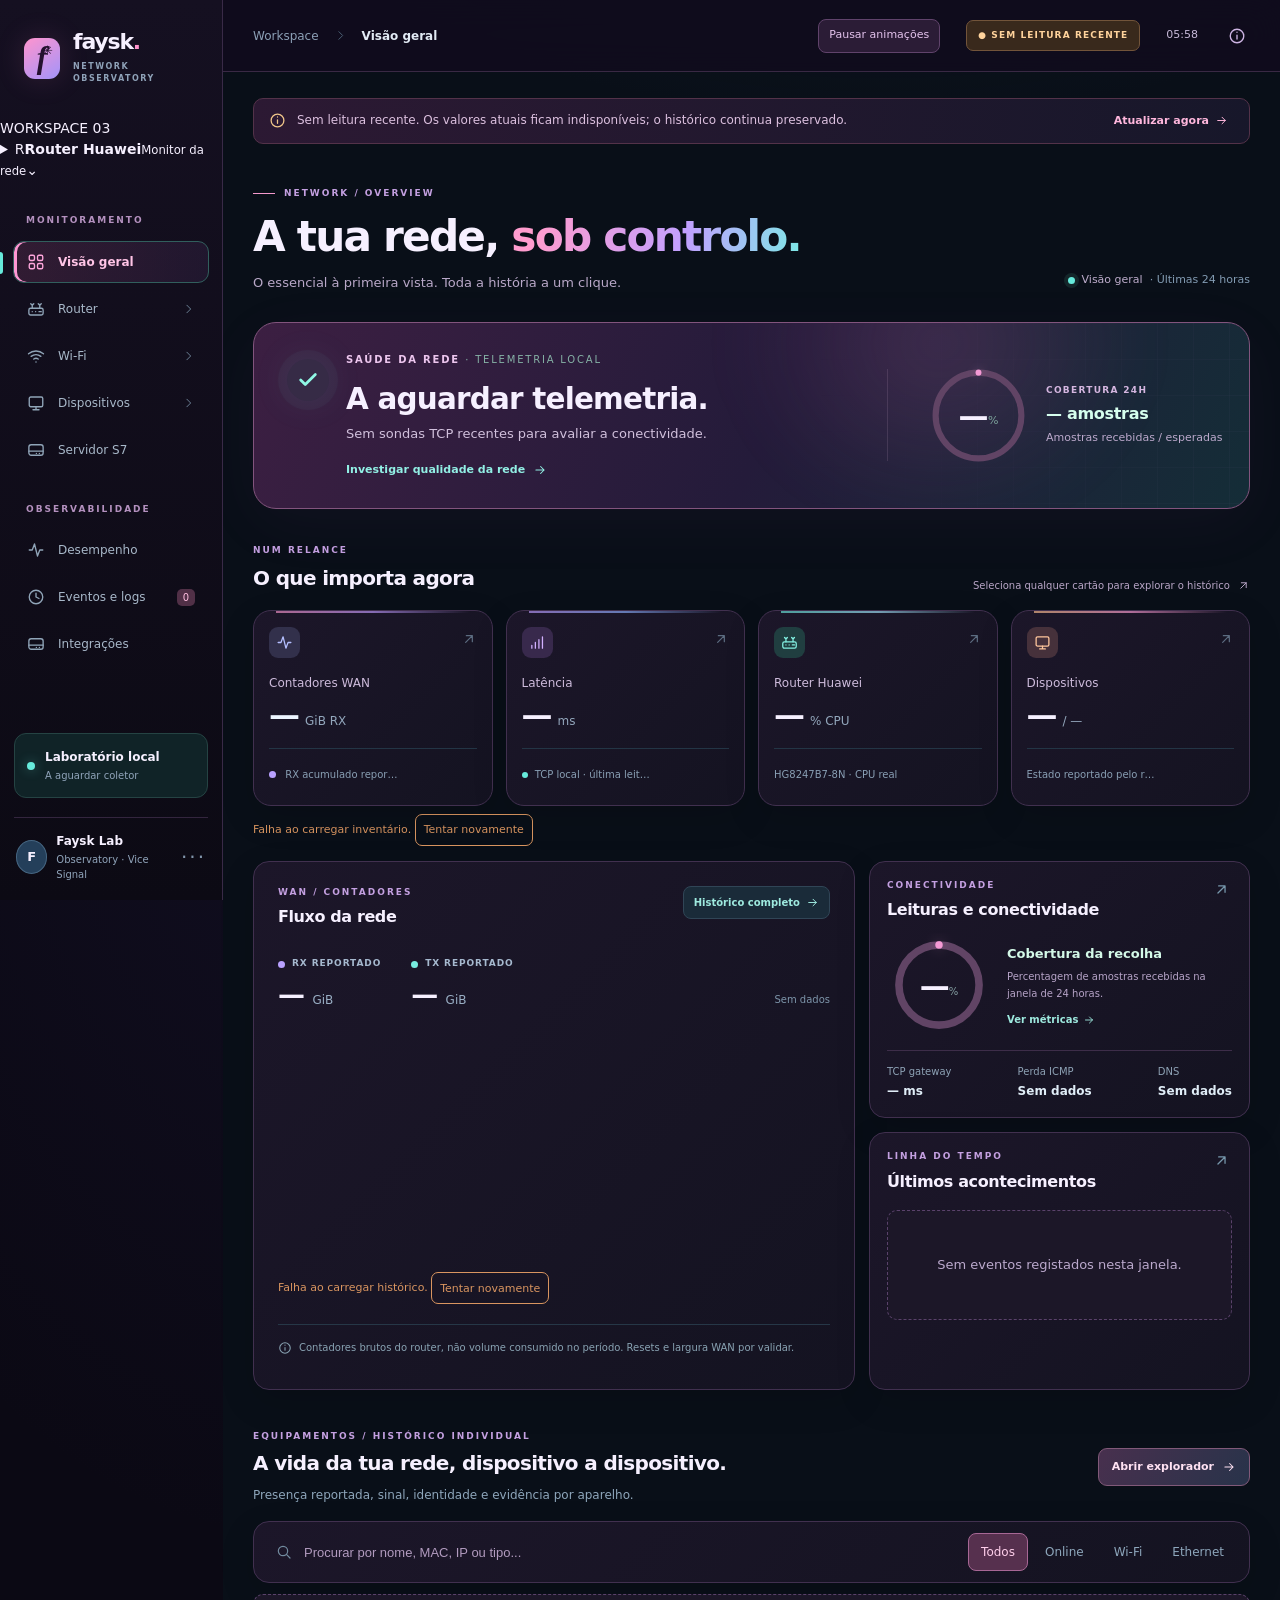
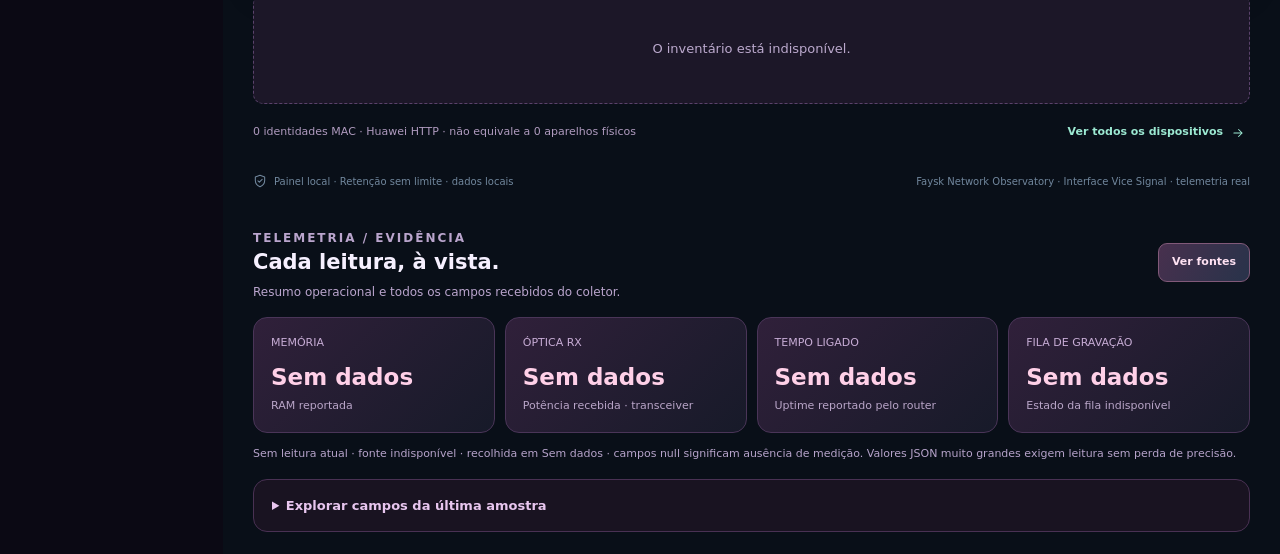
==== app/static/index.html @ 81e1aec1 "Integrate inventory identity, classification, explorer and local preferences with performance releas" ====
<!doctype html>
<html lang="pt-PT">
<head>
  <meta charset="utf-8">
  <meta name="viewport" content="width=device-width, initial-scale=1">
  <meta name="theme-color" content="#100c1d">
  <meta name="description" content="Faysk Network Observatory — visibilidade inteligente da rede, com histórico e investigação visual.">
  <title>Visão geral · Faysk Observatory</title>
  <link rel="stylesheet" href="styles.css">
  <link rel="stylesheet" href="/workspace.css?v=20261024">
  <script defer src="app.js"></script>
  <script defer src="device_inventory.js"></script>
  <script defer src="devices.js"></script>
  <link rel="stylesheet" href="devices.css">
  <link rel="stylesheet" href="neon.css">
  <script defer src="experience.js"></script>
  <link rel="stylesheet" href="/finish.css?v=20261024-polish">
  <script defer src="/finish.js?v=20261024-polish"></script>
</head>
<body data-workspace="router">
  <a class="skip-link" href="#dashboardContent">Saltar para o painel</a>
  <svg xmlns="http://www.w3.org/2000/svg" class="icon-defs" aria-hidden="true">
    <symbol id="i-activity" viewBox="0 0 24 24"><path d="M3 12h4l3-8 4 16 3-8h4"/></symbol>
    <symbol id="i-grid" viewBox="0 0 24 24"><rect x="3" y="3" width="7" height="7" rx="2"/><rect x="14" y="3" width="7" height="7" rx="2"/><rect x="3" y="14" width="7" height="7" rx="2"/><rect x="14" y="14" width="7" height="7" rx="2"/></symbol>
    <symbol id="i-wifi" viewBox="0 0 24 24"><path d="M2 9a15.5 15.5 0 0 1 20 0M5.5 12.5a10.5 10.5 0 0 1 13 0M9 16a5.4 5.4 0 0 1 6 0"/><circle cx="12" cy="20" r="1" fill="currentColor" stroke="none"/></symbol>
    <symbol id="i-router" viewBox="0 0 24 24"><rect x="2.5" y="11" width="19" height="9" rx="2.3"/><path d="M7 11V6m10 5V6M5 5l2 2 2-2m6 0 2 2 2-2"/><path d="M7 15.5h.01m4.5 0h.01m4.5 0H19"/></symbol>
    <symbol id="i-devices" viewBox="0 0 24 24"><rect x="3" y="4" width="18" height="13" rx="2"/><path d="M8 21h8m-4-4v4"/></symbol>
    <symbol id="i-clock" viewBox="0 0 24 24"><circle cx="12" cy="12" r="9"/><path d="M12 7v5l4 2"/></symbol>
    <symbol id="i-chevron" viewBox="0 0 24 24"><path d="m9 5 7 7-7 7"/></symbol>
    <symbol id="i-arrow" viewBox="0 0 24 24"><path d="M5 12h14m-6-6 6 6-6 6"/></symbol>
    <symbol id="i-external" viewBox="0 0 24 24"><path d="M7 17 17 7m-9 0h9v9"/></symbol>
    <symbol id="i-signal" viewBox="0 0 24 24"><path d="M4 20v-4m5 4v-8m5 8V8m5 12V4"/></symbol>
    <symbol id="i-shield" viewBox="0 0 24 24"><path d="m12 2 8 3v6c0 5.2-3.1 8.6-8 11-4.9-2.4-8-5.8-8-11V5z"/><path d="m8.5 11.7 2.4 2.4 4.8-5"/></symbol>
    <symbol id="i-info" viewBox="0 0 24 24"><circle cx="12" cy="12" r="9"/><path d="M12 11v5m0-9v.1"/></symbol>
    <symbol id="i-bell" viewBox="0 0 24 24"><path d="M18 8a6 6 0 0 0-12 0c0 7-3 7-3 9h18c0-2-3-2-3-9m-11 13h4"/></symbol>
    <symbol id="i-down" viewBox="0 0 24 24"><path d="M12 3v18m-6-6 6 6 6-6"/></symbol>
    <symbol id="i-up" viewBox="0 0 24 24"><path d="M12 21V3m-6 6 6-6 6 6"/></symbol>
    <symbol id="i-check" viewBox="0 0 24 24"><path d="m4 12 5 5L20 6"/></symbol>
    <symbol id="i-close" viewBox="0 0 24 24"><path d="M5 5 19 19M19 5 5 19"/></symbol>
    <symbol id="i-download" viewBox="0 0 24 24"><path d="M12 3v12m-4-4 4 4 4-4M4 17v4h16v-4"/></symbol>
    <symbol id="i-calendar" viewBox="0 0 24 24"><rect x="3" y="5" width="18" height="16" rx="2"/><path d="M7 3v4m10-4v4M3 10h18"/></symbol>
    <symbol id="i-search" viewBox="0 0 24 24"><circle cx="10.5" cy="10.5" r="7"/><path d="m16 16 5 5"/></symbol>
    <symbol id="i-menu" viewBox="0 0 24 24"><path d="M4 6h16M4 12h16M4 18h16"/></symbol>
    <symbol id="i-harddrive" viewBox="0 0 24 24"><rect x="2.5" y="5" width="19" height="14" rx="3"/><path d="M2.5 13.5h19M16.5 16.5h.01m-4 0h.01"/></symbol>
    <symbol id="i-alert" viewBox="0 0 24 24"><path d="M12 3 2 21h20L12 3zM12 9v5m0 3v.1"/></symbol>
  </svg>
  <div class="shell">
    <aside class="sidebar" id="sidebar">
      <a href="#inicio" class="brand" aria-label="Faysk Observatory, início">
        <span class="brand-logo">f<span>✳</span></span><span class="brand-txt"><strong>faysk<span class="brand-period">.</span></strong><small>NETWORK OBSERVATORY</small></span>
      </a>
      <section class="workspace-picker" aria-label="Workspace"><div class="workspace-label">WORKSPACE <span>03</span></div><details class="project-switch"><summary aria-label="Workspace: Router Huawei. Alterar projeto"><span class="project-icon" aria-hidden="true">R</span><span class="project-copy"><strong>Router Huawei</strong><small>Monitor da rede</small></span><span class="project-caret" aria-hidden="true">⌄</span></summary><nav class="project-options" aria-label="Projetos do servidor"><a href="/router/" aria-current="page"><span class="project-icon" aria-hidden="true">R</span><span class="project-copy"><strong>Router Huawei</strong><small>Monitor da rede</small></span><span class="project-check" aria-hidden="true">✓</span></a><a href="/s7/"><span class="project-icon" aria-hidden="true">S7</span><span class="project-copy"><strong>Galaxy S7 Edge</strong><small>SM-G935F · ARM64</small></span></a><a href="/valt/"><span class="project-icon" aria-hidden="true">V</span><span class="project-copy"><strong>Docs Vault</strong><small>Arquivo documental</small></span></a></nav></details></section>
      <nav class="sidebar-nav" aria-label="Navegação principal">
        <div class="nav-heading">MONITORAMENTO</div>
        <a class="nav-item is-active" href="#inicio"><svg class="ic"><use href="#i-grid"/></svg><span>Visão geral</span></a>
        <button class="nav-item" data-detail="router"><svg class="ic"><use href="#i-router"/></svg><span>Router</span><svg class="ic go"><use href="#i-chevron"/></svg></button>
        <button class="nav-item" data-detail="wifi"><svg class="ic"><use href="#i-wifi"/></svg><span>Wi-Fi</span><svg class="ic go"><use href="#i-chevron"/></svg></button>
        <button class="nav-item" data-detail="devices"><svg class="ic"><use href="#i-devices"/></svg><span>Dispositivos</span><svg class="ic go"><use href="#i-chevron"/></svg></button>
        <a class="nav-item" href="/s7/"><svg class="ic"><use href="#i-harddrive"/></svg><span>Servidor S7</span></a>
        <div class="nav-heading second">OBSERVABILIDADE</div>
        <button class="nav-item" data-detail="latency"><svg class="ic"><use href="#i-activity"/></svg><span>Desempenho</span></button>
        <button class="nav-item" data-detail="events"><svg class="ic"><use href="#i-clock"/></svg><span>Eventos e logs</span><span class="nav-number">0</span></button>
        <button class="nav-item" data-detail="integrations"><svg class="ic"><use href="#i-harddrive"/></svg><span>Integrações</span></button>
      </nav>
      <div class="sidebar-bottom"><div class="local-status"><span class="local-pulse"></span><span><strong>Laboratório local</strong><small>A ligar ao coletor</small></span></div><div class="owner"><span class="avatar">F</span><span><strong>Faysk Lab</strong><small>Observatory · Vice Signal</small></span><span class="owner-more">···</span></div></div>
    </aside>

    <div class="main-column" id="inicio">
      <header class="topbar">
        <div class="crumb"><button class="icon-button mobile-only" id="menuToggle" aria-label="Abrir menu" aria-expanded="false"><svg class="ic"><use href="#i-menu"/></svg></button><span>Workspace</span><svg class="ic sm"><use href="#i-chevron"/></svg><strong>Visão geral</strong></div>
        <div class="top-actions"><span class="demo-chip"><span></span> A LIGAR</span><span class="top-clock" id="clock">--:--</span><button class="small-icon" id="infoBtn" aria-label="Informações desta versão" title="Sobre os dados"><svg class="ic"><use href="#i-info"/></svg></button></div>
      </header>

      <main class="page" id="dashboardContent" tabindex="-1">
        <div class="notice" role="status"><svg class="ic"><use href="#i-info"/></svg><span><strong>A ligar ao coletor</strong> · A aguardar leituras reais da aplicação local.</span><button id="modeToggle" type="button">Atualizar agora <svg class="ic sm"><use href="#i-arrow"/></svg></button></div>
        <div class="intro"><div><div class="eyebrow"><span class="eyebrow-rule"></span> NETWORK / OVERVIEW</div><h1>A tua rede, <span>sob controlo.</span></h1><p>O essencial à primeira vista. Toda a história a um clique.</p></div><div class="intro-meta"><span class="intro-meta-dot"></span> Visão geral <strong>· Últimas 24 horas</strong></div></div>

        <section class="health-hero" aria-labelledby="health-title">
          <div class="hero-glow"></div><div class="hero-grid-lines"></div>
          <div class="hero-main"><div class="hero-status-icon"><svg class="ic"><use href="#i-check"/></svg></div><div><div class="hero-overline">SAÚDE DA REDE <span>· TELEMETRIA LOCAL</span></div><h2 id="health-title">A aguardar leituras.</h2><p>O estado será apresentado após receber dados do coletor.</p><button class="hero-link" data-detail="health">Investigar qualidade da rede <svg class="ic"><use href="#i-arrow"/></svg></button></div></div>
          <div class="hero-divider"></div>
          <div class="hero-score"><div class="score-ring" aria-label="Cobertura de amostras nas últimas 24 horas"><svg viewBox="0 0 120 120"><circle class="ring-bg" cx="60" cy="60" r="49"/><circle class="ring-fill" cx="60" cy="60" r="49"/></svg><div class="ring-label"><strong data-metric="score">—</strong><span>%</span></div></div><div class="score-copy"><span>COBERTURA 24H</span><strong>Sem dados</strong><small>Amostras recebidas / esperadas</small></div></div>
        </section>

        <section class="section quick-section" aria-labelledby="quick-title"><div class="section-heading"><div><p class="section-overline">NUM RELANCE</p><h2 id="quick-title">O que importa agora</h2></div><span class="section-hint">Seleciona qualquer cartão para explorar o histórico <svg class="ic"><use href="#i-external"/></svg></span></div>
          <div class="quick-grid">
            <button class="metric-card" data-detail="traffic" aria-label="Abrir histórico de tráfego de rede"><div class="metric-card-top"><span class="metric-symbol blue"><svg class="ic"><use href="#i-activity"/></svg></span><span class="metric-arrow"><svg class="ic"><use href="#i-external"/></svg></span></div><div class="metric-name">Contadores WAN</div><div class="metric-value blue-number"><strong data-metric="down">—</strong><span>GiB RX</span></div><div class="metric-bottom"><span><i class="series-dot download"></i> RX acumulado reportado</span><span class="spark-wrap"><svg id="spark-traffic" viewBox="0 0 108 28" aria-hidden="true"></svg></span></div></button>
            <button class="metric-card" data-detail="latency" aria-label="Abrir histórico de latência"><div class="metric-card-top"><span class="metric-symbol violet"><svg class="ic"><use href="#i-signal"/></svg></span><span class="metric-arrow"><svg class="ic"><use href="#i-external"/></svg></span></div><div class="metric-name">Latência</div><div class="metric-value"><strong data-metric="latency">—</strong><span>ms</span></div><div class="metric-bottom"><span><i class="status-small-dot"></i> TCP local · última leitura</span><span class="spark-wrap"><svg id="spark-latency" viewBox="0 0 108 28" aria-hidden="true"></svg></span></div></button>
            <button class="metric-card" data-detail="router" aria-label="Abrir histórico do router"><div class="metric-card-top"><span class="metric-symbol mint"><svg class="ic"><use href="#i-router"/></svg></span><span class="metric-arrow"><svg class="ic"><use href="#i-external"/></svg></span></div><div class="metric-name">Router Huawei</div><div class="metric-value"><strong data-metric="cpu">—</strong><span>% CPU</span></div><div class="metric-bottom"><span>HG8247B7-8N · CPU real</span><span class="spark-wrap"><svg id="spark-router" viewBox="0 0 108 28" aria-hidden="true"></svg></span></div></button>
            <button class="metric-card" data-detail="devices" aria-label="Abrir histórico de dispositivos"><div class="metric-card-top"><span class="metric-symbol amber"><svg class="ic"><use href="#i-devices"/></svg></span><span class="metric-arrow"><svg class="ic"><use href="#i-external"/></svg></span></div><div class="metric-name">Dispositivos</div><div class="metric-value"><strong data-metric="devices">—</strong><span>/ —</span></div><div class="metric-bottom"><span>Estado reportado pelo router</span><span class="spark-wrap"><svg id="spark-devices" viewBox="0 0 108 28" aria-hidden="true"></svg></span></div></button>
          </div>
          <div id="inventoryState" class="resource-state" role="status" aria-live="polite" aria-busy="true">A carregar inventário…</div>
        </section>

        <section class="section overview-section" aria-label="Painéis resumidos"><div class="overview-grid">
          <article class="panel traffic-summary" aria-labelledby="traffic-overview-title"><div class="panel-heading"><div><p class="section-overline">WAN / CONTADORES</p><h3 id="traffic-overview-title">Fluxo da rede</h3></div><button class="panel-action" data-detail="traffic">Histórico completo <svg class="ic"><use href="#i-arrow"/></svg></button></div>
            <div class="traffic-summary-values"><div><span class="label-with-dot"><i class="series-dot download"></i> RX ACUMULADO</span><strong>— <small>GiB</small></strong></div><div><span class="label-with-dot"><i class="series-dot upload"></i> TX ACUMULADO</span><strong>— <small>GiB</small></strong></div><div class="mini-time">Bytes reportados · largura por validar</div></div>
            <div class="overview-chart" id="overviewChart" role="img" aria-label="Contadores WAN reportados nas últimas 24 horas"></div><div id="overviewState" class="resource-state" role="status" aria-live="polite" aria-busy="true">A carregar histórico…</div>
            <div class="axis-row"><span>00:00</span><span>06:00</span><span>12:00</span><span>18:00</span><span>Agora</span></div>
            <div class="subtle-note"><svg class="ic"><use href="#i-info"/></svg> Contadores brutos do router, não volume consumido no período. Resets e largura WAN por validar.</div>
          </article>
          <div class="side-panels">
            <article class="panel signal-card"><div class="panel-heading"><div><p class="section-overline">CONECTIVIDADE</p><h3>Leituras e conectividade</h3></div><button class="icon-link" data-detail="health" aria-label="Explorar histórico da qualidade da ligação"><svg class="ic"><use href="#i-external"/></svg></button></div><div class="signal-main"><div class="quality-dial"><svg viewBox="0 0 96 96"><circle cx="48" cy="48" r="37" class="dial-track"/><circle cx="48" cy="48" r="37" class="dial-value"/></svg><div><strong>—</strong><small>%</small></div></div><div><strong class="signal-title">Cobertura da recolha</strong><p>Percentagem de amostras recebidas na janela de 24 horas.</p><button class="quiet-link" data-detail="health">Ver métricas <svg class="ic"><use href="#i-arrow"/></svg></button></div></div><div class="signal-foot"><span>Jitter <strong>Sem dados</strong></span><span>Perda <strong>Sem dados</strong></span><span>DNS <strong>Sem dados</strong></span></div></article>
            <article class="panel event-card"><div class="panel-heading"><div><p class="section-overline">LINHA DO TEMPO</p><h3>Últimos acontecimentos</h3></div><button class="icon-link" data-detail="events" aria-label="Explorar histórico dos eventos"><svg class="ic"><use href="#i-external"/></svg></button></div><div class="event-preview"><p>Sem eventos recebidos.</p></div></article>
          </div>
        </div></section>
        <section class="section device-section" id="deviceSection" aria-labelledby="deviceSectionTitle">
          <div class="section-heading device-section-head"><div><p class="section-overline">EQUIPAMENTOS / HISTÓRICO INDIVIDUAL</p><h2 id="deviceSectionTitle">A vida da tua rede, dispositivo a dispositivo.</h2><p class="device-section-sub">Presença reportada, sinal, identidade e evidência por aparelho.</p></div><button class="btn-subtle" id="deviceOpenAll">Abrir explorador <svg class="ic"><use href="#i-arrow"/></svg></button></div>
          <div class="device-control panel"><div class="device-search"><svg class="ic"><use href="#i-search"/></svg><input id="deviceSearch" autocomplete="off" placeholder="Procurar por nome, MAC, IP ou tipo..." aria-label="Procurar dispositivos"></div><div class="device-filter" role="group" aria-label="Filtrar dispositivos"><button class="active" data-device-filter="all" aria-pressed="true">Todos</button><button data-device-filter="online" aria-pressed="false">Online</button><button data-device-filter="wifi" aria-pressed="false">Wi-Fi</button><button data-device-filter="wired" aria-pressed="false">Ethernet</button></div></div>
          <div class="device-list" id="deviceList" aria-live="polite"></div>
          <div class="device-list-footer"><span><span class="legend-demo-dot"></span> Inventário real · identidade por MAC reportado</span><button class="inline-action" id="deviceShowAll">Ver todos os dispositivos <svg class="ic"><use href="#i-arrow"/></svg></button></div>
        </section>
        <div class="footer"><span><svg class="ic"><use href="#i-shield"/></svg> Painel local · Retenção sem limite · dados locais</span><span>Faysk Network Observatory · Interface Vice Signal · telemetria real</span></div>
      </main>
    </div>
  </div>

  <div id="sheetLayer" class="sheet-layer" hidden>
    <div class="sheet-backdrop" id="sheetBackdrop"></div>
    <section class="sheet" role="dialog" aria-modal="true" aria-labelledby="detailTitle" tabindex="-1" id="detailSheet">
      <header class="sheet-header"><div class="sheet-breadcrumb">VISÃO GERAL <svg class="ic"><use href="#i-chevron"/></svg><span id="detailCrumb">TRÁFEGO DE REDE</span></div><button class="sheet-close" id="sheetClose" aria-label="Fechar detalhes (Esc)"><svg class="ic"><use href="#i-close"/></svg></button></header>
      <div class="sheet-scroll">
        <div class="detail-title-row"><div><p class="section-overline" id="detailEyebrow">INVESTIGAÇÃO / HISTÓRICO</p><h2 id="detailTitle">Contadores WAN</h2><p id="detailDesc">Explore tendências e acontecimentos no período.</p></div><span class="detail-demo">● DADOS REAIS</span></div>
        <div class="period-area"><div class="period-label"><svg class="ic"><use href="#i-calendar"/></svg> Período de análise</div><div class="period-buttons" id="periodButtons" role="group" aria-label="Selecionar período de análise">
          <button data-period="1h">1h</button><button data-period="6h">6h</button><button data-period="12h">12h</button><button data-period="24h" class="active" aria-pressed="true">24h</button><button data-period="7d">7d</button><button data-period="1m">1 mês</button><button data-period="1y">1 ano</button>
        </div></div>
        <div class="history-card"><div class="history-head"><div><h3 id="chartTitle">Evolução no período</h3><p id="chartSubtitle">Leituras reais, com cobertura e limites da fonte</p></div><div class="history-legend" id="legendBox"><button class="legend-button" data-series="main" aria-pressed="true"><span class="series-dot download"></span> Download</button><button class="legend-button" data-series="secondary" aria-pressed="true"><span class="series-dot upload"></span> Upload</button></div></div><div class="chart-large" id="historyChart" aria-label="Séries temporais reais para o período selecionado"></div><div class="selection-summary" id="selectionSummary">Passe o rato sobre o gráfico para inspecionar um ponto do histórico.</div></div>
        <div class="analysis-heading"><h3>O que aconteceu neste período</h3><span id="resolutionText">Amostras agregadas</span></div>
        <div class="detail-stats" id="detailStats"></div>
        <div class="detail-bottom"><div class="breakdown-card"><div class="breakdown-top"><h3>Leitura do intervalo</h3><span class="small-badge">TELEMETRIA</span></div><p id="analysisText">—</p><div class="analysis-rows" id="analysisRows"></div></div><div class="timeline-card"><div class="breakdown-top"><h3>Eventos relacionados</h3><button id="eventsFilter" class="filter-small">Todos <svg class="ic"><use href="#i-chevron"/></svg></button></div><div class="detail-events" id="detailEvents"></div></div></div>
        <div class="sheet-footer"><div><svg class="ic"><use href="#i-info"/></svg><span id="sheetFootnote">Amostras reais com fonte e hora.</span></div><button id="exportCsv" class="export-button"><svg class="ic"><use href="#i-download"/></svg> Exportar CSV</button></div>
      </div>
    </section>
  </div>
  <div id="deviceLayer" class="device-layer" hidden>
    <div class="device-backdrop" id="deviceBackdrop"></div>
    <section class="device-drawer" id="deviceDrawer" role="dialog" aria-modal="true" aria-labelledby="deviceDrawerTitle" tabindex="-1">
      <header class="device-drawer-header"><div class="device-crumb">OBSERVATORY <span>›</span> DISPOSITIVOS <span>›</span> <strong id="deviceCrumb">DETALHE</strong></div><div class="drawer-actions"><span class="drawer-demo-badge">● DADOS REAIS</span><button class="drawer-x" id="deviceClose" aria-label="Fechar detalhes"><svg class="ic"><use href="#i-close"/></svg></button></div></header>
      <div class="device-drawer-scroll" id="deviceDrawerScroll">
        <div class="device-identity-head"><div class="identity-symbol" id="deviceIcon">PC</div><div class="identity-text"><p class="section-overline">DOSSIÊ DO EQUIPAMENTO / 01</p><div class="identity-title-line"><h2 id="deviceDrawerTitle">Dispositivo</h2><span id="deviceConnectionBadge" class="presence-badge"></span></div><p id="deviceSubtitle">—</p></div><div class="identity-tools"><button class="btn-outline" id="deviceExportCsv"><svg class="ic"><use href="#i-download"/></svg> CSV</button><button class="btn-outline" id="deviceExportJson">JSON</button></div></div>
        <div class="device-provenance"><svg class="ic"><use href="#i-info"/></svg><span><strong>Fonte: Huawei HTTP.</strong> Presença reportada pelo router; velocidades PHY não são tráfego de Internet.</span></div>
        <div class="device-period-wrap"><div><span class="small-overline">JANELA DE ANÁLISE</span><p id="deviceRangeText">Últimas 24 horas</p></div><div class="device-periods" id="devicePeriods" role="group" aria-label="Período do dispositivo"><button data-dperiod="1h">1h</button><button data-dperiod="6h">6h</button><button data-dperiod="12h">12h</button><button data-dperiod="24h" class="active">24h</button><button data-dperiod="7d">7d</button><button data-dperiod="1m">1 mês</button><button data-dperiod="1y">1 ano</button></div></div>
        <nav class="device-tabs" id="deviceTabs" aria-label="Secções do equipamento"><button class="active" data-dtab="overview" aria-selected="true">Resumo</button><button data-dtab="traffic" aria-selected="false">Tráfego</button><button data-dtab="connection" aria-selected="false">Ligação e sinal</button><button data-dtab="events" aria-selected="false">Eventos</button><button data-dtab="identity" aria-selected="false">Identidade e fontes</button></nav>
        <div id="deviceDetailContent" class="device-detail-content"></div>
        <div class="drawer-bottom"><span>Observações reais · associação amostrada a cada 60 segundos</span><span>Faysk Network Observatory v0.4</span></div>
      </div>
    </section>
  </div>
  <div class="toast" role="status" id="toast"></div>
</body>
</html>
---- app/static/styles.css ----
:root{--bg:#090e16;--bg-deep:#070c13;--sidebar:#0b111b;--surface:#121c28;--surface-2:#15212f;--surface-soft:#172534;--stroke:#263545;--stroke-soft:#1c2938;--text:#eff6fb;--sub:#a4b5c8;--muted:#7e93a9;--mint:#7ce5c3;--mint-dark:#3d9c84;--blue:#85aafc;--violet:#afa7ff;--amber:#f0c287;--red:#f38e9a;--radius:17px;--shadow:0 20px 60px rgba(0,0,0,.2)}
*{box-sizing:border-box}html{scroll-behavior:smooth}body{margin:0;background:var(--bg);color:var(--text);font:14px/1.5 'Inter','Segoe UI Variable','Segoe UI',system-ui,-apple-system,sans-serif;min-width:320px;-webkit-font-smoothing:antialiased}button,a{font:inherit}button{cursor:pointer}button:focus-visible,a:focus-visible{outline:2px solid var(--mint);outline-offset:3px}a{color:inherit;text-decoration:none}.ic{width:19px;height:19px;fill:none;stroke:currentColor;stroke-width:1.8;stroke-linecap:round;stroke-linejoin:round;flex-shrink:0}.ic.sm{width:15px;height:15px}.icon-defs{position:absolute;width:0;height:0;overflow:hidden}h1,h2,h3,p{margin:0}::selection{background:#356855;color:white}
.shell{display:flex;min-height:100vh;max-width:100%}.sidebar{width:246px;flex:0 0 246px;background:#0b121d;border-right:1px solid #1e2b3b;display:flex;flex-direction:column;min-height:100vh;position:sticky;top:0;height:100vh;z-index:20}.brand{display:flex;gap:13px;align-items:center;margin:31px 24px 33px}.brand-logo{width:41px;height:41px;background:linear-gradient(135deg,#9ff0d3,#42bda1);border-radius:11px;display:flex;align-items:center;justify-content:center;color:#05251f;font-family:Georgia,serif;font-size:31px;font-style:italic;font-weight:800;position:relative;box-shadow:0 9px 22px #2ba8892b}.brand-logo span{font:13px sans-serif;position:absolute;top:5px;right:7px}.brand-txt strong{font-size:22px;letter-spacing:-1.2px;display:block;line-height:1}.brand-period{color:var(--mint)}.brand-txt small{display:block;color:#8fa2b8;font-size:8px;font-weight:800;letter-spacing:1.5px;margin-top:8px}.workspace{display:flex;align-items:center;gap:11px;background:#142130;border:1px solid #293c50;border-radius:13px;margin:0 15px;padding:13px 12px}.workspace-emblem{width:32px;height:32px;border-radius:9px;background:#1b3a3a;color:var(--mint);display:grid;place-items:center}.workspace-emblem .ic{width:17px;height:17px}.workspace strong,.owner strong,.local-status strong{font-size:12px;font-weight:670;display:block}.workspace small,.owner small,.local-status small{font-size:10px;color:#90a4ba;display:block;margin-top:2px}.chevron-small{width:13px;height:13px;transform:rotate(90deg);margin-left:auto;color:#8298ab}.sidebar-nav{padding:33px 13px;flex:1}.nav-heading{font-size:9px;letter-spacing:2px;color:#7388a0;font-weight:800;margin:0 13px 13px}.nav-heading.second{margin-top:32px}.nav-item{display:flex;gap:13px;align-items:center;width:100%;padding:11px 13px;min-height:42px;border:1px solid transparent;background:none;color:#a8b8c9;border-radius:10px;text-align:left;margin-bottom:5px;font-size:12px;transition:background .2s,color .2s}.nav-item .ic{width:18px;height:18px;color:#90a5b8}.nav-item:hover{background:#152230;color:#e2f5f0}.nav-item.is-active{color:#a2f5df;background:#132c2d;border-color:#315f5d;position:relative;font-weight:650}.nav-item.is-active:before{content:"";height:22px;width:3px;background:var(--mint);position:absolute;left:-14px;top:10px;border-radius:0 3px 3px 0}.nav-item.is-active .ic{color:var(--mint)}.nav-item .go{width:13px;margin-left:auto;color:#6c8297}.nav-number{margin-left:auto;background:#47382c;color:#f2c78c;border-radius:5px;font-size:10px;padding:1px 6px}.sidebar-bottom{margin-top:auto;padding:0 14px 18px}.local-status{display:flex;align-items:center;gap:10px;border:1px solid #254343;background:#102327;border-radius:12px;padding:14px 12px;margin-bottom:19px}.local-pulse{width:8px;height:8px;background:var(--mint);border-radius:50%;box-shadow:0 0 0 4px #70ddb322}.owner{display:flex;align-items:center;gap:9px;padding:14px 2px 0;border-top:1px solid #2b3a4b}.avatar{display:grid;place-items:center;width:34px;height:34px;border-radius:50%;background:#243f5a;border:1px solid #456581;font-weight:700;font-size:13px}.owner-more{margin-left:auto;color:#8195ab;font-size:20px;letter-spacing:2px}
.main-column{min-width:0;flex:1;background:radial-gradient(ellipse 900px 470px at 62% -260px,#19304755,transparent 80%),#090f18}.topbar{height:72px;border-bottom:1px solid #1d2938;display:flex;align-items:center;justify-content:space-between;padding:0 42px}.crumb{display:flex;align-items:center;gap:15px;color:#8ca0b6;font-size:12px}.crumb strong{font-weight:600;color:#e2ebf5}.crumb .ic{color:#4c6176;width:13px}.top-actions{display:flex;align-items:center;gap:26px}.demo-chip{display:flex;gap:8px;align-items:center;font-size:9px;letter-spacing:1.1px;color:#e2c19a;font-weight:800;border:1px solid #4c4234;background:#241f1b;padding:8px 11px;border-radius:7px}.demo-chip span{width:6px;height:6px;border-radius:50%;background:#ebb57a}.top-clock{font-size:11px;color:#93a6bb}.small-icon,.icon-button{background:transparent;border:0;color:#90a6ba;display:grid;place-items:center;padding:4px}.small-icon .ic{width:18px;height:18px}.mobile-only{display:none}
.page{max-width:1600px;padding:26px 42px 22px;margin:0 auto}.notice{background:#25251d;border:1px solid #494633;border-radius:10px;color:#d9c7a3;display:flex;align-items:center;gap:11px;padding:12px 15px;font-size:11px}.notice>.ic{width:17px;height:17px;color:#f1c78a}.notice strong{color:#f6dba8}.notice>span{flex:1}.notice button{border:none;background:transparent;color:#f1d298;font-weight:650;display:flex;align-items:center;gap:6px;white-space:nowrap;font-size:11px}.notice button:hover{text-decoration:underline}.notice button .ic{width:13px}.intro{display:flex;justify-content:space-between;align-items:end;margin:43px 0 29px;gap:20px}.eyebrow,.section-overline{font-size:9px;letter-spacing:2px;font-weight:800;color:var(--mint);display:flex;align-items:center;gap:9px}.eyebrow-rule{width:22px;height:1px;background:var(--mint)}.intro h1{font-size:clamp(31px,3vw,43px);letter-spacing:-1.65px;font-weight:740;line-height:1.13;margin-top:13px}.intro h1 span{color:var(--mint)}.intro p{font-size:13px;color:#9db0c4;margin-top:12px}.intro-meta{color:#a1b2c4;font-size:11px;display:flex;gap:7px;align-items:center;white-space:nowrap;margin-bottom:4px}.intro-meta strong{font-weight:500;color:#829bb2}.intro-meta-dot{height:7px;width:7px;background:var(--mint);border-radius:50%;box-shadow:0 0 0 4px #6addb51d}
.health-hero{min-height:176px;border:1px solid #285346;border-radius:17px;display:flex;align-items:center;justify-content:space-between;padding:29px 33px;position:relative;isolation:isolate;overflow:hidden;background:linear-gradient(110deg,#102b2d,#10272b 60%,#102127);box-shadow:inset 0 1px #ffffff0a,0 15px 40px #00000016}.hero-glow{position:absolute;right:10%;top:-160px;width:420px;height:360px;background:radial-gradient(ellipse,#3e8c7752,transparent 65%);filter:blur(30px);z-index:-1}.hero-grid-lines{position:absolute;right:0;top:0;width:49%;height:100%;opacity:.22;background-image:linear-gradient(#76c9a50e 1px,transparent 1px),linear-gradient(90deg,#76c9a50e 1px,transparent 1px);background-size:26px 26px;mask-image:linear-gradient(to right,transparent,#000);z-index:-1}.hero-main{display:flex;align-items:flex-start;gap:17px}.hero-status-icon{width:42px;height:42px;background:var(--mint);color:#0b4136;display:grid;place-items:center;border-radius:50%;flex-shrink:0;margin-top:7px;box-shadow:0 0 0 7px #7ce5c21c}.hero-status-icon .ic{width:22px;height:22px;stroke-width:3}.hero-overline{font-size:10px;letter-spacing:1.5px;font-weight:790;color:#a1edd5}.hero-overline span{color:#86b2a6;font-weight:500}.hero-main h2{font-size:26px;letter-spacing:-.8px;margin-top:10px;font-weight:720}.hero-main p{color:#a4c1bc;font-size:12px;margin-top:3px}.hero-link{background:transparent;border:0;padding:0;margin-top:19px;display:inline-flex;align-items:center;gap:8px;color:#9defd6;font-size:11px;font-weight:700}.hero-link:hover{color:white}.hero-link .ic{width:14px;height:14px}.hero-divider{height:92px;width:1px;background:#466f633d;margin-left:auto;margin-right:38px}.hero-score{display:flex;align-items:center;gap:15px;padding-right:11px}.score-ring{height:105px;width:105px;position:relative;flex-shrink:0}.score-ring svg{width:100%;height:100%;transform:rotate(-90deg)}.ring-bg{fill:none;stroke:#30594f;stroke-width:7}.ring-fill{fill:none;stroke:var(--mint);stroke-width:7;stroke-linecap:round;stroke-dasharray:307.9;stroke-dashoffset:12.3;filter:drop-shadow(0 0 5px #69e7bf4c)}.ring-label{position:absolute;inset:0;display:flex;align-items:center;justify-content:center;gap:1px}.ring-label strong{font-size:30px;letter-spacing:-1.6px}.ring-label span{color:#7ea69d;font-size:11px;margin-top:12px}.score-copy{display:flex;flex-direction:column;gap:4px;white-space:nowrap}.score-copy>span{font-size:9px;font-weight:800;letter-spacing:1.3px;color:#85b7a6}.score-copy>strong{font-size:16px;color:#d6ffee;letter-spacing:-.3px}.score-copy>small{font-size:11px;color:#8daea5}
.section{margin-top:35px}.section-heading{display:flex;justify-content:space-between;align-items:end;gap:20px;margin-bottom:17px}.section-heading h2{font-size:20px;letter-spacing:-.5px;margin-top:5px;font-weight:680}.section-hint{display:flex;align-items:center;gap:7px;color:#879db1;font-size:10px}.section-hint .ic{width:13px;height:13px}.quick-grid{display:grid;grid-template-columns:repeat(4,minmax(0,1fr));gap:13px}.metric-card{text-align:left;color:var(--text);background:linear-gradient(160deg,#14202d,#111b27);border:1px solid #293a4a;border-radius:15px;min-height:193px;padding:18px 19px;transition:border-color .2s,transform .2s,background .2s;min-width:0}.metric-card:hover{border-color:#5c9a91;transform:translateY(-2px);background:linear-gradient(160deg,#192b36,#14232f)}.metric-card-top{display:flex;align-items:center;justify-content:space-between}.metric-symbol{width:31px;height:31px;display:grid;place-items:center;border-radius:9px;background:#22394b;color:#93b6fa}.metric-symbol .ic{width:17px;height:17px}.metric-symbol.violet{background:#292a47;color:#b2a8ff}.metric-symbol.mint{background:#1d3a37;color:#80e0c4}.metric-symbol.amber{background:#3a332b;color:#ebc08a}.metric-arrow{color:#6e8398;opacity:.8}.metric-arrow .ic{width:16px;height:16px}.metric-card:hover .metric-arrow{color:var(--mint)}.metric-name{font-size:12px;color:#9eafc1;margin-top:16px}.metric-value{display:flex;align-items:baseline;gap:6px;margin-top:5px;white-space:nowrap}.metric-value strong{font-size:31px;letter-spacing:-1.4px;line-height:1.1;font-weight:750}.metric-value span{font-size:12px;color:#93a7bc}.metric-value.blue-number strong{color:#ecf5ff}.metric-bottom{border-top:1px solid #233545;margin-top:17px;padding-top:12px;display:flex;justify-content:space-between;align-items:center;min-height:38px;gap:5px}.metric-bottom>span:first-child{font-size:10px;color:#899fb4;white-space:nowrap;overflow:hidden;text-overflow:ellipsis}.series-dot{display:inline-block;width:7px;height:7px;border-radius:50%;flex-shrink:0}.series-dot.download{background:var(--blue)}.series-dot.upload{background:var(--mint)}.metric-bottom .series-dot{margin-right:6px}.status-small-dot{display:inline-block;height:6px;width:6px;border-radius:50%;background:var(--mint);margin-right:4px}.spark-wrap{display:block;width:100px;height:28px;flex-shrink:0}.spark-wrap svg{height:100%;width:100%;overflow:visible}
.overview-section{margin-top:15px}.overview-grid{display:grid;grid-template-columns:minmax(0,1.58fr) minmax(335px,1fr);gap:14px}.panel{border:1px solid #283849;background:linear-gradient(155deg,#131f2c,#111b27 80%);border-radius:16px;padding:24px;min-width:0}.panel-heading{display:flex;align-items:flex-start;justify-content:space-between;gap:12px}.panel-heading h3{font-size:17px;letter-spacing:-.4px;font-weight:680;margin-top:6px}.panel-action{border:1px solid #304556;border-radius:8px;color:#b7dbd5;background:#1a2b39;font-size:10px;font-weight:700;display:inline-flex;align-items:center;gap:6px;padding:8px 10px;white-space:nowrap}.panel-action:hover{background:#254036}.panel-action .ic{width:13px;height:13px}.traffic-summary-values{display:flex;gap:45px;align-items:flex-end;margin:28px 0 10px}.traffic-summary-values>div:not(.mini-time){display:flex;flex-direction:column;gap:4px}.label-with-dot{display:flex;align-items:center;gap:7px;font-size:9px;color:#a6b9cf;letter-spacing:.9px;font-weight:760}.traffic-summary-values strong{font-size:27px;letter-spacing:-1px}.traffic-summary-values small{font-size:12px;color:#99aec4;letter-spacing:0;font-weight:500}.mini-time{margin-left:auto;font-size:10px;color:#7e96ab;white-space:nowrap;padding-bottom:8px}.overview-chart{height:178px;margin-top:12px;position:relative}.overview-chart svg{width:100%;height:100%;overflow:visible}.axis-row{display:flex;justify-content:space-between;color:#7f96ac;font-size:9px;padding-left:30px;margin-top:3px}.subtle-note{display:flex;align-items:center;gap:7px;font-size:10px;color:#89a3b3;border-top:1px solid #263747;padding-top:15px;margin-top:20px}.subtle-note .ic{width:14px;height:14px}.side-panels{display:grid;grid-template-rows:1fr 1fr;gap:14px}.side-panels .panel{padding:19px 20px}.side-panels .panel-heading h3{font-size:16px}.icon-link{background:transparent;border:0;color:#7797ac;padding:2px}.icon-link:hover{color:var(--mint)}.icon-link .ic{width:17px;height:17px}.signal-main{display:flex;align-items:center;gap:16px;margin-top:11px}.quality-dial{position:relative;height:104px;width:104px;flex-shrink:0}.quality-dial svg{width:100%;height:100%;transform:rotate(-90deg)}.dial-track{fill:none;stroke:#29453f;stroke-width:7}.dial-value{fill:none;stroke:var(--mint);stroke-width:7;stroke-linecap:round;stroke-dasharray:232.5;stroke-dashoffset:9.3}.quality-dial>div{position:absolute;inset:0;display:flex;align-items:center;justify-content:center;gap:1px}.quality-dial strong{font-size:30px;letter-spacing:-1.8px}.quality-dial small{color:#87a2a5;font-size:10px;align-self:center;margin-top:13px}.signal-title{font-size:13px;color:#d4f9e8}.signal-main p{font-size:10px;color:#8fa5b6;line-height:1.65;margin-top:5px;max-width:240px}.quiet-link{border:0;background:none;padding:0;color:var(--mint);font-size:10px;font-weight:700;display:flex;align-items:center;gap:5px;margin-top:10px}.quiet-link .ic{width:12px;height:12px}.signal-foot{display:flex;align-items:center;justify-content:space-between;margin-top:13px;border-top:1px solid #293b49;padding-top:13px;gap:5px}.signal-foot span{font-size:10px;color:#8ea2b5}.signal-foot strong{display:block;font-size:12px;color:#e0edf7;margin-top:3px;font-weight:720}.event-card{min-height:240px}.event-preview{margin-top:16px}.event-line{display:flex;align-items:center;gap:10px;padding:8px 0;border-top:1px solid #253545}.event-line:first-child{border-top:none}.event-line>div{display:flex;flex-direction:column;flex:1;min-width:0}.event-line strong{font-size:11px;font-weight:600;white-space:nowrap;overflow:hidden;text-overflow:ellipsis}.event-line small{font-size:9px;color:#8097ad;margin-top:2px}.event-dot{width:7px;height:7px;border-radius:50%;flex-shrink:0}.amber-dot{background:var(--amber)}.mint-dot{background:var(--mint)}.blue-dot{background:var(--blue)}.event-pill{font-size:9px;color:#e8bb84;background:#3c342b;padding:3px 6px;border-radius:5px}.neutral-pill{color:#a3bacb;background:#243440}.footer{display:flex;justify-content:space-between;align-items:center;color:#71879d;font-size:10px;margin-top:28px;gap:14px}.footer span:first-child{display:flex;align-items:center;gap:7px}.footer .ic{width:14px;height:14px}
/* Progressive disclosure investigation sheet */
body.sheet-open{overflow:hidden}.sheet-layer{position:fixed;inset:0;z-index:60;display:flex;justify-content:flex-end}.sheet-layer[hidden]{display:none!important}.sheet-backdrop{position:absolute;inset:0;background:rgba(2,8,15,.74);backdrop-filter:blur(7px)}.sheet{position:relative;margin-left:auto;width:min(1050px,100%);height:100%;background:radial-gradient(ellipse 600px 230px at 50% 0%,#172c3e77,transparent),#101925;border-left:1px solid #324559;box-shadow:-24px 0 110px #0007;display:flex;flex-direction:column;animation:sheet-in .28s cubic-bezier(.16,1,.3,1);outline:none}@keyframes sheet-in{from{transform:translateX(35px);opacity:.6}to{transform:translateX(0);opacity:1}}.sheet-header{flex-shrink:0;height:66px;display:flex;align-items:center;justify-content:space-between;border-bottom:1px solid #293949;padding:0 33px}.sheet-breadcrumb{display:flex;align-items:center;gap:10px;font-size:10px;letter-spacing:1.5px;font-weight:800;color:#7990a4}.sheet-breadcrumb span{color:var(--mint)}.sheet-breadcrumb .ic{width:12px;height:12px}.sheet-close{width:34px;height:34px;border:1px solid #344658;background:#1b2b3a;color:#b3c7d7;display:grid;place-items:center;border-radius:9px}.sheet-close:hover{border-color:#8fd9c4;color:white}.sheet-close .ic{width:17px}.sheet-scroll{overflow-y:auto;padding:30px 38px 32px;min-height:0;scrollbar-color:#415568 transparent}.detail-title-row{display:flex;align-items:center;justify-content:space-between;gap:20px}.detail-title-row h2{font-size:31px;letter-spacing:-1.2px;margin-top:7px}.detail-title-row p#detailDesc{color:#99afc1;font-size:12px;margin-top:6px}.detail-demo{flex:none;color:#e9c495;background:#373022;border:1px solid #5f4e36;font-size:9px;letter-spacing:1px;padding:7px 9px;border-radius:6px;font-weight:800}.period-area{display:flex;align-items:center;justify-content:space-between;flex-wrap:wrap;gap:15px;margin:29px 0 17px}.period-label{font-size:11px;color:#a8baca;display:flex;align-items:center;gap:9px}.period-label .ic{width:16px;height:16px;color:#7b96a7}.period-buttons{display:flex;gap:3px;padding:4px;background:#0c1420;border:1px solid #2c3e50;border-radius:10px;flex-wrap:wrap}.period-buttons button{background:transparent;border:0;color:#94a8ba;border-radius:7px;padding:8px 12px;font-size:11px;font-weight:720;white-space:nowrap}.period-buttons button:hover{background:#1b2937;color:white}.period-buttons button.active{color:#b8ffea;background:#25483f;box-shadow:inset 0 0 0 1px #3e7465}.history-card,.breakdown-card,.timeline-card{border:1px solid #2c3f50;background:linear-gradient(145deg,#152231,#131e2c);border-radius:15px}.history-card{padding:24px 25px 14px}.history-head{display:flex;justify-content:space-between;align-items:start;gap:12px}.history-head h3{font-size:17px;letter-spacing:-.3px}.history-head p{color:#809bb2;font-size:10px;margin-top:4px}.history-legend{display:flex;gap:8px}.legend-button{border:1px solid #334a5d;border-radius:8px;background:#1b2e3d;color:#bbcedc;font-size:10px;display:flex;gap:7px;align-items:center;padding:7px 9px}.legend-button.off{opacity:.35;text-decoration:line-through}.chart-large{height:300px;position:relative;margin-top:20px;touch-action:pan-y}.chart-large svg{width:100%;height:100%;overflow:visible;display:block}.chart-svg text{font-family:inherit;fill:#829bb2;font-size:10px}.chart-tooltip{position:absolute;pointer-events:none;z-index:2;background:#21354a;border:1px solid #56718a;box-shadow:0 13px 40px #0008;border-radius:10px;padding:10px 12px;min-width:146px;font-size:11px;color:#dfedfa}.chart-tooltip[hidden]{display:none!important}.chart-tooltip>strong{display:block;font-size:10px;color:#dbe8f5;margin-bottom:6px}.chart-tooltip .tooltip-line{display:flex;gap:14px;align-items:center;justify-content:space-between;margin-top:5px;color:#aac1d4}.chart-tooltip .tooltip-line b{color:#f4fcff}.selection-summary{border-top:1px solid #273b4d;padding-top:11px;min-height:29px;margin-top:6px;font-size:10px;color:#93aabe}.analysis-heading{display:flex;align-items:center;justify-content:space-between;gap:12px;margin:25px 0 13px}.analysis-heading h3{font-size:17px;letter-spacing:-.3px}.analysis-heading span{color:#849db0;font-size:10px}.detail-stats{display:grid;grid-template-columns:repeat(4,minmax(0,1fr));gap:11px}.stat-tile{background:#152331;border:1px solid #2e4151;border-radius:12px;padding:17px 16px;min-width:0}.stat-tile .stat-name{color:#95a9bf;font-size:10px}.stat-tile .stat-value{margin-top:9px;display:flex;align-items:baseline;gap:3px;font-size:24px;font-weight:730;letter-spacing:-.9px;white-space:nowrap}.stat-tile .stat-value small{font-size:11px;color:#9ab0c2;letter-spacing:0;font-weight:500}.stat-tile .stat-foot{color:#718ca1;font-size:9px;margin-top:8px}.detail-bottom{display:grid;grid-template-columns:1fr 1fr;gap:12px;margin-top:13px}.breakdown-card,.timeline-card{padding:19px 19px 16px;min-height:230px}.breakdown-top{display:flex;justify-content:space-between;align-items:center;gap:10px;margin-bottom:17px}.breakdown-top h3{font-size:14px}.small-badge{color:#9bafbd;font-size:8px;font-weight:800;letter-spacing:.7px;background:#263744;padding:5px 7px;border-radius:5px}.breakdown-card>p{color:#9db3c6;font-size:11px;line-height:1.75;margin-bottom:14px}.analysis-row{display:flex;justify-content:space-between;gap:16px;border-top:1px solid #263747;padding:9px 0;font-size:10px;color:#90a6ba}.analysis-row strong{color:#dbe9f4;font-weight:650;text-align:right}.filter-small{font-size:10px;color:#a6c0d3;border:1px solid #33495c;border-radius:7px;background:#1e3041;padding:5px 8px;display:flex;align-items:center;gap:5px}.filter-small .ic{width:12px;height:12px;transform:rotate(90deg)}.detail-events .event-record{display:flex;gap:10px;align-items:flex-start;border-top:1px solid #293b4b;padding:11px 0}.detail-events .event-record:first-child{border-top:0;padding-top:0}.event-time{font-size:10px;color:#7c95a9;white-space:nowrap;width:64px;flex:0 0 64px}.event-content{display:flex;flex-direction:column;gap:3px;min-width:0}.event-content strong{font-size:11px;font-weight:650}.event-content span{font-size:10px;color:#8ca5b9}.event-mark{margin-top:4px;width:6px;height:6px;border-radius:50%;background:var(--mint);flex-shrink:0}.event-mark.warning{background:var(--amber)}.event-mark.info{background:var(--blue)}.empty-events{font-size:11px;color:#9ab0c3;line-height:1.7}.sheet-footer{border-top:1px solid #304153;margin-top:23px;padding-top:17px;display:flex;justify-content:space-between;gap:16px;align-items:center}.sheet-footer>div{display:flex;align-items:flex-start;gap:9px;font-size:10px;color:#8198ab;max-width:65%;line-height:1.6}.sheet-footer .ic{width:15px;height:15px}.export-button{display:flex;gap:7px;align-items:center;border:1px solid #45796c;border-radius:8px;background:#1e423d;color:#beffe7;font-size:10px;font-weight:750;padding:10px 13px}.export-button:hover{background:#2c5a4c}.export-button .ic{width:15px;height:15px}.toast{position:fixed;bottom:23px;left:50%;transform:translateX(-50%) translateY(15px);z-index:99;background:#203b37;border:1px solid #539b87;color:#dcfff2;border-radius:9px;padding:12px 16px;box-shadow:0 18px 70px #0009;font-size:12px;max-width:90vw;opacity:0;visibility:hidden;transition:.2s}.toast.visible{transform:translateX(-50%) translateY(0);opacity:1;visibility:visible}
/* Empty state maintains geometry but never fakes health */
[data-mode="empty"] .health-hero{background:#14212c;border-color:#33495a}[data-mode="empty"] .hero-status-icon{background:#384d60;color:#9eb0c1;box-shadow:none}[data-mode="empty"] .hero-score{opacity:.25}[data-mode="empty"] .signal-main,[data-mode="empty"] .signal-foot,[data-mode="empty"] .event-preview{opacity:.2}[data-mode="empty"] .metric-bottom .spark-wrap{opacity:.12}[data-mode="empty"] .overview-chart{opacity:.12}
@media(max-width:1420px){.sidebar{width:223px;flex-basis:223px}.page{padding-left:30px;padding-right:30px}.topbar{padding:0 30px}.metric-card{padding:16px 15px}.spark-wrap{width:72px}.hero-score{padding-right:0}.traffic-summary-values{gap:30px}.side-panels .panel{padding:17px}}
@media(max-width:1160px){.sidebar{width:79px;flex-basis:79px}.brand{margin:26px 19px 33px}.brand-txt,.workspace>span:not(.workspace-emblem),.workspace .chevron-small,.nav-heading,.nav-item span,.nav-item .go,.sidebar-bottom .local-status,.sidebar-bottom .owner strong,.sidebar-bottom .owner small,.owner-more{display:none}.workspace{padding:10px;margin:0 12px;justify-content:center}.sidebar-nav{padding:31px 11px}.nav-item{justify-content:center;padding:12px}.nav-item .ic{width:20px;height:20px}.nav-item.is-active:before{left:-12px}.sidebar-bottom .owner{justify-content:center}.page{padding-left:29px;padding-right:29px}.overview-grid{grid-template-columns:1.4fr 1fr}.quick-grid{gap:9px}.metric-card{padding:15px 13px}.metric-bottom .spark-wrap{display:none}.signal-main{gap:8px}.quality-dial{width:83px;height:83px}.signal-main p{line-height:1.45}.event-line{gap:7px}}
@media(max-width:890px){.intro{align-items:start}.intro-meta{margin-top:8px}.quick-grid{grid-template-columns:repeat(2,minmax(0,1fr))}.metric-card{min-height:166px}.metric-bottom .spark-wrap{display:block}.overview-grid{grid-template-columns:1fr}.side-panels{grid-template-columns:1fr 1fr;grid-template-rows:auto}.side-panels .panel{min-height:235px}.signal-main{margin-top:17px}.detail-stats{grid-template-columns:repeat(2,1fr)}.hero-score{gap:8px}.hero-divider{margin-right:20px}}
@media(max-width:670px){.sidebar{position:fixed;top:0;left:0;bottom:0;width:254px;transform:translateX(-103%);transition:transform .2s;box-shadow:none;z-index:75}.sidebar.open{transform:translateX(0);box-shadow:15px 0 70px #000a}.sidebar.open .brand-txt,.sidebar.open .workspace>span:not(.workspace-emblem),.sidebar.open .workspace .chevron-small,.sidebar.open .nav-heading,.sidebar.open .nav-item span,.sidebar.open .nav-item .go,.sidebar.open .sidebar-bottom .local-status,.sidebar.open .sidebar-bottom .owner strong,.sidebar.open .sidebar-bottom .owner small,.sidebar.open .owner-more{display:flex}.sidebar.open .workspace{justify-content:flex-start}.sidebar.open .nav-item{justify-content:flex-start}.sidebar.open .brand{margin:28px 24px 33px}.sidebar.open .sidebar-bottom .owner{justify-content:flex-start}.sidebar.open .nav-item span{display:inline}.sidebar.open .nav-heading{display:block}.main-column{width:100%}.mobile-only{display:grid}.topbar{padding:0 19px;height:60px}.top-actions{gap:12px}.top-clock{display:none}.page{padding:20px 15px}.notice{flex-wrap:wrap;gap:8px;align-items:start;font-size:10px}.notice>span{flex:1;min-width:calc(100% - 33px)}.notice button{margin-left:24px}.intro{margin:31px 0 22px;display:block}.intro h1{font-size:32px}.intro p{font-size:12px}.intro-meta{margin-top:17px}.health-hero{padding:23px 20px;min-height:175px}.hero-main{gap:12px}.hero-status-icon{width:32px;height:32px;box-shadow:0 0 0 4px #7ce5c21c}.hero-status-icon .ic{width:17px;height:17px}.hero-main h2{font-size:20px}.hero-main p{font-size:10px}.hero-overline{font-size:9px}.hero-divider,.hero-score{display:none}.section{margin-top:29px}.section-heading h2{font-size:19px}.section-hint{display:none}.quick-grid{gap:9px}.metric-card{min-height:163px;padding:15px 12px}.metric-value strong{font-size:28px}.metric-name{margin-top:12px;font-size:11px}.metric-bottom{margin-top:13px}.metric-bottom .spark-wrap{display:none}.metric-bottom>span:first-child{font-size:9px}.panel{padding:19px}.panel-heading h3{font-size:16px}.traffic-summary-values{gap:23px}.traffic-summary-values strong{font-size:23px}.mini-time{display:none}.overview-chart{height:160px}.side-panels{grid-template-columns:1fr}.side-panels .panel{min-height:unset}.signal-main{gap:16px}.quality-dial{width:100px;height:100px}.footer{display:block;line-height:2}.sheet-header{padding:0 19px;height:58px}.sheet-scroll{padding:20px 16px}.detail-title-row{align-items:start}.detail-title-row h2{font-size:26px}.detail-demo{font-size:8px}.period-area{display:block}.period-label{margin-bottom:10px}.period-buttons{width:100%;justify-content:space-between;gap:1px}.period-buttons button{padding:8px 7px;font-size:10px}.history-card{padding:18px 12px 12px}.history-head{flex-direction:column}.history-legend{width:100%}.chart-large{height:246px;margin-top:13px}.analysis-heading{display:block}.analysis-heading span{display:block;margin-top:5px}.detail-stats{gap:8px}.stat-tile{padding:13px}.stat-tile .stat-value{font-size:22px}.detail-bottom{grid-template-columns:1fr}.sheet-footer{display:block}.sheet-footer>div{max-width:none;margin-bottom:14px}.export-button{width:100%;justify-content:center}}
@media(max-width:390px){.intro h1{font-size:28px}.metric-value strong{font-size:24px}.metric-card{padding:12px 10px}.panel-action{font-size:9px;padding:6px}.top-actions{gap:7px}.detail-title-row h2{font-size:23px}}
@media(prefers-reduced-motion:reduce){*,*::before,*::after{animation-duration:.001ms!important;transition-duration:.001ms!important;scroll-behavior:auto!important}}

@media(min-width:891px){.traffic-summary .overview-chart{height:232px;margin-top:17px}}

@media(max-width:670px){.chart-svg text{font-size:13px}.overview-chart svg text{font-size:12px}.sheet-scroll{overscroll-behavior:contain}}

/* Real telemetry integration and accessible empty states. */
[hidden]{display:none!important}body.device-open{overflow:hidden}.overview-chart svg,.chart-large svg,.d-chart svg{display:block;width:100%;height:100%}.d-chart{min-height:220px}.d-fallback{height:100%;min-height:110px;display:grid;place-items:center}.event-open{width:100%;background:none;border:0;text-align:left;color:inherit;cursor:pointer}.event-open>span:nth-child(2){flex:1}.event-open small{display:block}.detail-stats{gap:10px}.d-keyval,.device-col,.device-label-text{min-width:0}.d-keyval strong,.device-col strong,.device-label-text strong{overflow-wrap:anywhere}.d-stat strong{white-space:normal}.device-provenance{background:#142e2c;border-color:#28594e;color:#a9d2c8}.drawer-demo-badge,.detail-demo{color:#8cddc4}.device-list-row:focus-visible,.event-open:focus-visible{outline:2px solid #7de6c4;outline-offset:3px}.score-copy small{max-width:170px}.device-crumb{overflow:hidden;text-overflow:ellipsis}.analysis-rows .d-keyvals{display:block}.analysis-rows .d-keyval{padding:10px 0}.history-card{overflow:hidden}.sheet-footer{flex-wrap:wrap}.d-panel .d-chart{width:100%}.d-stat .d-stat-label{min-height:28px}
@media(max-width:670px){.device-list-row .device-col:nth-child(5){display:none}.device-list-row .device-col strong{white-space:normal}.d-stat strong{font-size:20px}.drawer-demo-badge{display:none}.d-keyvals{grid-template-columns:minmax(0,1fr)}.event-open{gap:8px}.signal-foot{gap:8px}.signal-foot strong{font-size:12px}.detail-stats .d-stat{padding:12px}.detail-stats{grid-template-columns:repeat(2,minmax(0,1fr))}.device-drawer,.sheet{max-width:100vw}.notice{align-items:flex-start}}
---- app/static/devices.css ----
/* Faysk Observatory v0.4 — device historian; real local API data; no synthetic metrics. */
.device-section{margin-top:40px}.device-section-head{align-items:center}.device-section-sub{color:#8ea6bb;font-size:12px;margin-top:8px}.btn-subtle,.inline-action{background:#17362f;border:1px solid #32665b;color:#b6f3df;padding:10px 13px;display:inline-flex;align-items:center;justify-content:center;gap:8px;border-radius:9px;font-size:11px;font-weight:700;white-space:nowrap}.btn-subtle:hover,.inline-action:hover{background:#205046}.btn-subtle .ic,.inline-action .ic{width:14px;height:14px}.device-control{display:flex;align-items:center;gap:15px;padding:11px 12px;margin-bottom:11px;justify-content:space-between}.device-search{display:flex;align-items:center;gap:10px;min-width:180px;flex:1;color:#728b9f;padding:0 10px}.device-search .ic{width:16px;height:16px}.device-search input{outline:0;background:transparent;border:0;color:#eef5fb;width:100%;font-size:12px;min-width:0}.device-search input::placeholder{color:#8195a6}.device-filter{display:flex;align-items:center;gap:4px}.device-filter button{color:#8ea7bc;background:transparent;border:1px solid transparent;padding:8px 12px;border-radius:8px;font-size:11px}.device-filter button:hover{background:#243443}.device-filter button.active{background:#28443f;color:#b7f7dd;border-color:#477d6f}.device-list{display:grid;gap:8px}.device-list-row{width:100%;border:1px solid #273847;border-radius:13px;background:linear-gradient(120deg,#121f2b,#111b27);display:grid;grid-template-columns:minmax(170px,1.55fr) minmax(110px,.85fr) minmax(85px,.7fr) minmax(100px,.8fr) minmax(125px,.9fr) 24px;align-items:center;gap:12px;padding:16px 20px;text-align:left;color:#eff6fb;transition:background .2s,border-color .2s,transform .2s}.device-list-row:hover{background:#1b2b36;border-color:#569486;transform:translateY(-1px)}.device-label{display:flex;align-items:center;gap:12px;min-width:0}.device-avatar,.identity-symbol{width:41px;height:41px;display:grid;place-items:center;flex:0 0 auto;background:#1d3744;border:1px solid #315565;color:#a8d8e5;border-radius:11px;font-weight:800;font-size:11px;letter-spacing:.3px}.device-avatar.tv,.identity-symbol.tv{color:#acc5ff;background:#273650;border-color:#435875}.device-avatar.phone,.identity-symbol.phone{color:#e6c0f5;background:#40344e;border-color:#614a6f}.device-avatar.camera,.identity-symbol.camera{color:#e9c799;background:#42392b;border-color:#655340}.device-avatar.game,.identity-symbol.game{color:#bbefcd;background:#234239;border-color:#336350}.device-avatar.unknown,.identity-symbol.unknown{color:#bdc5d0;background:#2a3441}.device-label-text{min-width:0}.device-label-text strong{font-size:12px;display:block;overflow:hidden;text-overflow:ellipsis;white-space:nowrap;font-weight:690}.device-label-text small{font-size:10px;display:block;color:#7791a4;margin-top:3px;overflow:hidden;text-overflow:ellipsis;white-space:nowrap}.device-col{min-width:0}.device-col small{display:block;font-size:9px;text-transform:uppercase;color:#6d879d;letter-spacing:1px;font-weight:720;margin-bottom:5px}.device-col strong{font-size:12px;color:#d8e7f1;font-weight:640;white-space:nowrap}.device-status{text-transform:none;font-size:10px;color:#8faab9;display:flex;align-items:center;gap:6px}.device-status:before{content:'';width:7px;height:7px;border-radius:50%;background:#77daba;box-shadow:0 0 0 3px #74d6b21a}.device-status.offline:before{background:#9b7781;box-shadow:none}.rssi-good{color:#9be6d2!important}.rssi-warn{color:#e6c18b!important}.device-row-chevron{width:17px;height:17px;color:#7293a7}.device-list-footer{display:flex;justify-content:space-between;align-items:center;margin-top:15px;color:#8097aa;font-size:10px;gap:12px}.legend-demo-dot{display:inline-block;background:#edb876;width:6px;height:6px;border-radius:50%;margin-right:6px}.device-list-footer .inline-action{border:0;background:transparent;padding:5px;color:#9ce9d2}.device-empty-list{text-align:center;padding:28px;color:#8ca5b9;border:1px dashed #405365;border-radius:12px;font-size:12px}
/* isolated detail drawer */
.device-layer{position:fixed;inset:0;z-index:105}.device-layer[hidden]{display:none!important}.device-backdrop{position:absolute;inset:0;background:rgba(4,8,12,.72);backdrop-filter:blur(7px)}.device-drawer{position:absolute;right:0;top:0;bottom:0;width:min(1050px,95vw);background:#0c1520;border-left:1px solid #365266;display:flex;flex-direction:column;box-shadow:-40px 0 100px #000a;outline:none}.device-drawer-header{height:65px;flex:0 0 65px;border-bottom:1px solid #223747;padding:0 31px;display:flex;justify-content:space-between;align-items:center;background:#0d1925}.device-crumb{font-weight:800;letter-spacing:1px;font-size:9px;color:#849aad}.device-crumb span{padding:0 10px;color:#4e6477}.device-crumb strong{color:#d6ecf5}.drawer-actions{display:flex;gap:20px;align-items:center}.drawer-demo-badge{color:#e9bd8a;font-size:9px;font-weight:850;letter-spacing:1px}.drawer-x{height:30px;width:30px;display:grid;place-items:center;border:1px solid #314859;border-radius:7px;background:#162838;color:#a5b9c8}.drawer-x .ic{width:16px;height:16px}.device-drawer-scroll{overflow:auto;padding:27px 34px 25px;overscroll-behavior:contain;min-height:0}.device-identity-head{display:flex;align-items:center;gap:17px}.identity-symbol{height:60px;width:60px;border-radius:15px;font-size:16px}.identity-text{min-width:0;flex:1}.identity-title-line{display:flex;align-items:center;gap:12px;flex-wrap:wrap}.identity-title-line h2{font-size:28px;letter-spacing:-1px;line-height:1.15;margin:6px 0}.identity-text p:last-child{color:#92a9bb;font-size:12px;margin-top:3px}.presence-badge{padding:4px 8px;background:#1d3a33;color:#96ebc8;border:1px solid #3e7562;border-radius:7px;font-size:10px;font-weight:750}.presence-badge.offline{background:#3d2f35;color:#f3b5bb;border-color:#714f59}.identity-tools{display:flex;align-items:center;gap:7px}.btn-outline{background:#162635;color:#bed0df;border:1px solid #334b5c;padding:9px 11px;display:inline-flex;gap:7px;align-items:center;border-radius:8px;font-size:11px}.btn-outline:hover{background:#203b4b;color:white}.btn-outline .ic{width:14px;height:14px}.device-provenance{background:#2b281f;border:1px solid #5b4832;color:#d6bf9a;padding:11px 13px;margin:23px 0;border-radius:9px;font-size:10px;display:flex;gap:11px;line-height:1.5}.device-provenance .ic{width:16px;height:16px;flex-shrink:0;color:#eec186}.device-provenance strong{color:#fff0cf}.device-period-wrap{display:flex;align-items:center;justify-content:space-between;gap:13px;margin:22px 0 19px}.small-overline{letter-spacing:1.3px;font-size:9px;font-weight:850;color:#6faeab}.device-period-wrap p{color:#a7bac9;font-size:11px;margin-top:4px}.device-periods{border:1px solid #2e4352;border-radius:9px;background:#122230;padding:4px;display:flex;align-items:center;gap:2px}.device-periods button{font-size:11px;color:#859db1;border:0;background:transparent;padding:7px 11px;border-radius:6px;white-space:nowrap}.device-periods button.active{color:#bafae6;background:#285549;font-weight:750}.device-periods button:not(.active):hover{background:#253a49;color:white}.device-tabs{display:flex;gap:6px;align-items:center;overflow-x:auto;scrollbar-width:thin;border-bottom:1px solid #29404d;margin:0 0 24px}.device-tabs button{border:0;border-bottom:2px solid transparent;background:transparent;color:#8ba4b8;font-size:11px;font-weight:650;padding:11px 13px;white-space:nowrap}.device-tabs button.active{color:#b4f7df;border-color:#7ee5c5}.device-tabs button:hover{color:#e4f4fc}.device-detail-content{min-height:400px}.drawer-bottom{display:flex;justify-content:space-between;gap:10px;color:#6c8598;border-top:1px solid #233647;padding:20px 0 0;margin-top:26px;font-size:10px}.d-cards{display:grid;grid-template-columns:repeat(4,minmax(0,1fr));gap:10px;margin-bottom:11px}.d-stat{min-width:0;border:1px solid #2d4352;border-radius:11px;background:#13222e;padding:15px}.d-stat-label{display:flex;align-items:center;gap:7px;color:#87a0b3;font-size:10px}.d-sdot{height:6px;width:6px;border-radius:50%;background:#83adff;flex:0 0 6px}.d-sdot.mint{background:#7ce5c3}.d-sdot.amber{background:#eac38b}.d-stat strong{font-size:23px;font-weight:750;display:block;margin-top:7px;letter-spacing:-.8px;white-space:nowrap}.d-stat strong small{font-size:10px;font-weight:600;color:#8faabd;letter-spacing:0}.d-stat>span{color:#728da1;font-size:9px;display:block;margin-top:8px}.d-stack{display:grid;grid-template-columns:1.5fr 1fr;gap:11px}.d-panel{background:#121f2d;border:1px solid #2a4050;border-radius:13px;padding:19px 21px;margin-bottom:11px;min-width:0}.d-panel .small-overline{color:#7cd3bd}.d-panel-title{font-weight:700;font-size:15px;letter-spacing:-.3px}.d-panel-head{display:flex;justify-content:space-between;gap:10px;align-items:start;margin-bottom:14px}.d-panel-sub{font-size:10px;color:#7892a7;margin-top:4px}.d-insight{display:flex;align-items:flex-start;gap:10px;padding:12px 0;border-top:1px solid #273947}.d-insight:first-child{border-top:0}.d-insight .di-icon{width:28px;height:28px;border-radius:8px;display:grid;place-items:center;background:#264137;color:#9af5d7;flex:0 0 auto;font-weight:900}.d-insight.warn .di-icon{background:#4a392d;color:#ffcf8d}.d-insight strong{display:block;font-size:11px}.d-insight span{display:block;color:#90a7b8;font-size:10px;line-height:1.55;margin-top:4px}.d-chart-wrap{position:relative;min-height:244px}.d-chart{height:224px;width:100%;display:block;overflow:visible}.d-chart text{fill:#8ea5bb;font:10px sans-serif}.d-chart path{vector-effect:non-scaling-stroke}.d-chart-caption{font-size:10px;color:#8da8ba;display:flex;align-items:center;gap:17px;margin-top:7px}.d-chart-legend{display:inline-flex;align-items:center;gap:6px}.d-chart-legend:before{content:'';height:7px;width:7px;background:#82adff;border-radius:50%}.d-chart-legend.up:before{background:#7ce5c3}.d-hover-tip{position:absolute;z-index:2;pointer-events:none;top:10px;left:10px;border:1px solid #527085;border-radius:10px;background:#1b3344;padding:9px 12px;box-shadow:0 15px 50px #000a;font-size:10px;color:#bcd3e3;min-width:146px}.d-hover-tip[hidden]{display:none!important}.d-hover-tip b{display:block;color:#f0f8ff;font-size:11px;margin:4px 0}.d-chart-foot{font-size:10px;color:#7492a9;margin:9px 0 0}.d-chart-select{outline:0}.d-chart-select:focus-visible{outline:2px solid #7de3c1;outline-offset:2px}.d-subtitle{font-size:11px;color:#9cb2c4;line-height:1.7}.d-mini-stats{display:grid;grid-template-columns:repeat(3,1fr);gap:9px;margin-top:15px}.d-mini-stat{background:#172938;border:1px solid #30475a;padding:12px;border-radius:9px;min-width:0}.d-mini-stat small{display:block;color:#7f9ab0;font-size:9px}.d-mini-stat strong{display:block;color:#dbeaf4;font-size:16px;margin-top:5px;white-space:nowrap}.d-sessions{display:grid;gap:8px;margin:12px 0}.d-session-row{display:grid;grid-template-columns:1fr auto;align-items:center;gap:12px;background:#172735;border:1px solid #2b4051;padding:12px;border-radius:9px}.d-session-row strong{display:block;font-size:11px;font-weight:650}.d-session-row small{display:block;color:#7893a7;font-size:10px;margin-top:2px}.d-session-duration{font-size:11px;color:#a6dcd0;font-weight:750;white-space:nowrap}.d-presence-heat{display:grid;grid-template-columns:repeat(48,minmax(0,1fr));gap:3px;margin:15px 0 10px}.d-presence-heat span{aspect-ratio:1/1.05;border-radius:3px;background:#25413f}.d-presence-heat span.off{background:#4b3a43}.d-presence-heat span.unknown{background:#273442}.d-heat-key{display:flex;gap:16px;align-items:center;color:#8ca4b7;font-size:9px;flex-wrap:wrap}.d-heat-key i{display:inline-block;height:7px;width:7px;background:#67c7ac;border-radius:2px;margin-right:5px}.d-heat-key i.off{background:#6c4856}.d-heat-key i.unknown{background:#30404d}.d-keyvals{display:grid;grid-template-columns:repeat(2,minmax(0,1fr));gap:11px;margin-top:13px}.d-keyval{border-bottom:1px solid #2c3f4e;padding:8px 0}.d-keyval small{display:block;color:#7893a8;font-size:10px;margin-bottom:4px}.d-keyval strong{font-size:12px;color:#e3eff6;font-weight:650;overflow-wrap:anywhere}.d-coverage{display:flex;justify-content:space-between;align-items:center;gap:9px;padding:12px 0;border-bottom:1px solid #2b4050;font-size:11px}.d-coverage strong{font-size:10px;font-weight:750;color:#e8c58e;text-align:right}.d-coverage strong.good{color:#8de3c2}.d-coverage strong.missing{color:#809bad}.d-coverage small{display:block;color:#748fa4;font-size:9px;margin-top:3px}.d-event{border-top:1px solid #2a3d4d;display:grid;grid-template-columns:100px 11px 1fr auto;gap:12px;align-items:start;padding:13px 0}.d-event:first-of-type{border-top:0}.d-event time{color:#839eb2;font-size:10px}.d-event .dot{width:8px;height:8px;border-radius:50%;background:#70dabc;margin-top:5px}.d-event .dot.warning{background:#e7b57b}.d-event strong{font-size:11px}.d-event p{color:#8ea6b9;font-size:10px;line-height:1.6;margin-top:4px}.d-event code{color:#6f91a8;font-size:9px}.d-table-wrap{overflow:auto}.d-table{border-collapse:collapse;min-width:560px;width:100%;text-align:left}.d-table th{text-transform:uppercase;font-weight:800;font-size:9px;letter-spacing:1px;color:#7193a9;padding:12px;border-bottom:1px solid #385062}.d-table td{padding:13px 12px;font-size:11px;border-bottom:1px solid #273b49;color:#c4d5e3}.d-table td small{font-size:9px;color:#6e879a}.d-table strong{color:#edf8fc}.d-kicker{font-size:9px;font-weight:850;letter-spacing:1.5px;color:#88b8b0;margin-bottom:7px}.d-separator{margin:21px 0 14px;border-top:1px solid #2a4050}.d-fallback{padding:33px 18px;border:1px dashed #385366;border-radius:10px;text-align:center;color:#90a9ba;font-size:12px}.d-empty-mode .device-list-row{opacity:.8}
@media(max-width:1280px){.device-list-row{grid-template-columns:minmax(145px,1.6fr) minmax(85px,.8fr) minmax(70px,.7fr) minmax(105px,.8fr) 20px}.device-list-row .device-col:nth-child(5){display:none}}
@media(max-width:900px){.device-section-head{align-items:start}.device-list-row{grid-template-columns:1.5fr .8fr .8fr 20px}.device-list-row .device-col:nth-child(3),.device-list-row .device-col:nth-child(5){display:none}.d-stack{grid-template-columns:1fr}.device-drawer{width:100vw}}
@media(max-width:670px){.device-section-head{display:block}.device-section-head .btn-subtle{margin-top:15px}.device-control{display:block;padding:11px}.device-search{padding:8px}.device-filter{margin-top:10px;overflow-x:auto}.device-filter button{padding:7px 10px}.device-list-row{grid-template-columns:minmax(0,1fr) minmax(0,.7fr) 17px;padding:13px 11px;gap:6px}.device-list-row .device-col:nth-child(4){display:none}.device-label{gap:8px}.device-avatar{width:35px;height:35px}.device-label-text strong{font-size:11px}.device-label-text small{font-size:9px}.device-col strong{font-size:11px}.device-list-footer{align-items:start}.device-list-footer .inline-action{font-size:10px;text-align:right}.device-drawer-header{height:56px;flex-basis:56px;padding:0 14px}.drawer-demo-badge{font-size:8px}.device-crumb{font-size:8px}.device-crumb span{padding:0 4px}.device-drawer-scroll{padding:19px 14px}.device-identity-head{display:grid;grid-template-columns:47px 1fr;gap:11px}.identity-symbol{width:45px;height:45px;border-radius:12px;font-size:11px}.identity-title-line h2{font-size:23px}.identity-tools{grid-column:2}.identity-tools button{padding:7px 10px}.device-period-wrap{display:block}.device-periods{margin-top:12px;width:100%;justify-content:space-between;gap:0}.device-periods button{font-size:10px;padding:7px 6px}.device-tabs{margin-bottom:16px}.device-tabs button{padding:10px 9px;font-size:10px}.d-cards{grid-template-columns:repeat(2,minmax(0,1fr));gap:8px}.d-stat{padding:13px}.d-stat strong{font-size:20px}.d-panel{padding:15px 13px}.d-panel-title{font-size:14px}.d-presence-heat{gap:2px}.d-keyvals{gap:5px}.d-keyval strong{font-size:11px}.d-event{grid-template-columns:72px 8px 1fr;gap:7px}.d-event code{display:none}.drawer-bottom{display:block;line-height:1.9}.d-mini-stat{padding:10px}.d-mini-stat strong{font-size:14px}.d-chart{height:194px}.d-chart-wrap{min-height:209px}}
@media(prefers-reduced-motion:reduce){.device-list-row{transition:none}}

.d-mini-stats.four{grid-template-columns:repeat(4,minmax(0,1fr))}
@media(max-width:670px){.d-mini-stats.four{grid-template-columns:repeat(2,minmax(0,1fr))}}


/* Original local SVG category catalogue: readable without colour or icon alone. */
.device-category-icon{width:22px;height:22px;display:block;fill:none;stroke:currentColor;stroke-width:1.8;stroke-linecap:round;stroke-linejoin:round;pointer-events:none}
.identity-symbol .device-category-icon{width:30px;height:30px}
.device-avatar.category-smartphone,.device-avatar.category-tablet,.identity-symbol.category-smartphone,.identity-symbol.category-tablet{background:#3a2a4d;border-color:#6f5282;color:#e8caff}
.device-avatar.category-laptop,.device-avatar.category-desktop,.identity-symbol.category-laptop,.identity-symbol.category-desktop{background:#1b3949;border-color:#3f6878;color:#a9e9fc}
.device-avatar.category-game_console,.identity-symbol.category-game_console{background:#173d35;border-color:#3a7361;color:#abf4d5}
.device-avatar.category-smart_tv,.device-avatar.category-streaming_box,.identity-symbol.category-smart_tv,.identity-symbol.category-streaming_box{background:#2a304d;border-color:#505d92;color:#bccbff}
.device-avatar.category-printer,.device-avatar.category-camera,.device-avatar.category-robot_vacuum,.identity-symbol.category-printer,.identity-symbol.category-camera,.identity-symbol.category-robot_vacuum{background:#423322;border-color:#796044;color:#f9d3a0}
.device-avatar.category-network_device,.device-avatar.category-iot,.identity-symbol.category-network_device,.identity-symbol.category-iot{background:#183a40;border-color:#43787c;color:#a1e4eb}
.device-avatar.category-unknown,.identity-symbol.category-unknown{background:#27303e;border-color:#415366;color:#bfcedc}
.device-list-row:focus-visible{outline:2px solid #a0eddf;outline-offset:2px}
@media(max-width:670px){.device-avatar .device-category-icon{width:20px;height:20px}.identity-symbol .device-category-icon{width:25px;height:25px}}
@media(prefers-reduced-motion:reduce){.device-category-icon{animation:none!important;transition:none!important}}
---- app/static/neon.css ----
/* Vice Signal — original local theme. No remote fonts, assets or runtime. */
:root{--bg:#0b0914;--bg-deep:#080710;--sidebar:#0e0b18;--surface:#171222;--surface-2:#20182e;--surface-soft:#251d35;--stroke:#3b2e50;--stroke-soft:#2b213c;--text:#f6f0ff;--sub:#c4b5d4;--muted:#ab9abb;--mint:#66eadb;--mint-dark:#349d95;--blue:#89b7ff;--violet:#bc9aff;--amber:#ffc18e;--red:#ff91be;--shadow:0 20px 65px #0004;--ease:cubic-bezier(.22,1,.36,1)}
html{scroll-padding-top:85px;scrollbar-color:#6a4a80 #100d1a}body{background:radial-gradient(ellipse at 78% 0,#66365524,transparent 42%),radial-gradient(ellipse at 24% 35%,#31296426,transparent 40%),var(--bg);font-size:14px}::selection{background:#b8549a;color:#fff}button,a,input{ -webkit-tap-highlight-color:transparent }button{touch-action:manipulation}button:focus-visible,a:focus-visible,input:focus-visible,summary:focus-visible{outline:2px solid #ff9ed7;outline-offset:4px}button:disabled{cursor:wait;opacity:.65}.skip-link{position:fixed;top:8px;left:12px;z-index:250;background:#ff9ed7;color:#200c28;padding:12px 18px;border-radius:10px;transform:translateY(-160%)}.skip-link:focus{transform:none}
.sidebar{background:linear-gradient(180deg,#151021,#0c0a14);border-right-color:#392a47}.brand-logo{background:linear-gradient(145deg,#ff94ce,#a294fa);color:#25112f;box-shadow:0 0 30px #e477c126}.brand-period{color:#ff93cc}.workspace{background:#23192d;border-color:#493251}.workspace-emblem{background:#3e254c;color:#f3aff1}.nav-heading{color:#b491bf}.nav-item{border-radius:11px;transition:background .2s,color .2s,transform .25s var(--ease)}.nav-item:hover{background:#302039;color:#fff;transform:translateX(3px)}.nav-item.is-active{background:linear-gradient(100deg,#71375e55,#34234766);color:#ffc4e6;box-shadow:inset 3px 0 #ff97d3}.nav-item.is-active .ic{color:#ffa6dc}.nav-number{background:#513047;color:#ffbedf}.owner,.sidebar-bottom{border-color:#33253e}.topbar{background:#100c1deF;border-bottom-color:#392944;backdrop-filter:blur(16px)}.top-clock{font-variant-numeric:tabular-nums;color:#c6b9d8}.demo-chip{color:#88eedc;background:#18312f;border-color:#315b53}.demo-chip.is-stale{color:#ffd39c;background:#39291c;border-color:#72543a}.small-icon,.icon-button{color:#cdb4e3}.small-icon:hover,.icon-button:hover{background:#392441;color:#ffc0e5}.notice{background:linear-gradient(100deg,#2c1933,#17172a);border-color:#533249;color:#dcc0df}.notice>span{font-size:12px;line-height:1.65}.notice>button{color:#ffb7dd;white-space:nowrap}.intro h1{font-size:clamp(30px,3.3vw,51px);letter-spacing:-1.8px;line-height:1.13}.intro h1 span{background:linear-gradient(100deg,#ff9cce 10%,#c1a0ff 60%,#7de9e6);background-clip:text;-webkit-background-clip:text;color:transparent}.intro p{color:#b9a8c8;font-size:13px}.eyebrow,.section-overline,.small-overline,.d-kicker{color:#c4a0e1}.eyebrow-rule{background:#f499cd}.intro-meta{color:#beadcc}
.health-hero{position:relative;isolation:isolate;background:linear-gradient(115deg,#3c1f42,#241b3a 52%,#142d37);border:1px solid #82547d;border-radius:23px;box-shadow:0 15px 65px #a849ad0d;overflow:hidden}.health-hero:after{content:'';position:absolute;inset:0;z-index:-1;background:linear-gradient(115deg,transparent 30%,#ff9bdb12 49%,transparent 68%);transform:translateX(-100%);animation:signalSweep 14s ease-in-out infinite;pointer-events:none}.hero-grid-lines{opacity:.15;background-image:linear-gradient(#d6a5ef35 1px,transparent 1px),linear-gradient(90deg,#d6a5ef35 1px,transparent 1px);background-size:36px 36px;mask-image:linear-gradient(90deg,transparent,#000)}.hero-glow{background:radial-gradient(ellipse,#dd6db52b,transparent 68%)}.hero-status-icon{background:#362b46;color:#8ff7e4;box-shadow:0 0 0 9px #8ff7e409,0 0 40px #65dfd41a}.hero-overline{color:#ecc5ed;letter-spacing:1.8px}.hero-main h2{font-size:clamp(23px,2.3vw,32px)}.hero-main p{color:#d1c0dc;font-size:13px}.hero-link{color:#92f0e5}.hero-divider{background:#b493b430}.score-copy>span{color:#d5b6e0}.score-copy>small{color:#bca9cc}.ring-fill,.dial-value{stroke:#f59ad5;filter:drop-shadow(0 0 5px #f59ad544);transition:stroke-dashoffset 1.2s var(--ease)}.ring-bg,.dial-track{stroke:#614465}.hero-link,.quiet-link,.panel-action{transition:color .2s,gap .25s var(--ease)}.hero-link:hover,.quiet-link:hover,.panel-action:hover{color:#ffc6e7;gap:12px}
.panel,.metric-card,.device-control,.d-panel,.chart-card,.breakdown-card,.timeline-card{background:linear-gradient(135deg,#1c1629,#141321);border-color:#41304f;box-shadow:0 12px 35px #0002}.metric-card{position:relative;border-radius:18px;overflow:hidden;transition:transform .3s var(--ease),border-color .3s,box-shadow .3s}.metric-card:before{content:'';position:absolute;left:22px;right:22px;top:0;height:2px;background:linear-gradient(90deg,#f894ca,#bf9aff,transparent);opacity:.65}.metric-card:nth-child(2):before{background:linear-gradient(90deg,#bd9bff,#8caeff,transparent)}.metric-card:nth-child(3):before{background:linear-gradient(90deg,#6be8dc,#a5e6ff,transparent)}.metric-card:nth-child(4):before{background:linear-gradient(90deg,#ffc18e,#ff9dd7,transparent)}.metric-card:hover{transform:translateY(-5px);border-color:#bf78af;box-shadow:0 14px 38px #b14b8a17}.metric-card:active{transform:translateY(-1px) scale(.985)}.metric-name{color:#cdbbdb}.metric-value strong,.traffic-summary-values strong,.d-stat strong{font-variant-numeric:tabular-nums;letter-spacing:-1px}.blue-number{color:#b8bbff}.metric-symbol.blue{background:#32304b;color:#b4bfff}.metric-symbol.violet{background:#38294c;color:#d2b0ff}.metric-symbol.mint{background:#203e40;color:#83f0e2}.metric-symbol.amber{background:#46313b;color:#ffc69c}.metric-bottom{color:#b5a4c5;font-size:11px}.panel h3{font-size:16px}.panel-action,.quiet-link{color:#9eeadf}.series-dot.download{background:#b9a1ff}.series-dot.upload{background:#77ecdf}.overview-chart{min-height:220px}.overview-chart svg,.chart-large svg,.d-chart svg{overflow:visible}.chart-footnote,.chart-note{font-size:11px;color:#b6a7c7}.signal-main p,.event-line small{color:#b6a3c7}.signal-foot,.event-line,.sheet-footer{border-color:#3d2d49}.event-pill{color:#d8bde9;background:#37263e}.event-preview{min-height:130px}.event-open{border-radius:8px;padding:10px 7px;transition:background .2s}.event-open:hover{background:#35233e}.local-pulse{box-shadow:0 0 12px #67e9da60;animation:statusBreath 3.5s ease-in-out infinite}.section-heading h2{letter-spacing:-.65px}.section-hint{color:#b9a6c7}
.device-list-row{background:linear-gradient(110deg,#1d1729,#151420);border-color:#3c2d49;border-radius:14px;min-height:86px}.device-list-row:hover{background:#2b1d36;border-color:#a86b9e;transform:translateY(-2px)}.device-label-text small,.device-col small{color:#b09cbe;font-size:11px}.device-status{font-size:11px;color:#d3bfdc}.device-status.offline{color:#b9a7c4}.device-avatar.phone{background:#3d284b;border-color:#6c457c;color:#efbdff}.device-avatar.pc{background:#1b3940;border-color:#3f6b70;color:#9ef3ec}.device-search input{font-size:13px}.device-search input::placeholder{color:#b29bbf}.device-search:focus-within{color:#ffb7de}.device-control:focus-within{border-color:#b474a5}.device-filter button{font-size:12px;min-height:38px}.device-filter button.active,.device-periods button.active,.period-buttons button.active{background:#56304e;border-color:#a76795;color:#ffcfeb}.btn-subtle,.inline-action,.export-button{background:linear-gradient(120deg,#48304e,#28334a);border-color:#815979;color:#ffe2f3}.btn-subtle:hover,.inline-action:hover,.export-button:hover{background:#62405f;border-color:#d58bb9}.device-list-footer{font-size:11px;color:#b09bbf}
.sheet,.device-drawer{background:linear-gradient(145deg,#1d1428,#10111f 70%);border-left-color:#795074}.sheet-header,.device-drawer-header{background:#1c1328;border-bottom-color:#4a3355}.sheet-backdrop,.device-backdrop{background:#07050dcc;backdrop-filter:blur(8px)}.sheet-close,.drawer-x,.btn-outline{background:#34253f;border-color:#674772;color:#f3c8ea}.sheet-scroll,.device-drawer-scroll{scrollbar-width:thin;scrollbar-color:#795282 #171020}.sheet-title h2,.detail-intro h2{letter-spacing:-1px}.detail-desc,.d-subtitle{color:#c3afd2;font-size:12px;line-height:1.8}.d-stat,.stat-tile,.d-mini-stat{background:linear-gradient(130deg,#2a1d36,#1b1b2d);border-color:#4b355a}.d-stat-label,.stat-name{color:#c6aed7;font-size:12px}.d-stat>span,.d-panel-sub,.d-chart-foot{font-size:11px;color:#b6a1c8}.d-keyval small{font-size:11px;color:#bfa6d1}.d-keyval{border-color:#44304f}.d-keyval strong{font-size:13px;color:#f0e1f8}.device-tabs{border-color:#4c355b}.device-tabs button{font-size:12px;color:#c6afd6;min-height:44px}.device-tabs button.active{color:#ffc3e8;border-color:#f394cd}.device-periods{background:#20162e;border-color:#573960}.device-provenance{background:#1c3035;border-color:#365a61;color:#c1e1e2;font-size:11px}.d-session-row{background:#241d32;border-color:#483651}.d-session-row small{color:#bba4cb;font-size:11px}.d-fallback{background:#1c1728;color:#bba9cd;border-color:#5a426b;font-size:13px;line-height:1.7}.sheet-footer>div,.drawer-bottom{color:#b19ac3;font-size:11px}.event-time,.event-content span,.d-event time,.d-event p{font-size:11px;color:#bca5cf}.event-record{flex-wrap:wrap}.event-time{width:auto;flex-basis:auto}.event-content{flex:1;min-width:160px}.legend-button{font-size:12px}.inspect-area:focus{outline:2px solid #f6a7db;outline-offset:2px}.toast{background:#35223f;border-color:#b77ba4;color:#ffe3f4;box-shadow:0 15px 60px #0009}
.ambient-tools{display:flex;gap:8px;align-items:center}.motion-toggle{border:1px solid #60436b;border-radius:8px;background:#2b1c36;color:#e4c3ed;font-size:11px;padding:7px 10px;min-height:34px}.motion-toggle[aria-pressed=true]{background:#16403d;color:#b5ffef;border-color:#48877b}.telemetry-section{margin-top:35px}.telemetry-header{display:flex;align-items:center;justify-content:space-between;gap:15px;margin-bottom:16px}.telemetry-header p{color:#baa5cd;font-size:12px;margin-top:5px}.telemetry-grid{display:grid;grid-template-columns:repeat(4,minmax(0,1fr));gap:10px}.telemetry-mini{padding:17px;border:1px solid #4a3558;border-radius:14px;background:linear-gradient(135deg,#30203a,#171a29)}.telemetry-mini small{display:block;color:#c7acd5;font-size:11px}.telemetry-mini strong{display:block;font-size:23px;margin-top:8px;font-variant-numeric:tabular-nums;color:#ffd0e8}.telemetry-mini span{font-size:11px;color:#b9a5c8}.telemetry-tree{margin-top:15px;border:1px solid #493153;border-radius:14px;background:#191321;overflow:hidden}.telemetry-tree summary{padding:16px 18px;cursor:pointer;color:#e8c6ef;font-weight:600;font-size:13px;min-height:48px}.telemetry-tree summary:hover{background:#302038}.telemetry-tree details{border-top:1px solid #35243f}.telemetry-fields{display:grid;grid-template-columns:repeat(2,minmax(0,1fr));padding:0 18px 16px;gap:0 20px}.telemetry-field{display:flex;justify-content:space-between;gap:16px;border-bottom:1px solid #3e2b48;padding:10px 0;font-size:12px;min-width:0}.telemetry-field code{color:#bfa4d3;font-size:11px;overflow-wrap:anywhere;min-width:0}.telemetry-field strong{color:#e9e3fa;font-size:12px;text-align:right;overflow-wrap:anywhere;max-width:60%}.telemetry-source{font-size:11px;color:#b6a3ca;line-height:1.7;margin-top:12px}.reading-changed{animation:readingFlash .8s ease-out}.is-loading #modeToggle .ic{animation:spin 1s linear infinite}.is-loading #modeToggle{opacity:.7}.sheet-layer:not([hidden]) .sheet,.device-layer:not([hidden]) .device-drawer{animation:drawerEnter .45s var(--ease)}.sheet-layer:not([hidden]) .sheet-backdrop,.device-layer:not([hidden]) .device-backdrop{animation:fadeIn .25s ease}.d-panel,.d-cards,.detail-stats{animation:contentEnter .35s var(--ease)}body.motion-paused *,body.motion-paused *:before,body.motion-paused *:after{animation:none!important;transition:none!important;scroll-behavior:auto!important}body.page-hidden *,body.page-hidden *:after{animation-play-state:paused!important}
@keyframes signalSweep{0%,50%{transform:translateX(-100%)}85%,100%{transform:translateX(100%)}}@keyframes statusBreath{50%{opacity:.5}}@keyframes drawerEnter{from{transform:translateX(50px);opacity:0}to{transform:translateX(0);opacity:1}}@keyframes contentEnter{from{opacity:0;transform:translateY(8px)}to{opacity:1;transform:translateY(0)}}@keyframes fadeIn{from{opacity:0}to{opacity:1}}@keyframes readingFlash{0%{color:#ffb6df;text-shadow:0 0 20px #ff98cc}100%{text-shadow:none}}@keyframes spin{to{transform:rotate(360deg)}}
@media(min-width:1500px){.page{max-width:1550px;margin-inline:auto;padding-inline:44px}.metric-card{padding:25px}.health-hero{min-height:228px}}@media(max-width:1000px){.telemetry-grid{grid-template-columns:repeat(2,minmax(0,1fr))}.telemetry-fields{grid-template-columns:1fr}.hero-overline{letter-spacing:1px}.metric-card:hover{transform:none}}@media(max-width:670px){.intro h1{font-size:34px}.health-hero{border-radius:17px}.hero-main p{font-size:12px}.notice{flex-wrap:wrap;gap:10px}.notice>span{flex:1;min-width:200px}.notice>button{margin-left:27px}.telemetry-header{align-items:flex-start}.telemetry-header h2{font-size:19px}.telemetry-mini{padding:13px}.telemetry-mini strong{font-size:21px}.top-clock{display:none}.motion-toggle{font-size:10px;padding:6px}.demo-chip{font-size:9px}.top-actions{gap:7px}.sheet-footer>div{max-width:100%}.sheet-scroll{padding-inline:16px}.device-list-row{min-height:78px}.device-label-text small{font-size:10px}.device-status{font-size:10px}.telemetry-field{gap:9px}.telemetry-field code{font-size:10px}.telemetry-tree summary{font-size:12px}.page{padding-bottom:25px}.signal-main{gap:12px}.signal-main p{font-size:12px}.section-hint{font-size:11px}.telemetry-source{overflow-wrap:anywhere}}
@media(prefers-reduced-motion:reduce){*,*:before,*:after{animation:none!important;transition:none!important;scroll-behavior:auto!important}}
.telemetry-fields>details{grid-column:1/-1;min-width:0}.history-chart-card,.chart-panel{background:linear-gradient(135deg,#21182f,#131a29);border-color:#493657}
@media(max-width:480px){.crumb>span,.crumb>strong,.crumb>.ic{display:none}.topbar{padding-inline:14px}.top-actions{gap:8px}.motion-toggle{white-space:nowrap;font-size:10px}.demo-chip{white-space:nowrap;letter-spacing:.4px}.hero-overline span{display:none}.telemetry-header{flex-wrap:wrap}.telemetry-mini strong{font-size:19px}}
/* Shared inspector for home, metric sheets and individual device charts. */
.interactive-chart{position:relative}.inspect-area{cursor:crosshair;touch-action:pan-y}.chart-inspector{position:absolute;z-index:8;pointer-events:none;width:246px;max-width:calc(100% - 16px);padding:14px 15px;border:1px solid #936b9e;border-radius:12px;background:linear-gradient(135deg,#35233ff5,#182331f7);box-shadow:0 12px 35px #0007;color:#eee5fa;backdrop-filter:blur(12px);font-size:12px;text-align:left;line-height:1.5}.inspector-time{display:block;font-size:11px;color:#ffe0f4;margin-bottom:9px}.inspector-row{display:flex;align-items:center;justify-content:space-between;gap:12px;margin:7px 0}.inspector-row>span{display:flex;align-items:center;gap:7px;color:#c6b9d7}.inspector-row i{width:7px;height:7px;border-radius:50%;background:var(--series-color);flex-shrink:0}.inspector-row b{font-variant-numeric:tabular-nums;text-align:right;white-space:nowrap;font-size:12px}.inspector-row small{font-size:10px;color:#c9bad9}.inspector-range{font-size:10px;color:#bca8cd;margin:-2px 0 8px 14px}.inspector-meta{display:block;border-top:1px solid #78518166;padding-top:8px;margin-top:9px;font-size:10px;color:#c4b0d1}.inspect-line{pointer-events:none}
@media(max-width:670px){.chart-inspector{width:205px;padding:10px;font-size:11px}.inspector-row b{font-size:11px}.inspector-meta{font-size:9px}}

/* Fetch status is independent for each dashboard section. */
.resource-state{display:block;min-height:20px;margin:8px 0;color:var(--secondary,var(--text));font-size:11px;line-height:1.55}
.resource-state:empty{min-height:0;margin:0}
.resource-state[data-phase="error"],.resource-state[data-phase="stale"]{color:var(--orange,#d99560)}
.resource-state button,[data-sheet-retry]{background:transparent;border:1px solid currentColor;border-radius:7px;padding:5px 8px;min-height:32px;cursor:pointer;color:inherit}
.resource-state button:focus-visible,[data-sheet-retry]:focus-visible{outline:2px solid var(--accent,#69e9dc);outline-offset:2px}
#historyChart[aria-busy="true"]{opacity:.86}
@media(prefers-reduced-motion:reduce){#historyChart,.resource-state{animation:none!important;transition:none!important}}
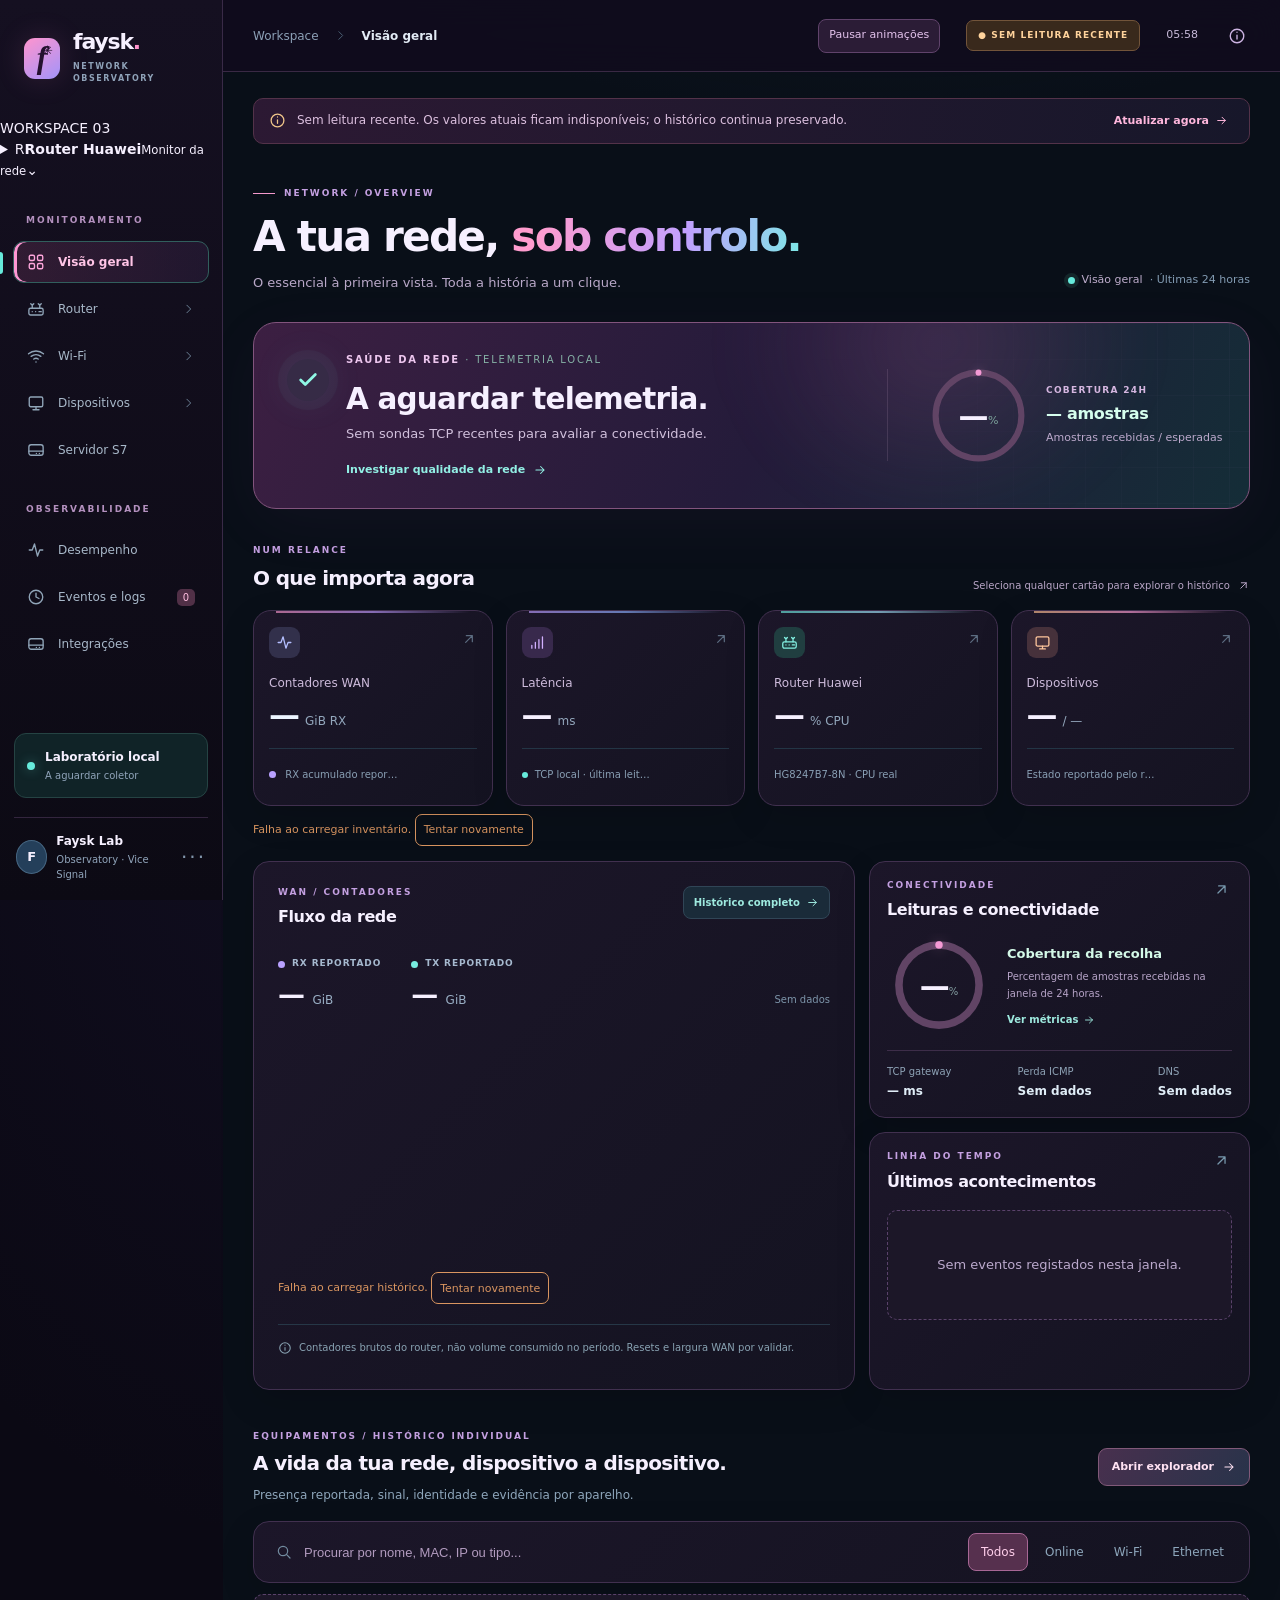
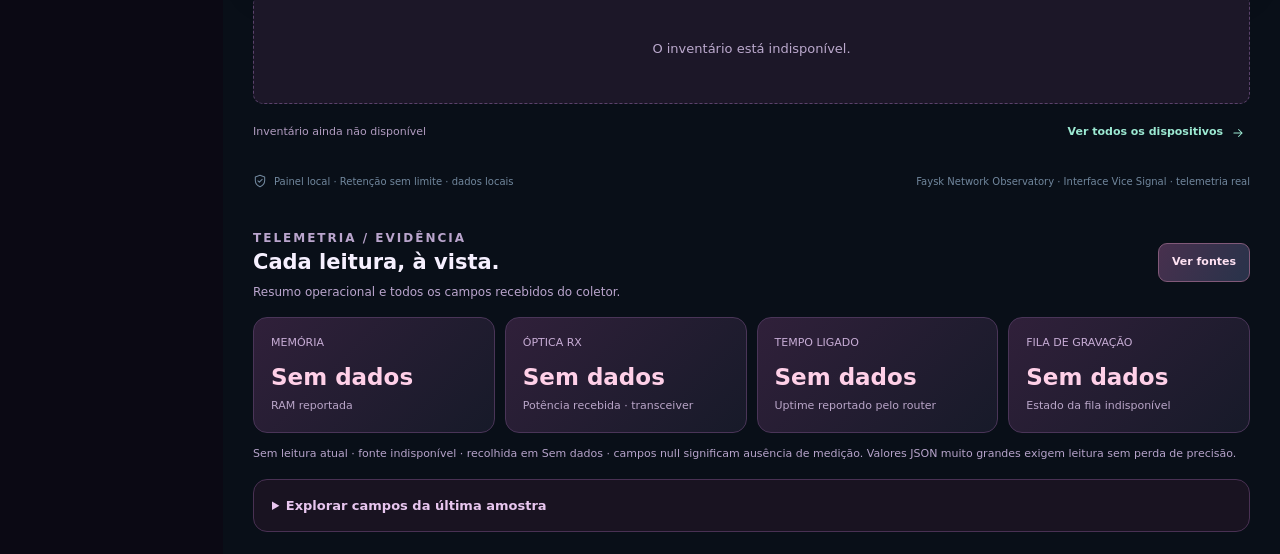
==== commit 05bf6053: "perf: request phase timings, compact API transfer and progressive loading feedback" ====
--- a/app/static/index.html
+++ b/app/static/index.html
@@ -16,6 +16,7 @@
   <script defer src="experience.js"></script>
   <link rel="stylesheet" href="/finish.css?v=20261024-polish">
   <script defer src="/finish.js?v=20261024-polish"></script>
+  <link rel="stylesheet" href="/loading.css">
 </head>
 <body data-workspace="router">
   <a class="skip-link" href="#dashboardContent">Saltar para o painel</a>
--- a/app/static/devices.css
+++ b/app/static/devices.css
@@ -24,3 +24,29 @@
 .device-list-row:focus-visible{outline:2px solid #a0eddf;outline-offset:2px}
 @media(max-width:670px){.device-avatar .device-category-icon{width:20px;height:20px}.identity-symbol .device-category-icon{width:25px;height:25px}}
 @media(prefers-reduced-motion:reduce){.device-category-icon{animation:none!important;transition:none!important}}
+
+/* Bounded inventory explorer, same surfaces and accent as the Router dashboard. */
+.device-explorer-heading{display:flex;justify-content:space-between;gap:16px;align-items:center;flex-wrap:wrap}
+.device-explorer-total{color:#a0eddf;font-size:13px}
+.device-explorer-counters{display:grid;grid-template-columns:repeat(4,minmax(0,1fr));gap:10px;margin:20px 0}
+.device-explorer-counter{border:1px solid #2c3e4b;border-radius:12px;padding:14px;background:#101c28}
+.device-explorer-counter small{display:block;color:#a4b6c8;font-size:12px}.device-explorer-counter strong{display:block;font-size:24px;margin-top:6px}
+.device-explorer-toolbar{display:grid;grid-template-columns:2fr repeat(3,minmax(0,1fr));gap:12px}
+.device-explorer-toolbar label{display:grid;gap:7px;font-size:12px;color:#b8c8d9;min-width:0}
+.device-explorer-toolbar input,.device-explorer-toolbar select{width:100%;min-width:0;min-height:44px;box-sizing:border-box;background:#101c28;color:#e5eef7;border:1px solid #344a5b;border-radius:10px;padding:10px;font:inherit}
+.device-explorer-subfilters{display:flex;gap:8px;flex-wrap:wrap;margin:14px 0}
+.device-explorer-subfilters button,.device-explorer-pagination button,.device-back-button{min-height:44px;border:1px solid #344a5b;border-radius:9px;background:#142231;color:#c6d5e5;padding:9px 13px;font:inherit;cursor:pointer}
+.device-explorer-subfilters button.active{border-color:#69e9dc;color:#a0eddf;background:#173b3e}
+.device-explorer-group{margin-top:12px;border:1px solid #2c3e4b;border-radius:12px;overflow:hidden}
+.device-explorer-group-toggle{width:100%;display:flex;justify-content:space-between;align-items:center;min-height:48px;border:0;background:#162534;color:#d8e7f6;padding:12px 16px;text-align:left;font:inherit;cursor:pointer}
+.device-explorer-group .device-list{padding:0 10px}.device-explorer-group .device-list-row{width:100%}
+.device-explorer-pagination{display:flex;justify-content:center;margin-top:18px;color:#a4b6c8;font-size:12px}
+#deviceExplorerMessage{min-height:24px;color:#abc0d2;font-size:12px}
+.device-back-button{margin-bottom:16px}.device-label-text{min-width:0;overflow-wrap:anywhere}.device-col strong{overflow-wrap:anywhere}
+.device-explorer :is(button,input,select):focus-visible,.device-back-button:focus-visible{outline:2px solid #a0eddf;outline-offset:3px}
+@media(max-width:768px){.device-explorer-toolbar{grid-template-columns:repeat(2,minmax(0,1fr))}.device-explorer-search{grid-column:1/-1}.device-explorer-counters{grid-template-columns:repeat(2,minmax(0,1fr))}}
+@media(max-width:400px){.device-explorer-toolbar{grid-template-columns:1fr}.device-explorer-counters{gap:6px}.device-explorer-counter{padding:10px}}
+
+/* Broad but informative categories: no assumed phone/desktop form factor. */
+.device-avatar.category-computer,.identity-symbol.category-computer{background:#1b3949;border-color:#3f6878;color:#a9e9fc}
+.device-avatar.category-android_device,.identity-symbol.category-android_device{background:#263f3a;border-color:#486a60;color:#b2eddc}
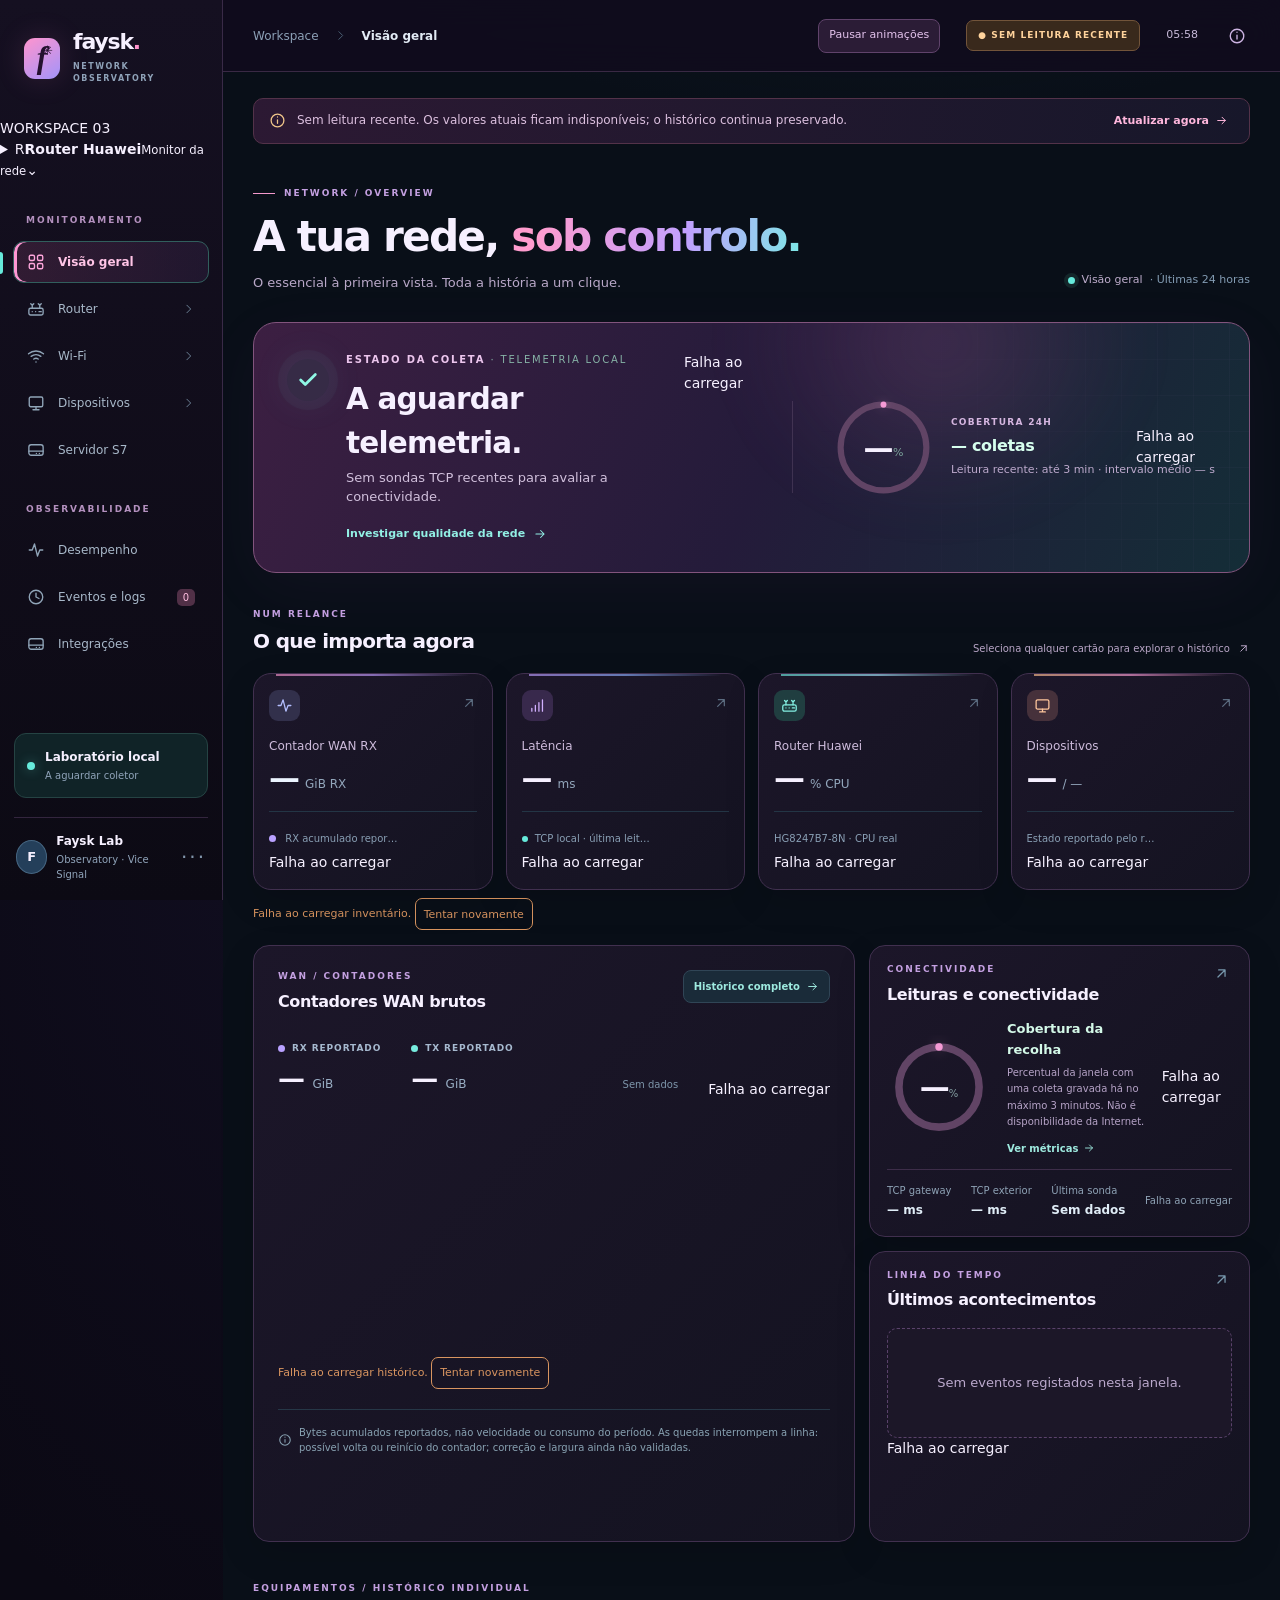
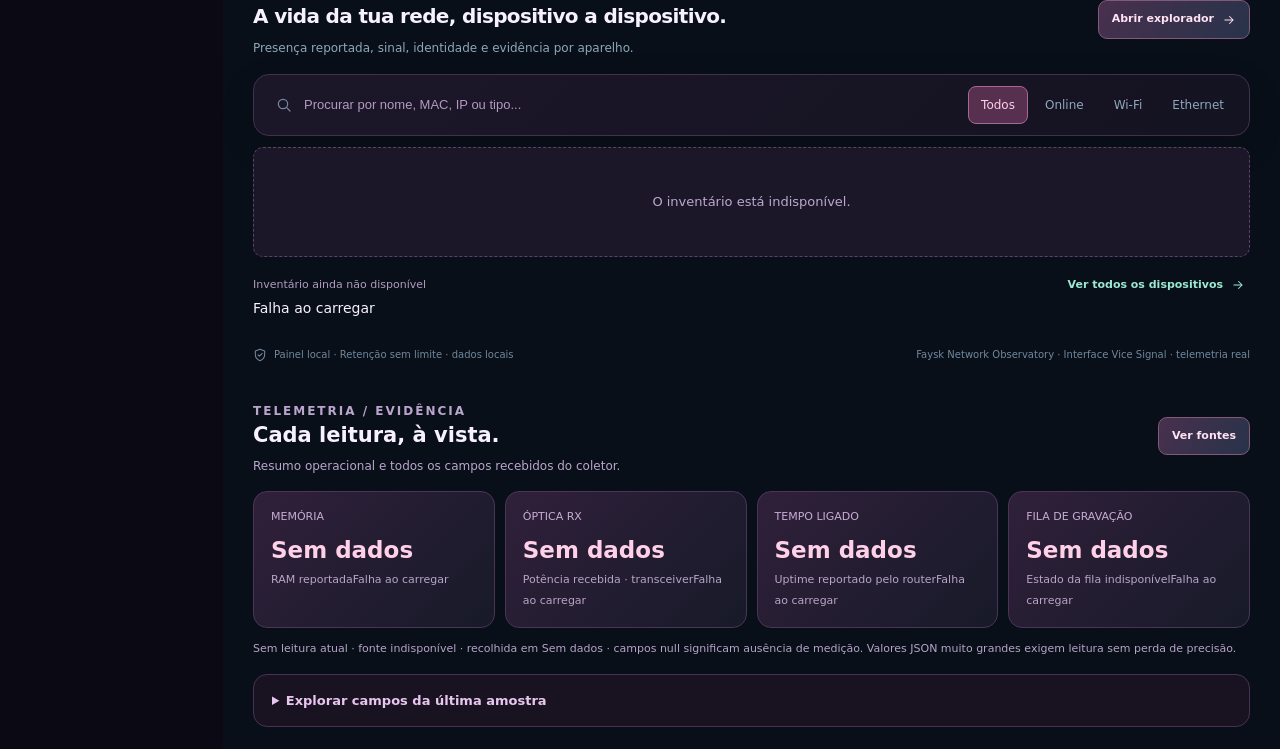
==== commit 222b2d47: "fix: audit measurement semantics, time coverage and precise host calculations" ====
--- a/app/static/index.html
+++ b/app/static/index.html
@@ -78,14 +78,14 @@
 
         <section class="health-hero" aria-labelledby="health-title">
           <div class="hero-glow"></div><div class="hero-grid-lines"></div>
-          <div class="hero-main"><div class="hero-status-icon"><svg class="ic"><use href="#i-check"/></svg></div><div><div class="hero-overline">SAÚDE DA REDE <span>· TELEMETRIA LOCAL</span></div><h2 id="health-title">A aguardar leituras.</h2><p>O estado será apresentado após receber dados do coletor.</p><button class="hero-link" data-detail="health">Investigar qualidade da rede <svg class="ic"><use href="#i-arrow"/></svg></button></div></div>
+          <div class="hero-main"><div class="hero-status-icon"><svg class="ic"><use href="#i-check"/></svg></div><div><div class="hero-overline">ESTADO DA COLETA <span>· TELEMETRIA LOCAL</span></div><h2 id="health-title">A aguardar leituras.</h2><p>O estado será apresentado após receber dados do coletor.</p><button class="hero-link" data-detail="health">Investigar qualidade da rede <svg class="ic"><use href="#i-arrow"/></svg></button></div></div>
           <div class="hero-divider"></div>
           <div class="hero-score"><div class="score-ring" aria-label="Cobertura de amostras nas últimas 24 horas"><svg viewBox="0 0 120 120"><circle class="ring-bg" cx="60" cy="60" r="49"/><circle class="ring-fill" cx="60" cy="60" r="49"/></svg><div class="ring-label"><strong data-metric="score">—</strong><span>%</span></div></div><div class="score-copy"><span>COBERTURA 24H</span><strong>Sem dados</strong><small>Amostras recebidas / esperadas</small></div></div>
         </section>
 
         <section class="section quick-section" aria-labelledby="quick-title"><div class="section-heading"><div><p class="section-overline">NUM RELANCE</p><h2 id="quick-title">O que importa agora</h2></div><span class="section-hint">Seleciona qualquer cartão para explorar o histórico <svg class="ic"><use href="#i-external"/></svg></span></div>
           <div class="quick-grid">
-            <button class="metric-card" data-detail="traffic" aria-label="Abrir histórico de tráfego de rede"><div class="metric-card-top"><span class="metric-symbol blue"><svg class="ic"><use href="#i-activity"/></svg></span><span class="metric-arrow"><svg class="ic"><use href="#i-external"/></svg></span></div><div class="metric-name">Contadores WAN</div><div class="metric-value blue-number"><strong data-metric="down">—</strong><span>GiB RX</span></div><div class="metric-bottom"><span><i class="series-dot download"></i> RX acumulado reportado</span><span class="spark-wrap"><svg id="spark-traffic" viewBox="0 0 108 28" aria-hidden="true"></svg></span></div></button>
+            <button class="metric-card" data-detail="traffic" aria-label="Abrir histórico de tráfego de rede"><div class="metric-card-top"><span class="metric-symbol blue"><svg class="ic"><use href="#i-activity"/></svg></span><span class="metric-arrow"><svg class="ic"><use href="#i-external"/></svg></span></div><div class="metric-name">Contador WAN RX</div><div class="metric-value blue-number"><strong data-metric="down">—</strong><span>GiB RX</span></div><div class="metric-bottom"><span><i class="series-dot download"></i> RX acumulado reportado</span><span class="spark-wrap"><svg id="spark-traffic" viewBox="0 0 108 28" aria-hidden="true"></svg></span></div></button>
             <button class="metric-card" data-detail="latency" aria-label="Abrir histórico de latência"><div class="metric-card-top"><span class="metric-symbol violet"><svg class="ic"><use href="#i-signal"/></svg></span><span class="metric-arrow"><svg class="ic"><use href="#i-external"/></svg></span></div><div class="metric-name">Latência</div><div class="metric-value"><strong data-metric="latency">—</strong><span>ms</span></div><div class="metric-bottom"><span><i class="status-small-dot"></i> TCP local · última leitura</span><span class="spark-wrap"><svg id="spark-latency" viewBox="0 0 108 28" aria-hidden="true"></svg></span></div></button>
             <button class="metric-card" data-detail="router" aria-label="Abrir histórico do router"><div class="metric-card-top"><span class="metric-symbol mint"><svg class="ic"><use href="#i-router"/></svg></span><span class="metric-arrow"><svg class="ic"><use href="#i-external"/></svg></span></div><div class="metric-name">Router Huawei</div><div class="metric-value"><strong data-metric="cpu">—</strong><span>% CPU</span></div><div class="metric-bottom"><span>HG8247B7-8N · CPU real</span><span class="spark-wrap"><svg id="spark-router" viewBox="0 0 108 28" aria-hidden="true"></svg></span></div></button>
             <button class="metric-card" data-detail="devices" aria-label="Abrir histórico de dispositivos"><div class="metric-card-top"><span class="metric-symbol amber"><svg class="ic"><use href="#i-devices"/></svg></span><span class="metric-arrow"><svg class="ic"><use href="#i-external"/></svg></span></div><div class="metric-name">Dispositivos</div><div class="metric-value"><strong data-metric="devices">—</strong><span>/ —</span></div><div class="metric-bottom"><span>Estado reportado pelo router</span><span class="spark-wrap"><svg id="spark-devices" viewBox="0 0 108 28" aria-hidden="true"></svg></span></div></button>
@@ -94,14 +94,14 @@
         </section>
 
         <section class="section overview-section" aria-label="Painéis resumidos"><div class="overview-grid">
-          <article class="panel traffic-summary" aria-labelledby="traffic-overview-title"><div class="panel-heading"><div><p class="section-overline">WAN / CONTADORES</p><h3 id="traffic-overview-title">Fluxo da rede</h3></div><button class="panel-action" data-detail="traffic">Histórico completo <svg class="ic"><use href="#i-arrow"/></svg></button></div>
+          <article class="panel traffic-summary" aria-labelledby="traffic-overview-title"><div class="panel-heading"><div><p class="section-overline">WAN / CONTADORES</p><h3 id="traffic-overview-title">Contadores WAN brutos</h3></div><button class="panel-action" data-detail="traffic">Histórico completo <svg class="ic"><use href="#i-arrow"/></svg></button></div>
             <div class="traffic-summary-values"><div><span class="label-with-dot"><i class="series-dot download"></i> RX ACUMULADO</span><strong>— <small>GiB</small></strong></div><div><span class="label-with-dot"><i class="series-dot upload"></i> TX ACUMULADO</span><strong>— <small>GiB</small></strong></div><div class="mini-time">Bytes reportados · largura por validar</div></div>
             <div class="overview-chart" id="overviewChart" role="img" aria-label="Contadores WAN reportados nas últimas 24 horas"></div><div id="overviewState" class="resource-state" role="status" aria-live="polite" aria-busy="true">A carregar histórico…</div>
             <div class="axis-row"><span>00:00</span><span>06:00</span><span>12:00</span><span>18:00</span><span>Agora</span></div>
-            <div class="subtle-note"><svg class="ic"><use href="#i-info"/></svg> Contadores brutos do router, não volume consumido no período. Resets e largura WAN por validar.</div>
+            <div class="subtle-note"><svg class="ic"><use href="#i-info"/></svg> Bytes acumulados reportados, não velocidade ou consumo do período. As quedas interrompem a linha: possível volta ou reinício do contador; correção e largura ainda não validadas.</div>
           </article>
           <div class="side-panels">
-            <article class="panel signal-card"><div class="panel-heading"><div><p class="section-overline">CONECTIVIDADE</p><h3>Leituras e conectividade</h3></div><button class="icon-link" data-detail="health" aria-label="Explorar histórico da qualidade da ligação"><svg class="ic"><use href="#i-external"/></svg></button></div><div class="signal-main"><div class="quality-dial"><svg viewBox="0 0 96 96"><circle cx="48" cy="48" r="37" class="dial-track"/><circle cx="48" cy="48" r="37" class="dial-value"/></svg><div><strong>—</strong><small>%</small></div></div><div><strong class="signal-title">Cobertura da recolha</strong><p>Percentagem de amostras recebidas na janela de 24 horas.</p><button class="quiet-link" data-detail="health">Ver métricas <svg class="ic"><use href="#i-arrow"/></svg></button></div></div><div class="signal-foot"><span>Jitter <strong>Sem dados</strong></span><span>Perda <strong>Sem dados</strong></span><span>DNS <strong>Sem dados</strong></span></div></article>
+            <article class="panel signal-card"><div class="panel-heading"><div><p class="section-overline">CONECTIVIDADE</p><h3>Leituras e conectividade</h3></div><button class="icon-link" data-detail="health" aria-label="Explorar histórico da qualidade da ligação"><svg class="ic"><use href="#i-external"/></svg></button></div><div class="signal-main"><div class="quality-dial"><svg viewBox="0 0 96 96"><circle cx="48" cy="48" r="37" class="dial-track"/><circle cx="48" cy="48" r="37" class="dial-value"/></svg><div><strong>—</strong><small>%</small></div></div><div><strong class="signal-title">Cobertura da recolha</strong><p>Percentagem de amostras recebidas na janela de 24 horas.</p><button class="quiet-link" data-detail="health">Ver métricas <svg class="ic"><use href="#i-arrow"/></svg></button></div></div><div class="signal-foot"><span>TCP gateway <strong>Sem dados</strong></span><span>TCP exterior <strong>Sem dados</strong></span><span>Última sonda <strong>Sem dados</strong></span></div></article>
             <article class="panel event-card"><div class="panel-heading"><div><p class="section-overline">LINHA DO TEMPO</p><h3>Últimos acontecimentos</h3></div><button class="icon-link" data-detail="events" aria-label="Explorar histórico dos eventos"><svg class="ic"><use href="#i-external"/></svg></button></div><div class="event-preview"><p>Sem eventos recebidos.</p></div></article>
           </div>
         </div></section>
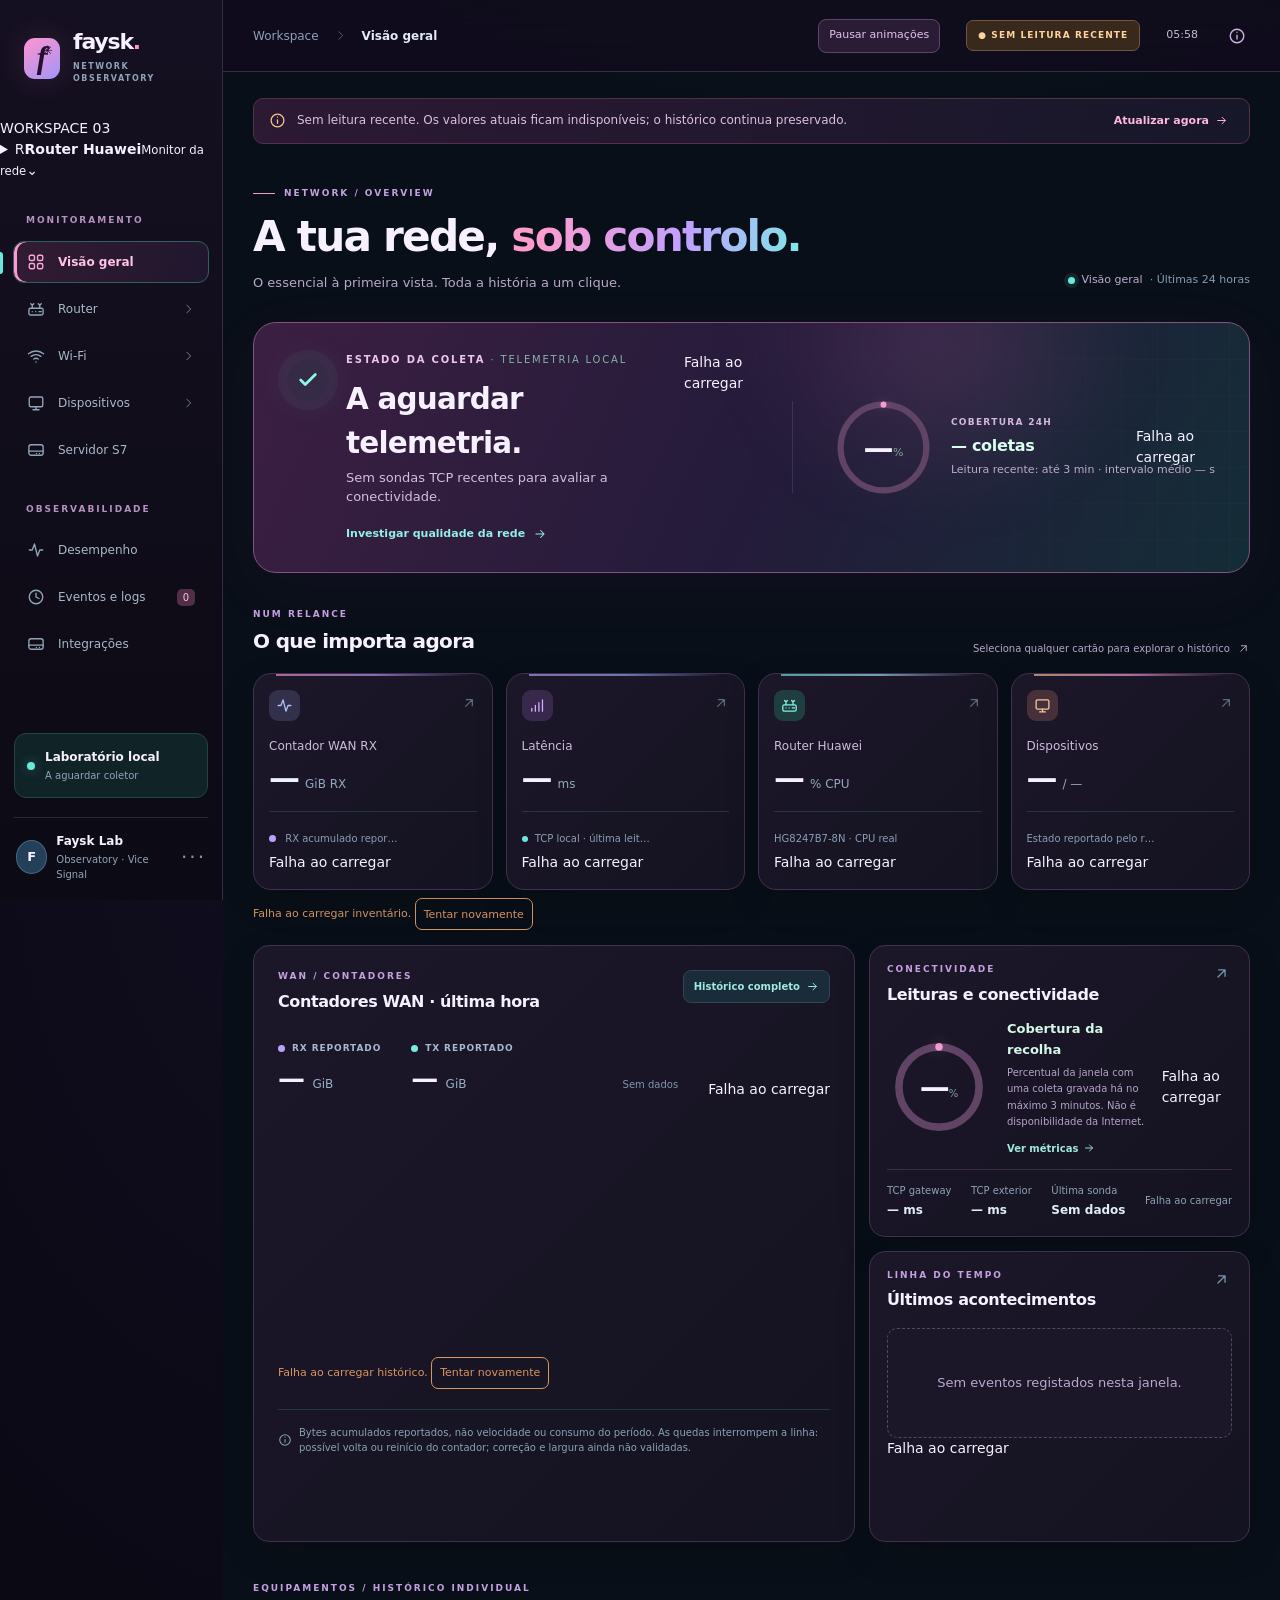
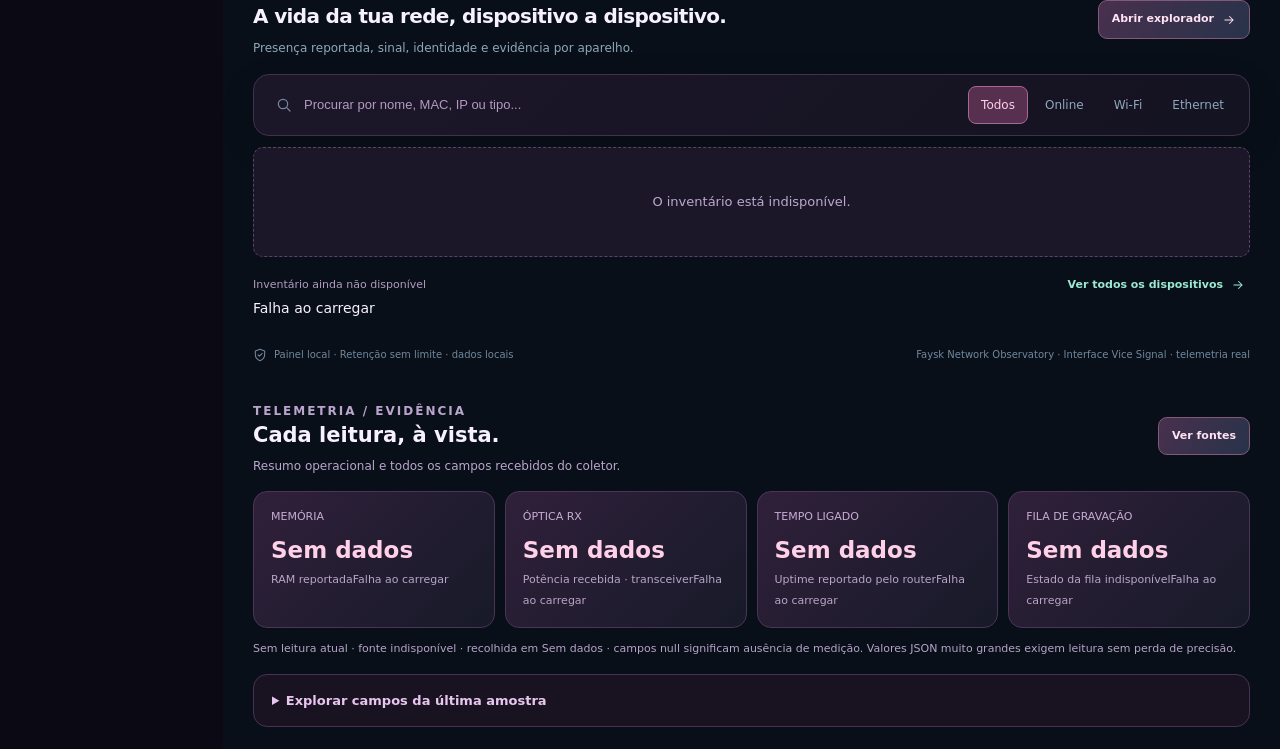
==== commit ff37092c: "fix: restore S7 styling, recover device evidence and clarify WAN charts" ====
--- a/app/static/index.html
+++ b/app/static/index.html
@@ -94,7 +94,7 @@
         </section>
 
         <section class="section overview-section" aria-label="Painéis resumidos"><div class="overview-grid">
-          <article class="panel traffic-summary" aria-labelledby="traffic-overview-title"><div class="panel-heading"><div><p class="section-overline">WAN / CONTADORES</p><h3 id="traffic-overview-title">Contadores WAN brutos</h3></div><button class="panel-action" data-detail="traffic">Histórico completo <svg class="ic"><use href="#i-arrow"/></svg></button></div>
+          <article class="panel traffic-summary" aria-labelledby="traffic-overview-title"><div class="panel-heading"><div><p class="section-overline">WAN / CONTADORES</p><h3 id="traffic-overview-title">Contadores WAN · última hora</h3></div><button class="panel-action" data-detail="traffic">Histórico completo <svg class="ic"><use href="#i-arrow"/></svg></button></div>
             <div class="traffic-summary-values"><div><span class="label-with-dot"><i class="series-dot download"></i> RX ACUMULADO</span><strong>— <small>GiB</small></strong></div><div><span class="label-with-dot"><i class="series-dot upload"></i> TX ACUMULADO</span><strong>— <small>GiB</small></strong></div><div class="mini-time">Bytes reportados · largura por validar</div></div>
             <div class="overview-chart" id="overviewChart" role="img" aria-label="Contadores WAN reportados nas últimas 24 horas"></div><div id="overviewState" class="resource-state" role="status" aria-live="polite" aria-busy="true">A carregar histórico…</div>
             <div class="axis-row"><span>00:00</span><span>06:00</span><span>12:00</span><span>18:00</span><span>Agora</span></div>
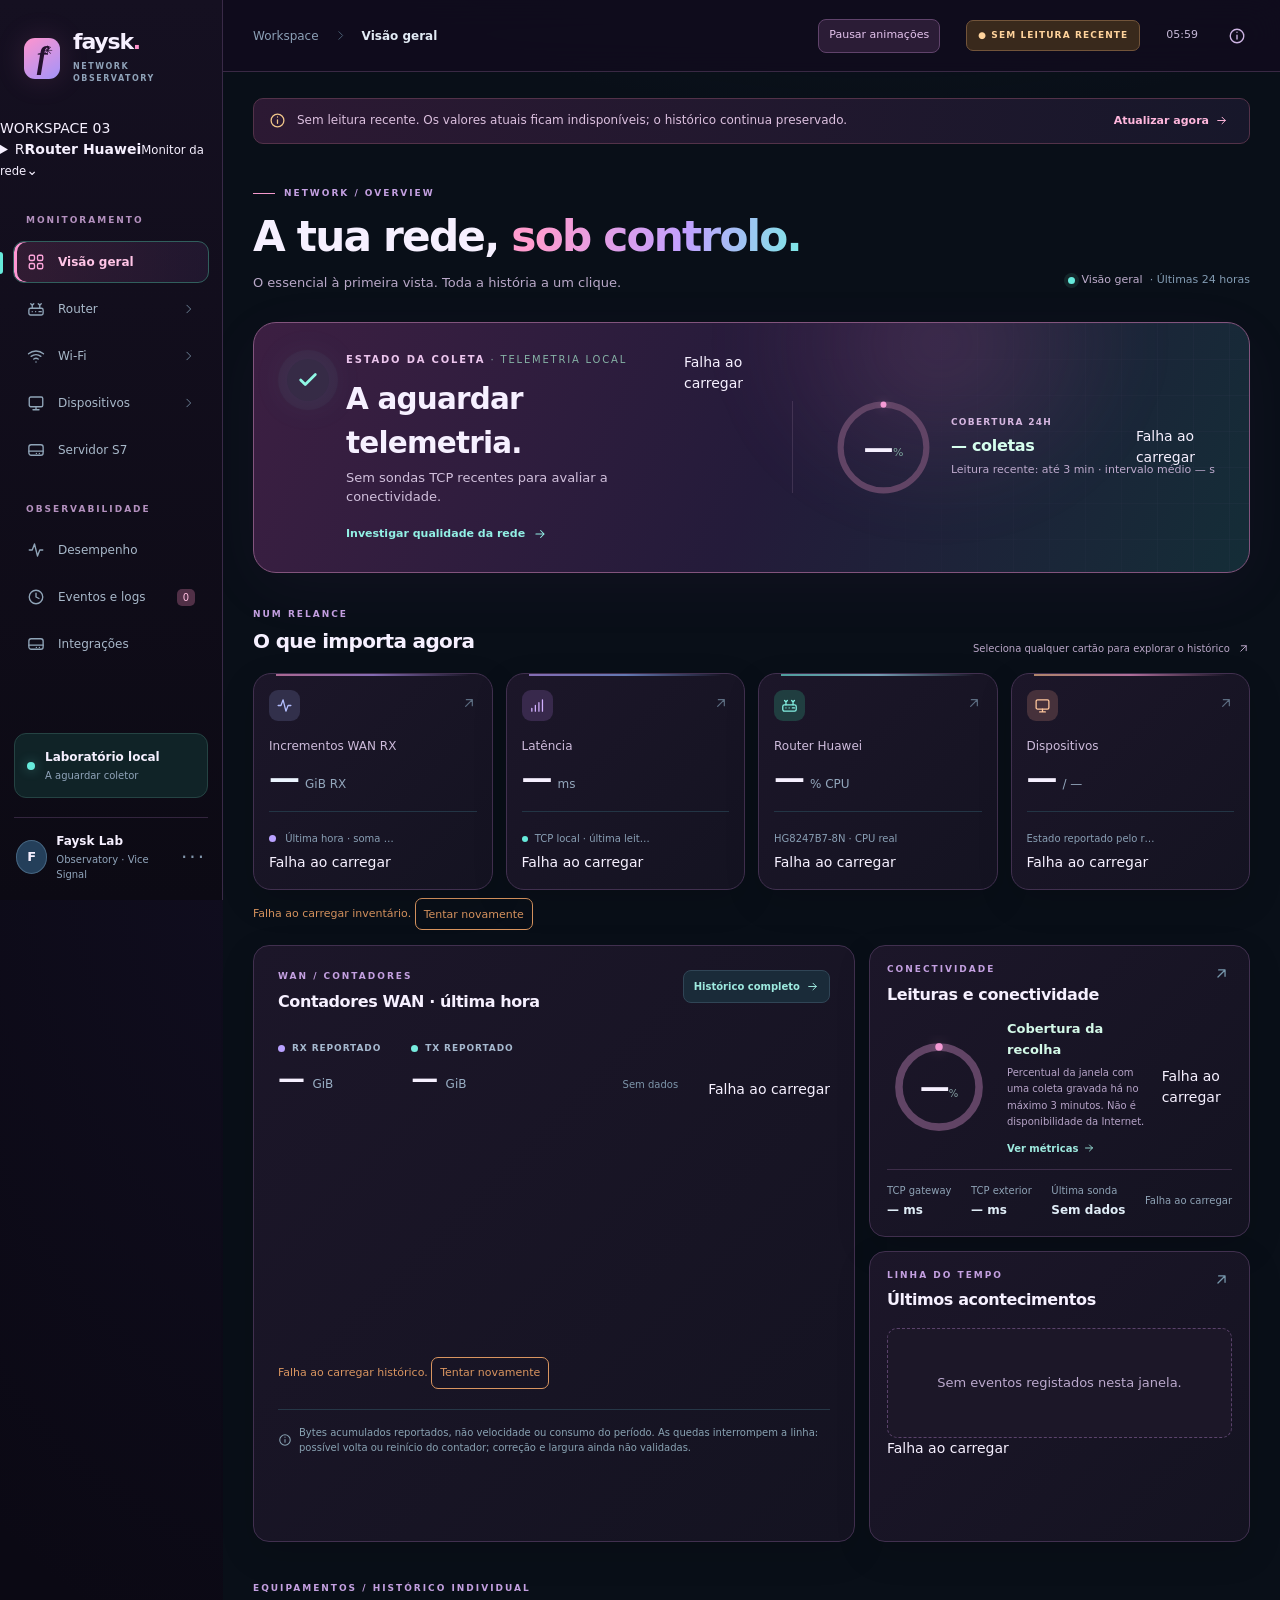
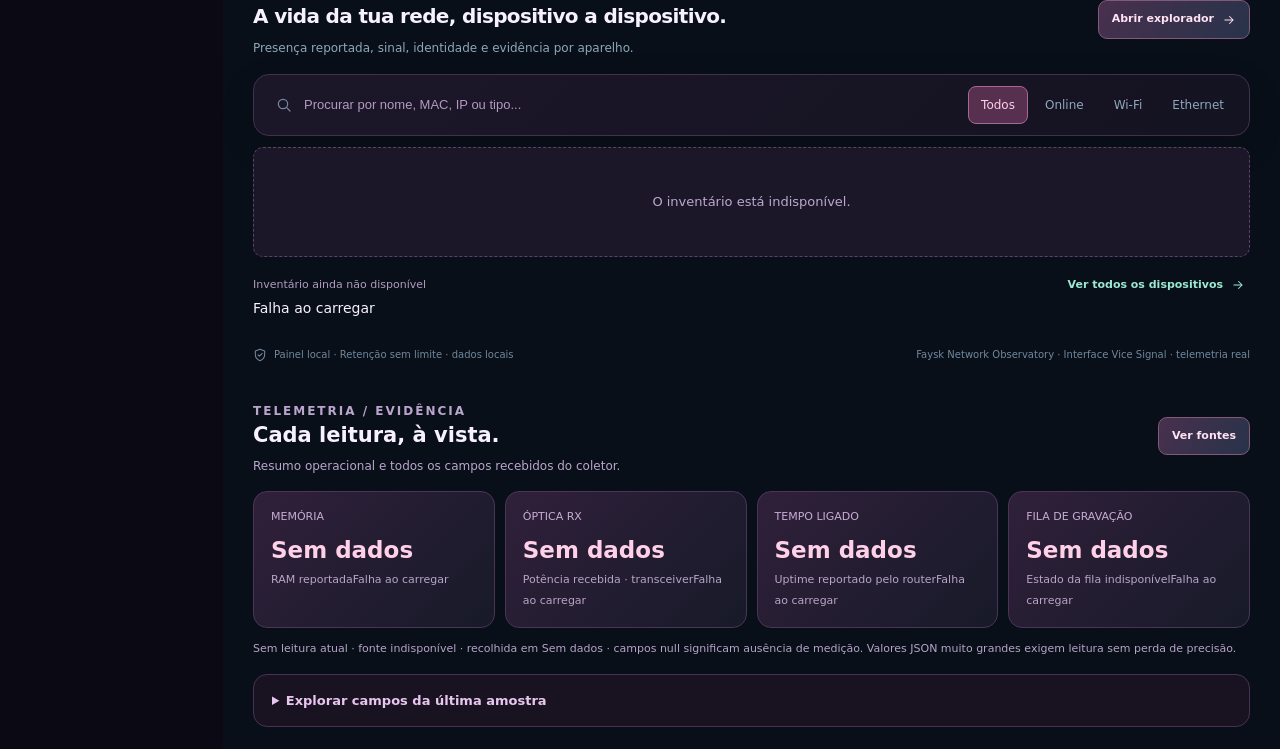
==== commit feef5090: "fix: align WAN summary card with observed increment history" ====
--- a/app/static/index.html
+++ b/app/static/index.html
@@ -85,7 +85,7 @@
 
         <section class="section quick-section" aria-labelledby="quick-title"><div class="section-heading"><div><p class="section-overline">NUM RELANCE</p><h2 id="quick-title">O que importa agora</h2></div><span class="section-hint">Seleciona qualquer cartão para explorar o histórico <svg class="ic"><use href="#i-external"/></svg></span></div>
           <div class="quick-grid">
-            <button class="metric-card" data-detail="traffic" aria-label="Abrir histórico de tráfego de rede"><div class="metric-card-top"><span class="metric-symbol blue"><svg class="ic"><use href="#i-activity"/></svg></span><span class="metric-arrow"><svg class="ic"><use href="#i-external"/></svg></span></div><div class="metric-name">Contador WAN RX</div><div class="metric-value blue-number"><strong data-metric="down">—</strong><span>GiB RX</span></div><div class="metric-bottom"><span><i class="series-dot download"></i> RX acumulado reportado</span><span class="spark-wrap"><svg id="spark-traffic" viewBox="0 0 108 28" aria-hidden="true"></svg></span></div></button>
+            <button class="metric-card" data-detail="traffic" aria-label="Abrir histórico de incrementos WAN RX"><div class="metric-card-top"><span class="metric-symbol blue"><svg class="ic"><use href="#i-activity"/></svg></span><span class="metric-arrow"><svg class="ic"><use href="#i-external"/></svg></span></div><div class="metric-name">Incrementos WAN RX</div><div class="metric-value blue-number"><strong data-metric="down">—</strong><span>GiB RX</span></div><div class="metric-bottom"><span><i class="series-dot download"></i> Última hora · soma parcial</span><span class="spark-wrap"><svg id="spark-traffic" viewBox="0 0 108 28" aria-hidden="true"></svg></span></div></button>
             <button class="metric-card" data-detail="latency" aria-label="Abrir histórico de latência"><div class="metric-card-top"><span class="metric-symbol violet"><svg class="ic"><use href="#i-signal"/></svg></span><span class="metric-arrow"><svg class="ic"><use href="#i-external"/></svg></span></div><div class="metric-name">Latência</div><div class="metric-value"><strong data-metric="latency">—</strong><span>ms</span></div><div class="metric-bottom"><span><i class="status-small-dot"></i> TCP local · última leitura</span><span class="spark-wrap"><svg id="spark-latency" viewBox="0 0 108 28" aria-hidden="true"></svg></span></div></button>
             <button class="metric-card" data-detail="router" aria-label="Abrir histórico do router"><div class="metric-card-top"><span class="metric-symbol mint"><svg class="ic"><use href="#i-router"/></svg></span><span class="metric-arrow"><svg class="ic"><use href="#i-external"/></svg></span></div><div class="metric-name">Router Huawei</div><div class="metric-value"><strong data-metric="cpu">—</strong><span>% CPU</span></div><div class="metric-bottom"><span>HG8247B7-8N · CPU real</span><span class="spark-wrap"><svg id="spark-router" viewBox="0 0 108 28" aria-hidden="true"></svg></span></div></button>
             <button class="metric-card" data-detail="devices" aria-label="Abrir histórico de dispositivos"><div class="metric-card-top"><span class="metric-symbol amber"><svg class="ic"><use href="#i-devices"/></svg></span><span class="metric-arrow"><svg class="ic"><use href="#i-external"/></svg></span></div><div class="metric-name">Dispositivos</div><div class="metric-value"><strong data-metric="devices">—</strong><span>/ —</span></div><div class="metric-bottom"><span>Estado reportado pelo router</span><span class="spark-wrap"><svg id="spark-devices" viewBox="0 0 108 28" aria-hidden="true"></svg></span></div></button>
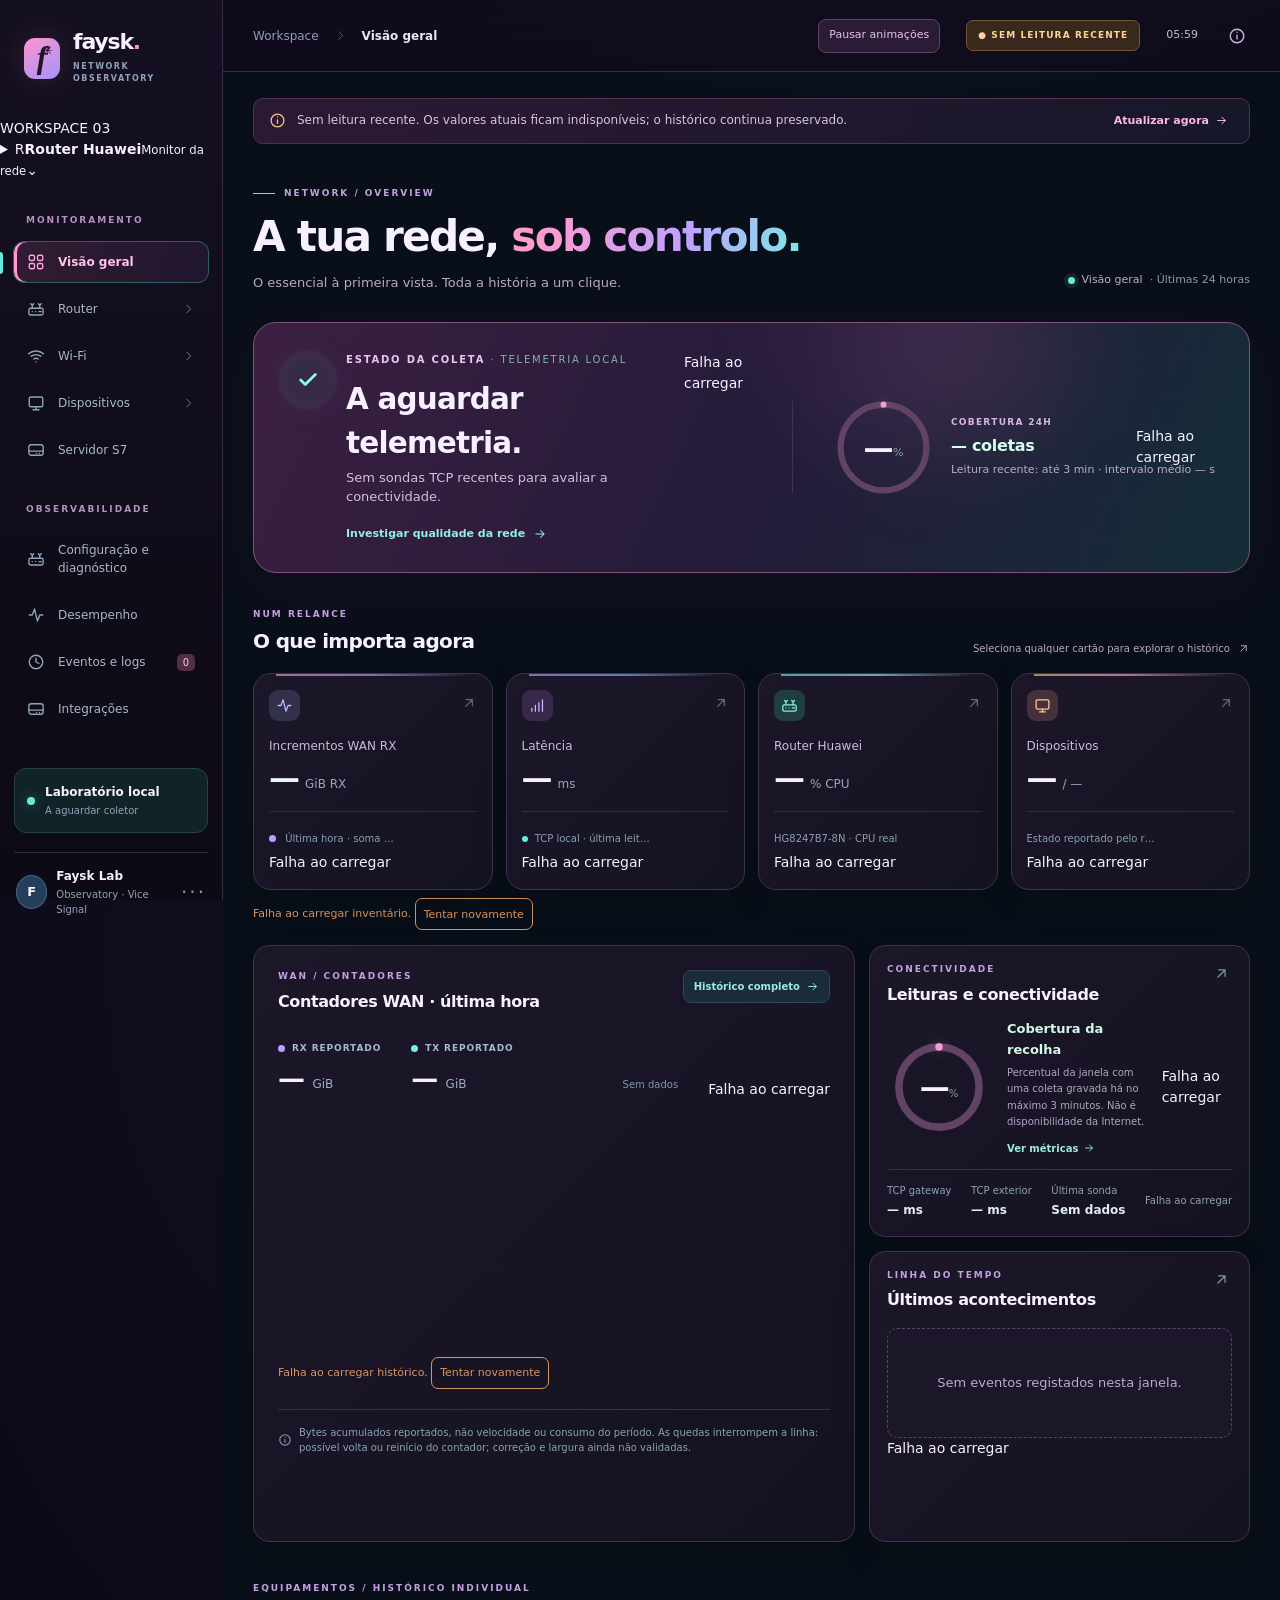
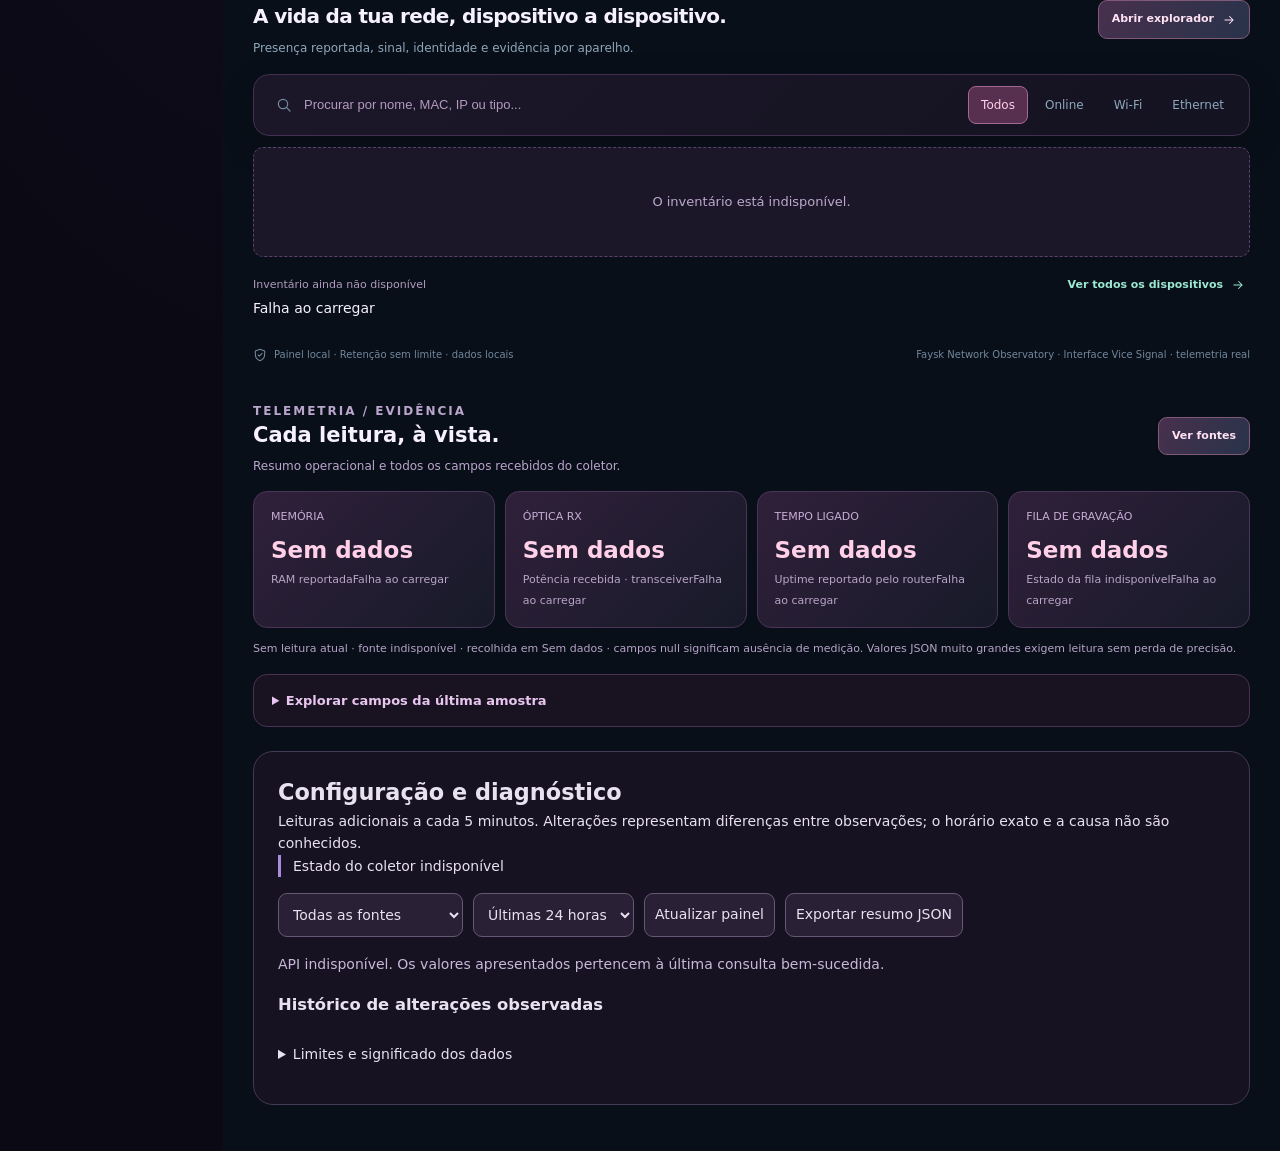
==== commit b310e8e6: "feat(router): add source snapshots, configuration history and resilient serving" ====
--- a/app/static/index.html
+++ b/app/static/index.html
@@ -14,6 +14,8 @@
   <link rel="stylesheet" href="devices.css">
   <link rel="stylesheet" href="neon.css">
   <script defer src="experience.js"></script>
+  <script defer src="observability.js"></script>
+  <link rel="stylesheet" href="observability.css">
   <link rel="stylesheet" href="/finish.css?v=20261024-polish">
   <script defer src="/finish.js?v=20261024-polish"></script>
   <link rel="stylesheet" href="/loading.css">
@@ -59,6 +61,7 @@
         <button class="nav-item" data-detail="devices"><svg class="ic"><use href="#i-devices"/></svg><span>Dispositivos</span><svg class="ic go"><use href="#i-chevron"/></svg></button>
         <a class="nav-item" href="/s7/"><svg class="ic"><use href="#i-harddrive"/></svg><span>Servidor S7</span></a>
         <div class="nav-heading second">OBSERVABILIDADE</div>
+        <a class="nav-item" href="#routerObservability"><svg class="ic"><use href="#i-router"/></svg><span>Configuração e diagnóstico</span></a>
         <button class="nav-item" data-detail="latency"><svg class="ic"><use href="#i-activity"/></svg><span>Desempenho</span></button>
         <button class="nav-item" data-detail="events"><svg class="ic"><use href="#i-clock"/></svg><span>Eventos e logs</span><span class="nav-number">0</span></button>
         <button class="nav-item" data-detail="integrations"><svg class="ic"><use href="#i-harddrive"/></svg><span>Integrações</span></button>
--- a/app/static/observability.css
+++ b/app/static/observability.css
@@ -0,0 +1,4 @@
+.observation-panel{margin:24px 0;padding:24px;border:1px solid #433855;border-radius:20px;background:#171222;color:#e8e2f0;min-width:0}.observation-panel p{line-height:1.6;overflow-wrap:anywhere}.observation-panel h2{font-size:1.4rem}.observation-toolbar{display:flex;flex-wrap:wrap;gap:10px;margin:16px 0}.observation-toolbar button,.observation-toolbar select,.observation-source button{font:inherit;color:inherit;background:#292035;border:1px solid #665775;border-radius:9px;padding:10px;min-height:44px;max-width:100%}.observation-panel button{cursor:pointer}.observation-panel button:disabled{opacity:.6;cursor:wait}.observation-panel :focus-visible{outline:2px solid #cfb1ff;outline-offset:3px}.observation-cards{display:grid;gap:10px;min-width:0}.observation-source{border:1px solid #433855;border-radius:12px;padding:14px;min-width:0}.observation-panel summary{cursor:pointer;line-height:1.5;overflow-wrap:anywhere;min-height:24px}.observation-table{max-width:100%;overflow:auto;margin:14px 0}.observation-table table{border-collapse:collapse;font-size:.83rem;width:100%}.observation-table th,.observation-table td{text-align:left;padding:10px;border-bottom:1px solid #433855;white-space:nowrap}.observation-table th{color:#d1b9ee}.observation-collector{border-left:3px solid #ab8cdb;padding-left:12px}.observation-collector[data-state=auth_blocked],.observation-collector[data-state=backoff]{border-color:#f0bc64}.observation-notice{color:#c8b9d8}@media(max-width:540px){.observation-panel{padding:14px}.observation-toolbar{display:grid;grid-template-columns:1fr}.observation-source{padding:10px}}
+@media(max-width:540px){body[data-workspace="router"]{min-width:0}}
+.observation-panel h3,.observation-panel h4{margin:18px 0 10px}.observation-panel>details{margin-top:18px}.observation-panel details>button{font:inherit;color:inherit;background:#292035;border:1px solid #665775;border-radius:9px;padding:10px;min-height:44px}.observation-panel summary{min-height:44px;display:list-item;padding-block:8px}
+@media(prefers-reduced-motion:reduce){html{scroll-behavior:auto}}
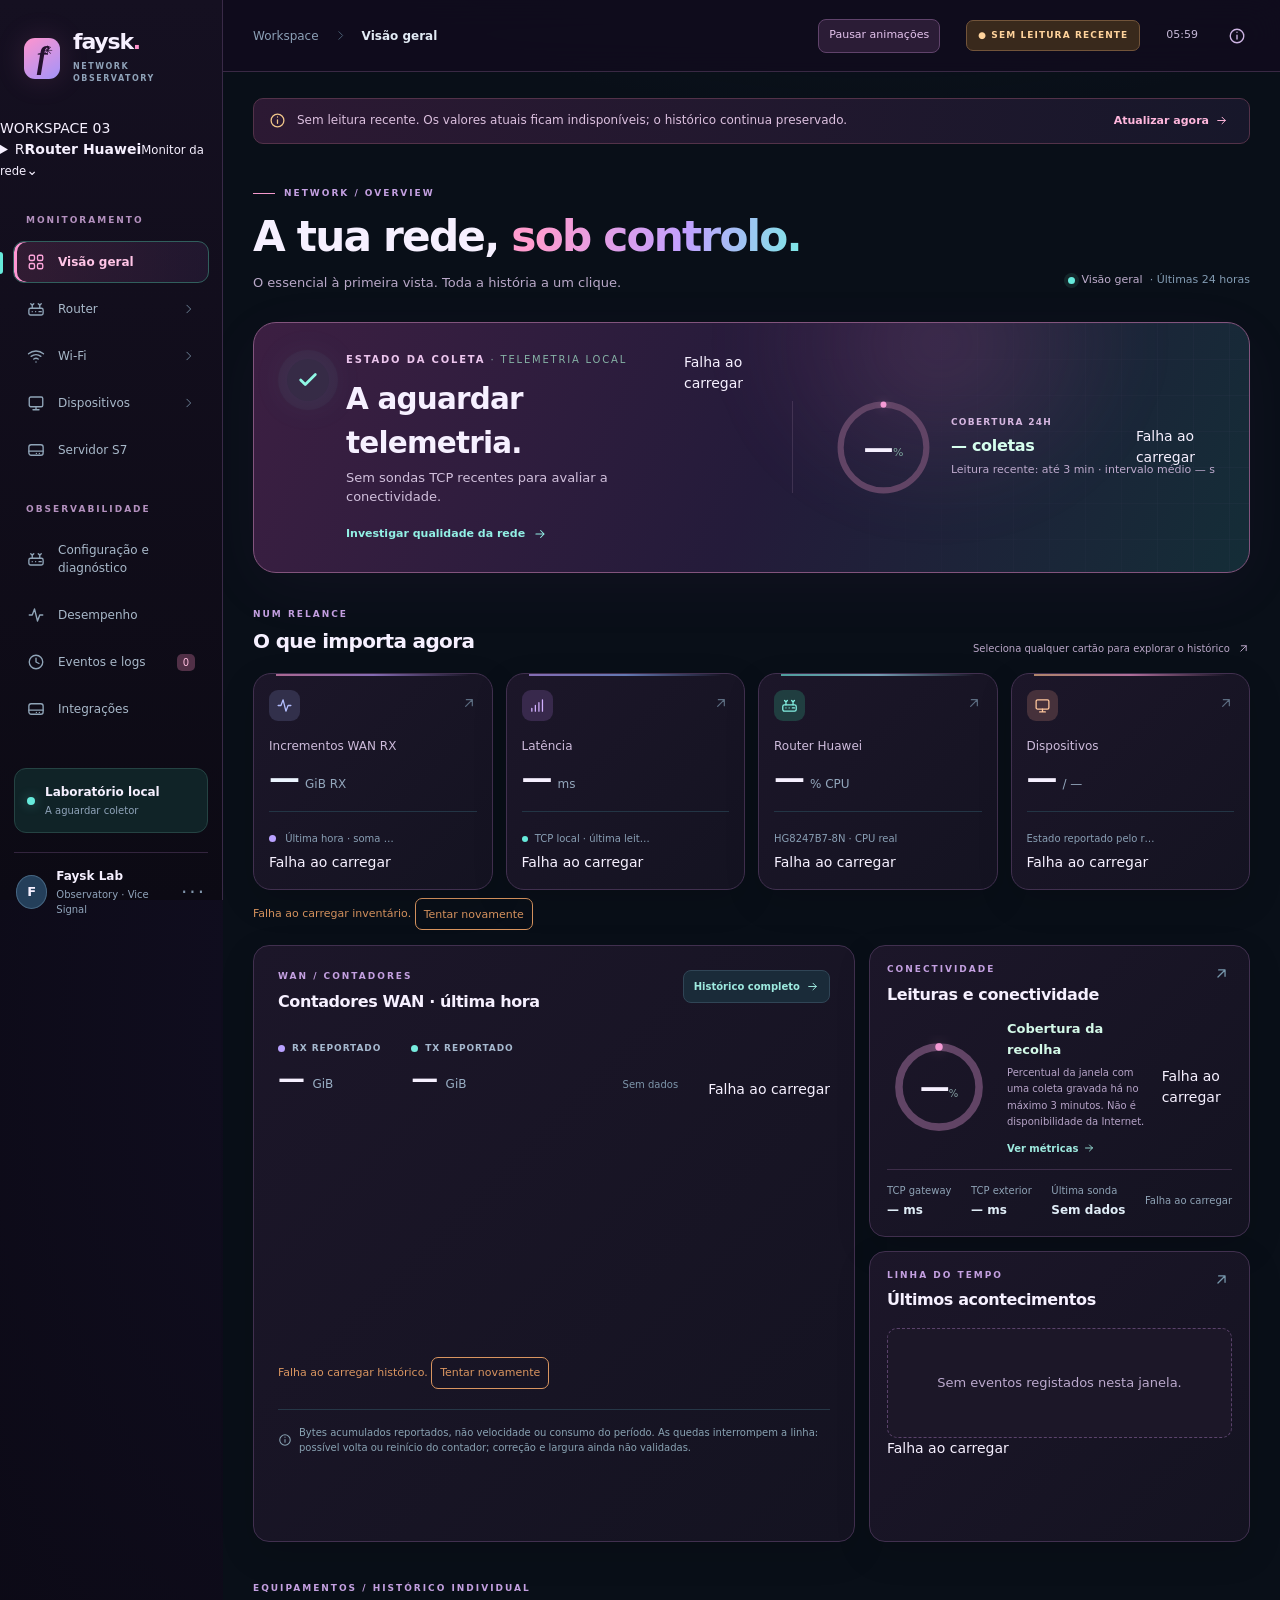
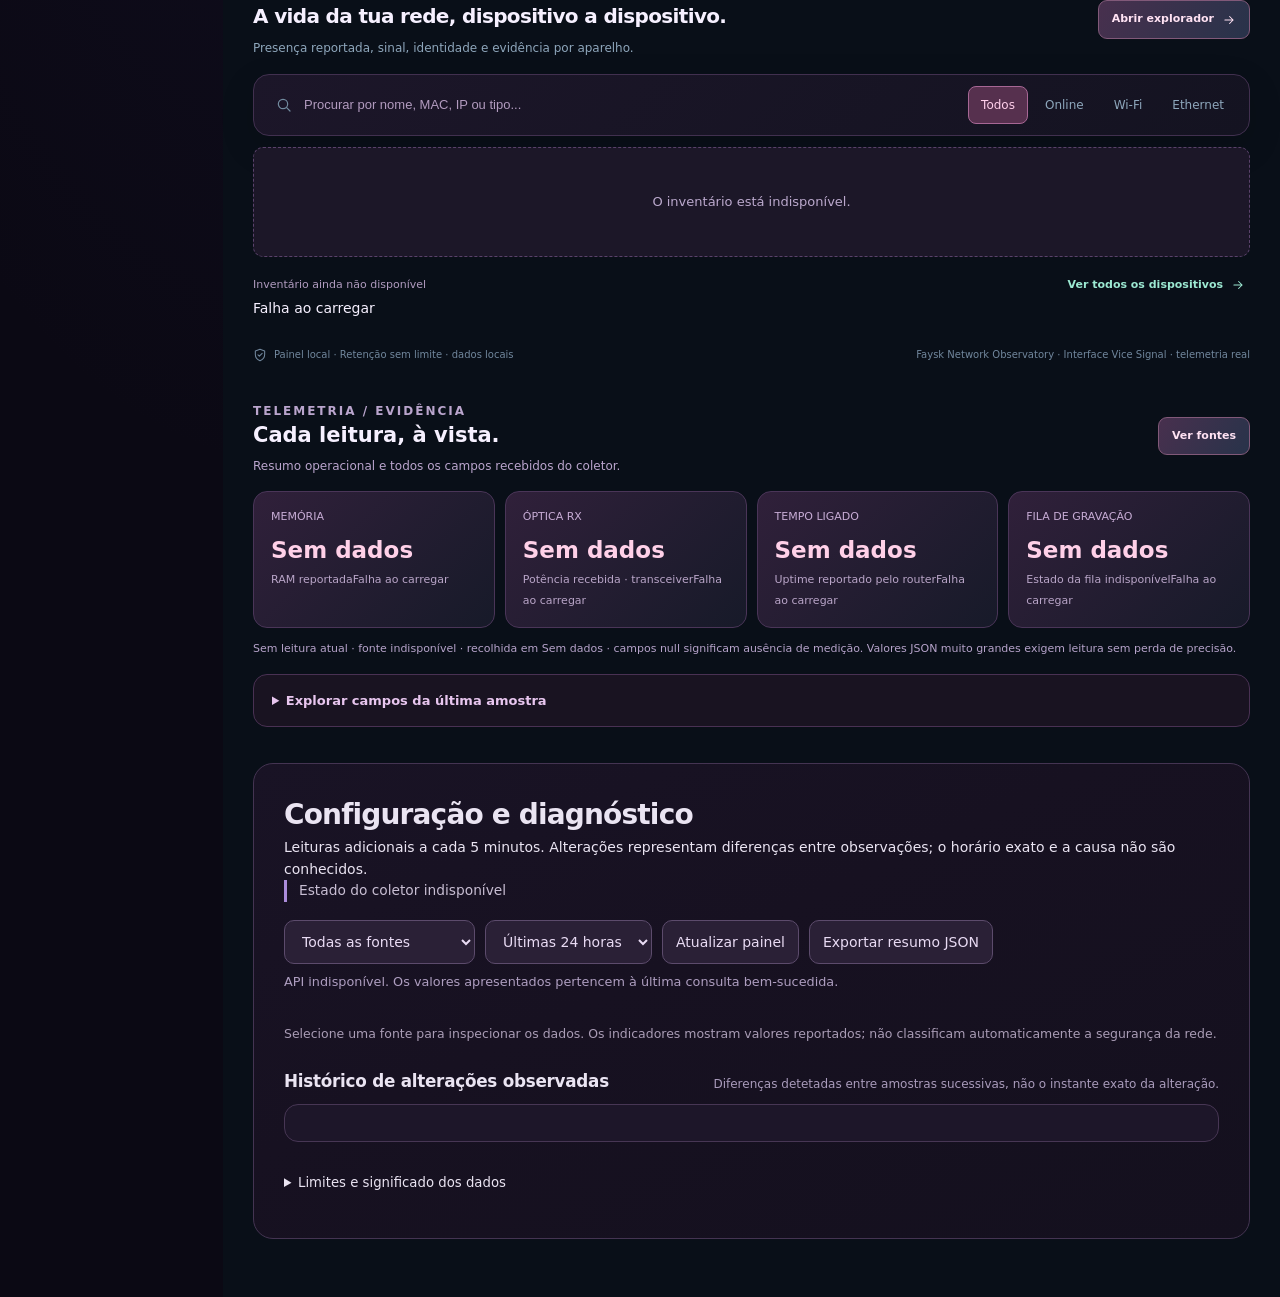
==== commit 00e0d3bf: "feat(observability): load source-specific view model before dashboard renderer" ====
--- a/app/static/index.html
+++ b/app/static/index.html
@@ -14,6 +14,7 @@
   <link rel="stylesheet" href="devices.css">
   <link rel="stylesheet" href="neon.css">
   <script defer src="experience.js"></script>
+  <script defer src="observability_view_model.js"></script>
   <script defer src="observability.js"></script>
   <link rel="stylesheet" href="observability.css">
   <link rel="stylesheet" href="/finish.css?v=20261024-polish">
--- a/app/static/devices.css
+++ b/app/static/devices.css
@@ -31,7 +31,7 @@
 .device-explorer-counters{display:grid;grid-template-columns:repeat(4,minmax(0,1fr));gap:10px;margin:20px 0}
 .device-explorer-counter{border:1px solid #2c3e4b;border-radius:12px;padding:14px;background:#101c28}
 .device-explorer-counter small{display:block;color:#a4b6c8;font-size:12px}.device-explorer-counter strong{display:block;font-size:24px;margin-top:6px}
-.device-explorer-toolbar{display:grid;grid-template-columns:2fr repeat(3,minmax(0,1fr));gap:12px}
+.device-explorer-toolbar{display:grid;grid-template-columns:minmax(170px,2fr) repeat(4,minmax(0,1fr));gap:12px}
 .device-explorer-toolbar label{display:grid;gap:7px;font-size:12px;color:#b8c8d9;min-width:0}
 .device-explorer-toolbar input,.device-explorer-toolbar select{width:100%;min-width:0;min-height:44px;box-sizing:border-box;background:#101c28;color:#e5eef7;border:1px solid #344a5b;border-radius:10px;padding:10px;font:inherit}
 .device-explorer-subfilters{display:flex;gap:8px;flex-wrap:wrap;margin:14px 0}
--- a/app/static/observability.css
+++ b/app/static/observability.css
@@ -1,4 +1,126 @@
-.observation-panel{margin:24px 0;padding:24px;border:1px solid #433855;border-radius:20px;background:#171222;color:#e8e2f0;min-width:0}.observation-panel p{line-height:1.6;overflow-wrap:anywhere}.observation-panel h2{font-size:1.4rem}.observation-toolbar{display:flex;flex-wrap:wrap;gap:10px;margin:16px 0}.observation-toolbar button,.observation-toolbar select,.observation-source button{font:inherit;color:inherit;background:#292035;border:1px solid #665775;border-radius:9px;padding:10px;min-height:44px;max-width:100%}.observation-panel button{cursor:pointer}.observation-panel button:disabled{opacity:.6;cursor:wait}.observation-panel :focus-visible{outline:2px solid #cfb1ff;outline-offset:3px}.observation-cards{display:grid;gap:10px;min-width:0}.observation-source{border:1px solid #433855;border-radius:12px;padding:14px;min-width:0}.observation-panel summary{cursor:pointer;line-height:1.5;overflow-wrap:anywhere;min-height:24px}.observation-table{max-width:100%;overflow:auto;margin:14px 0}.observation-table table{border-collapse:collapse;font-size:.83rem;width:100%}.observation-table th,.observation-table td{text-align:left;padding:10px;border-bottom:1px solid #433855;white-space:nowrap}.observation-table th{color:#d1b9ee}.observation-collector{border-left:3px solid #ab8cdb;padding-left:12px}.observation-collector[data-state=auth_blocked],.observation-collector[data-state=backoff]{border-color:#f0bc64}.observation-notice{color:#c8b9d8}@media(max-width:540px){.observation-panel{padding:14px}.observation-toolbar{display:grid;grid-template-columns:1fr}.observation-source{padding:10px}}
-@media(max-width:540px){body[data-workspace="router"]{min-width:0}}
-.observation-panel h3,.observation-panel h4{margin:18px 0 10px}.observation-panel>details{margin-top:18px}.observation-panel details>button{font:inherit;color:inherit;background:#292035;border:1px solid #665775;border-radius:9px;padding:10px;min-height:44px}.observation-panel summary{min-height:44px;display:list-item;padding-block:8px}
-@media(prefers-reduced-motion:reduce){html{scroll-behavior:auto}}
+/* Observatory diagnostics: progressive disclosure of the 28 actual Huawei sources. */
+.observation-panel{margin:36px 0;padding:clamp(14px,2.4vw,30px);min-width:0;border:1px solid #443452;
+ border-radius:20px;background:linear-gradient(155deg,#191325 0%,#171121 42%,#14101e 100%);color:#eae4f2}
+.observation-panel h2{font-size:clamp(1.35rem,2.25vw,1.75rem);letter-spacing:-.03em}
+.observation-panel h3{font-size:1.05rem;letter-spacing:-.015em}
+.observation-panel h4{font-size:.9rem;margin:0}
+.observation-panel p{line-height:1.58;overflow-wrap:anywhere}
+.observation-panel button,.observation-panel select{font:inherit}
+.observation-panel button{cursor:pointer}
+.observation-panel button:disabled{opacity:.6;cursor:wait}
+.observation-panel :focus-visible{outline:2px solid #cfb1ff;outline-offset:3px}
+.observation-toolbar{display:flex;flex-wrap:wrap;gap:10px;margin:18px 0 8px}
+.observation-toolbar button,.observation-toolbar select,.observation-source-actions button,.observation-change button,
+.observation-panel .observation-archive button{color:#e9dbf4;background:#2a2036;border:1px solid #5c4b6c;border-radius:10px;padding:10px 13px;min-height:44px;max-width:100%}
+.observation-toolbar button:hover,.observation-source-actions button:hover,.observation-change button:hover{border-color:#ba8ad7;background:#332441}
+.observation-collector{border-left:3px solid #ab8cdb;padding:0 0 0 12px;font-size:.86rem;color:#c8bed3}
+.observation-collector[data-state=ok]{border-color:#5bd7b5}
+.observation-collector[data-state=auth_blocked],.observation-collector[data-state=backoff]{border-color:#f0bc64}
+.observation-notice{font-size:.8rem;color:#ae9ec0;margin:8px 0 20px}
+.observation-reading-note{font-size:.78rem;color:#a99cb5;margin:10px 0 22px}
+.observation-overview{display:grid;grid-template-columns:repeat(4,minmax(0,1fr));gap:12px;margin:22px 0 10px}
+.observation-metric{padding:14px 16px;min-width:0;border:1px solid #3b304a;border-radius:13px;background:#241b2f;
+ display:flex;flex-direction:column;gap:5px;overflow-wrap:anywhere}
+.observation-metric-name{font-size:.76rem;color:#c5adcF}
+.observation-metric-value{font-size:1.05rem;font-weight:720;line-height:1.3;letter-spacing:-.022em;font-variant-numeric:tabular-nums;overflow-wrap:anywhere}
+.observation-metric-note{font-size:.72rem;color:#9f94b0;line-height:1.5}
+.observation-kpi{min-height:114px;position:relative;background:linear-gradient(145deg,#2b2037,#21192c);border-color:#4a3b59}
+.observation-kpi .observation-metric-value{font-size:clamp(1.3rem,2vw,1.8rem);color:#f6ebff}
+.observation-section{margin:0 0 28px}
+.observation-section-head{display:flex;align-items:flex-start;justify-content:space-between;gap:12px;margin:16px 0 12px}
+.observation-section-head h3{margin:0 0 4px;font-size:1.04rem}
+.observation-section-head p{margin:0;font-size:.77rem;color:#aca0be}
+.observation-badge{display:inline-flex;align-items:center;white-space:nowrap;max-width:100%;font-size:.7rem;font-weight:650;
+ padding:4px 9px;border-radius:30px;border:1px solid #5a4868;color:#d5c4e7;background:#2d2239}
+.observation-badge.present{border-color:#376454;background:#193c33;color:#a5ead5}
+.observation-badge.aged{border-color:#705e3f;background:#3d3222;color:#efce90}
+.observation-badge.missing{border-color:#675264;background:#382634;color:#e4b5c2}
+.observation-badge.modified{border-color:#604678;background:#382648;color:#e3b5fa}
+.observation-section-grid{display:grid;grid-template-columns:repeat(2,minmax(0,1fr));gap:12px}
+.observation-source{min-width:0;border:1px solid #443750;border-radius:13px;background:#1d1628;transition:border-color .18s,background .18s}
+.observation-source:hover{border-color:#785e89}
+.observation-source[open]{grid-column:1/-1;background:#20172c;border-color:#816595;box-shadow:0 14px 30px rgba(0,0,0,.12)}
+.observation-source[data-quality=stale]{border-left:3px solid #9d834f}
+.observation-source[data-quality=unavailable]{border-left:3px solid #865765}
+.observation-source-summary{display:flex;align-items:flex-start;justify-content:space-between;gap:15px;list-style:none;cursor:pointer;
+ min-height:100px;padding:17px 18px;overflow-wrap:anywhere}
+.observation-source-summary::-webkit-details-marker{display:none}
+.observation-source-summary:before{content:'+';order:3;flex:none;font-size:1rem;font-weight:700;color:#b7a1c6}
+.observation-source[open]>.observation-source-summary:before{content:'−'}
+.observation-source-lead{display:flex;flex-direction:column;align-items:flex-start;gap:5px;min-width:0;flex:1}
+.observation-source-title{font-weight:710;font-size:.9rem;color:#f6eafa}
+.observation-source-description{color:#ae9ebf;font-size:.74rem;line-height:1.45}
+.observation-source-meta{display:flex;align-items:center;flex-wrap:wrap;gap:7px;font-size:.7rem;color:#d1bfdc;margin-top:4px}
+.observation-source-flags{padding-top:1px;flex:none}
+.observation-source-content{padding:0 20px 20px;border-top:1px solid #3e304c}
+.observation-provenance{color:#a999b7;font-size:.73rem;margin:15px 0}
+.observation-quick{display:grid;grid-template-columns:repeat(3,minmax(0,1fr));gap:10px;margin:16px 0}
+.observation-quick>.observation-metric:first-child{background:linear-gradient(145deg,#35263f,#271c36);border-color:#5a426b}
+.observation-distribution,.observation-stations{grid-column:1/-1;padding:16px 18px;border:1px solid #40324c;border-radius:14px;background:#191524}
+.observation-graphic-title{display:flex;justify-content:space-between;gap:8px;align-items:center;margin-bottom:14px;flex-wrap:wrap}
+.observation-graphic-title strong{font-size:.83rem}
+.observation-graphic-title small{font-size:.73rem;color:#b9abc6}
+.observation-bar-row{display:grid;grid-template-columns:minmax(100px,190px) minmax(0,1fr) 38px;gap:12px;align-items:center;
+ margin:8px 0;font-size:.74rem}
+.observation-bar-name{color:#c9b8d4;overflow-wrap:anywhere}
+.observation-bar-track{height:9px;border-radius:20px;background:#352a43;overflow:hidden}
+.observation-bar-fill{display:block;height:100%;border-radius:20px;background:linear-gradient(90deg,#7c99f0,#a9dece)}
+.observation-bar-number{font-variant-numeric:tabular-nums;text-align:right}
+.observation-stations>p{font-size:.72rem;color:#ada0bc;margin:5px 0 13px}
+.observation-station{display:grid;grid-template-columns:minmax(120px,230px) minmax(0,1fr) 80px;gap:12px;align-items:center;
+ padding:8px 0;border-bottom:1px solid #392d46;font-size:.75rem}
+.observation-station:last-child{border:0}.observation-station-name{overflow-wrap:anywhere}
+.observation-signal-track{height:7px;background:linear-gradient(90deg,#523144,#7459a3,#66ccbc);position:relative;border-radius:20px}
+.observation-signal-dot{position:absolute;top:50%;height:12px;width:12px;border-radius:50%;border:2px solid #15101f;
+ background:#f3e4ff;transform:translate(-50%,-50%);box-shadow:0 0 0 1px #bba3d5}
+.observation-station strong{font-variant-numeric:tabular-nums;text-align:right}
+.observation-raw{border:1px solid #453654;border-radius:11px;margin:12px 0;background:#1b1424}
+.observation-raw>summary{cursor:pointer;padding:13px 15px;min-height:44px;font-size:.78rem;color:#dfc7ee}
+.observation-raw-body{padding:0 12px 12px}
+.observation-table{max-width:100%;overflow:auto;margin:8px 0;scrollbar-color:#695378 transparent}
+.observation-table table{border-collapse:collapse;font-size:.75rem;min-width:100%;width:max-content}
+.observation-table th,.observation-table td{text-align:left;padding:11px 12px;border-bottom:1px solid #3b2c49;white-space:nowrap}
+.observation-table th{color:#dcbdf3;background:#2a1e35;position:sticky;top:0}
+.observation-source-actions{display:flex;gap:9px;flex-wrap:wrap;margin:12px 0}
+.observation-archive details{border-top:1px solid #392e47;margin:7px 0}
+.observation-archive details>summary{cursor:pointer;padding:10px 4px;font-size:.79rem}
+.observation-timeline-head{display:flex;align-items:flex-end;justify-content:space-between;gap:12px;flex-wrap:wrap;margin:25px 0 10px}
+.observation-timeline-head h3{margin:0}
+.observation-timeline-head p{font-size:.75rem;color:#a99bbb;margin:0}
+.observation-change-chart{border:1px solid #473654;background:#1d1629;border-radius:14px;padding:18px;margin-bottom:14px}
+.observation-change-chart h4{margin:0 0 14px;font-size:.83rem}
+.observation-change-bars{height:90px;display:grid;grid-template-columns:repeat(12,minmax(0,1fr));gap:6px;align-items:end}
+.observation-change-column{height:100%;background:#2b2335;border-radius:5px 5px 2px 2px;display:flex;align-items:flex-end;overflow:hidden}
+.observation-change-column-fill{width:100%;background:linear-gradient(180deg,#b99ce3,#7b95d5);border-radius:5px 5px 2px 2px}
+.observation-change-axis{display:flex;justify-content:space-between;font-size:.7rem;color:#afa0c1;gap:12px;margin-top:10px}
+.observation-change-chart p{font-size:.75rem;color:#f0ce95}
+.observation-change{border:1px solid #443650;border-radius:11px;margin:8px 0;padding:12px 15px;background:#1d1628}
+.observation-change>summary{display:flex;gap:10px;align-items:center;flex-wrap:wrap;min-height:44px;cursor:pointer;font-size:.83rem}
+.observation-change>summary time{color:#bfaecb;font-size:.72rem}
+.observation-change>p{font-size:.76rem;color:#c3b5cf}
+.observation-change button{margin:4px 0 10px}
+.observation-panel>details{margin-top:22px}
+.observation-panel>details>summary{cursor:pointer;min-height:44px;padding:9px 0;font-size:.83rem}
+.observation-panel>details>p,.observation-panel>details>ul{font-size:.75rem;color:#afa0bf}
+@media(max-width:1050px){.observation-overview{grid-template-columns:repeat(2,minmax(0,1fr))}}
+@media(max-width:830px){.observation-section-grid{grid-template-columns:1fr}.observation-quick{grid-template-columns:repeat(2,minmax(0,1fr))}}
+@media(max-width:540px){
+ body[data-workspace="router"]{min-width:0}
+ .observation-panel{padding:14px;border-radius:14px}
+ .observation-toolbar{display:grid;grid-template-columns:1fr 1fr}
+ .observation-toolbar button,.observation-toolbar select{width:100%;min-width:0}
+ .observation-overview{gap:8px}.observation-kpi{padding:11px;min-height:112px}
+ .observation-kpi .observation-metric-value{font-size:1.27rem}
+ .observation-source-summary{padding:13px 12px;gap:7px}
+ .observation-source-content{padding:0 10px 13px}
+ .observation-source-flags .observation-badge{font-size:.65rem;padding:3px 6px}
+ .observation-quick{grid-template-columns:1fr 1fr;gap:7px}
+ .observation-quick .observation-metric{padding:11px}
+ .observation-distribution,.observation-stations{padding:12px}
+ .observation-bar-row{grid-template-columns:minmax(75px,100px) minmax(0,1fr) 30px;gap:7px}
+ .observation-station{grid-template-columns:minmax(75px,110px) minmax(0,1fr) 72px;gap:7px}
+ .observation-section-head{align-items:flex-start}
+ .observation-change-bars{gap:3px}
+}
+@media(max-width:360px){.observation-overview{grid-template-columns:1fr}.observation-toolbar{grid-template-columns:1fr}}
+@media(prefers-reduced-motion:reduce){.observation-source{transition:none}}
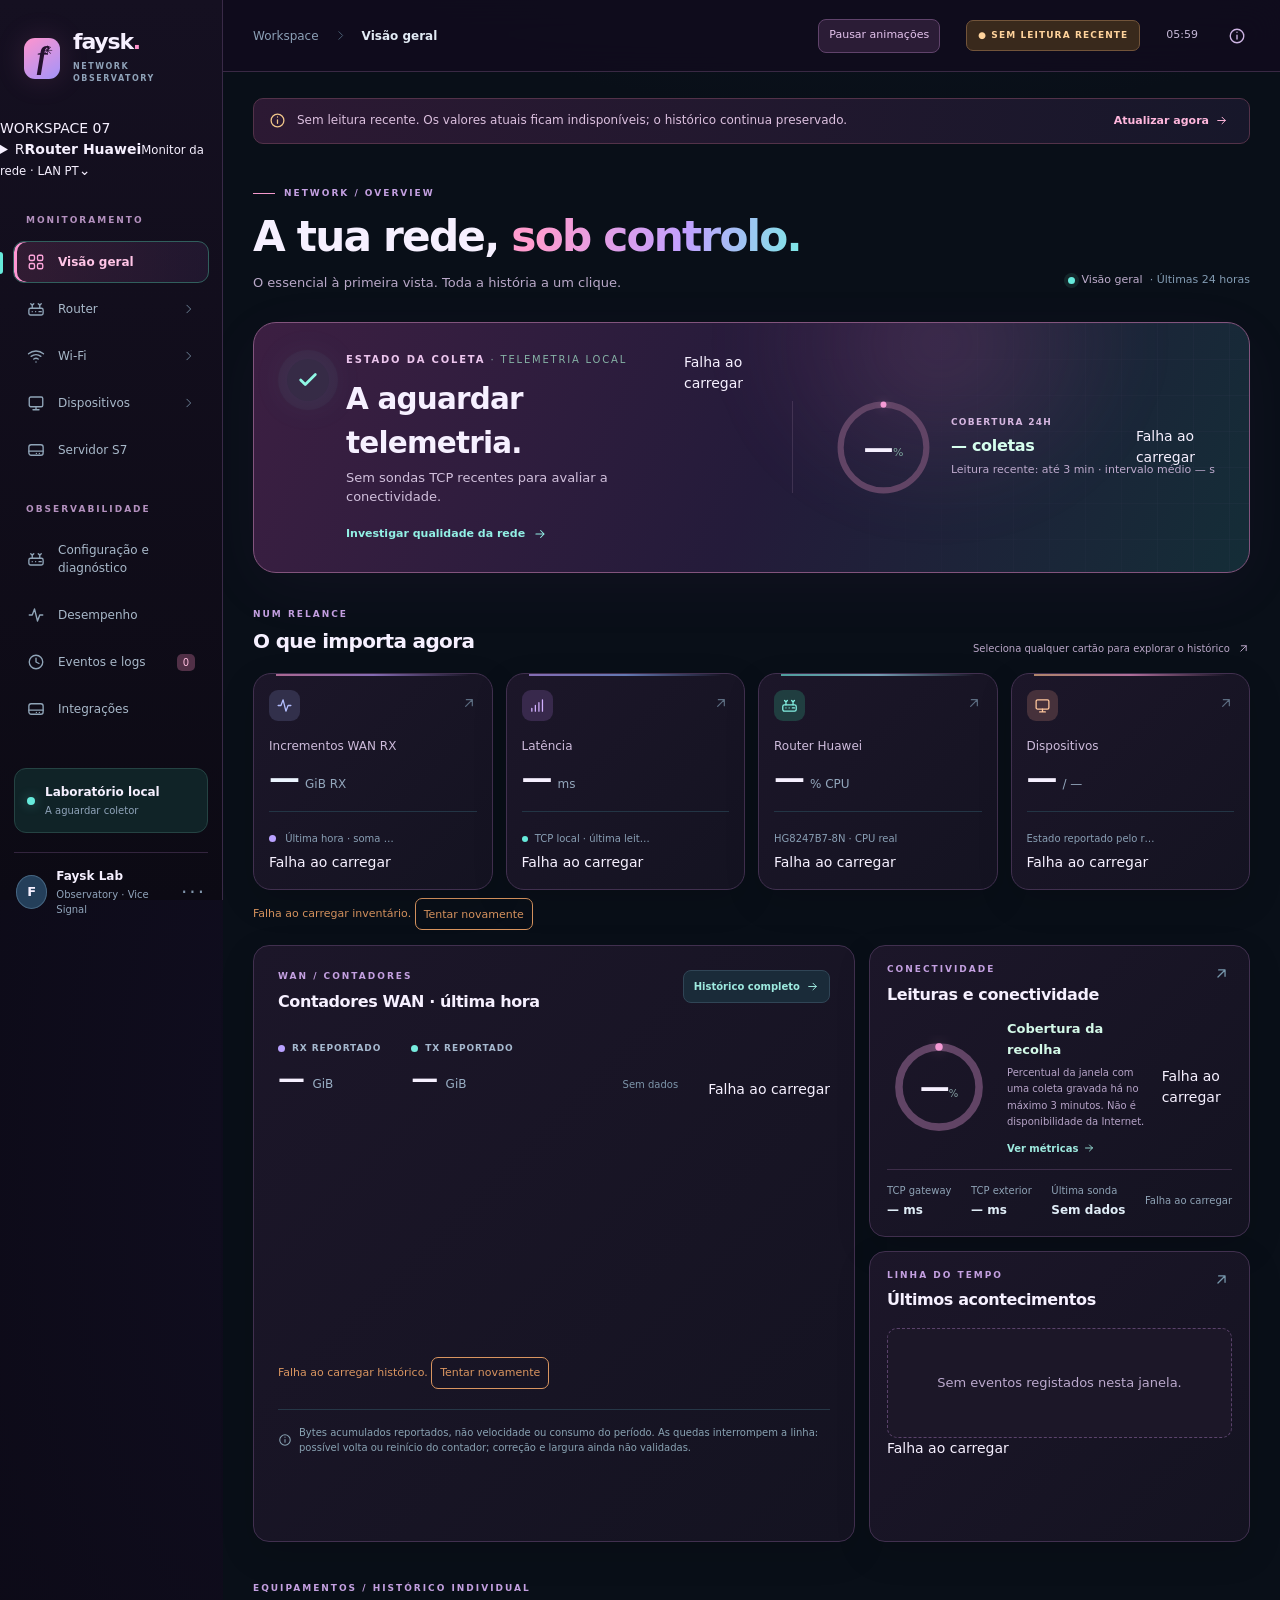
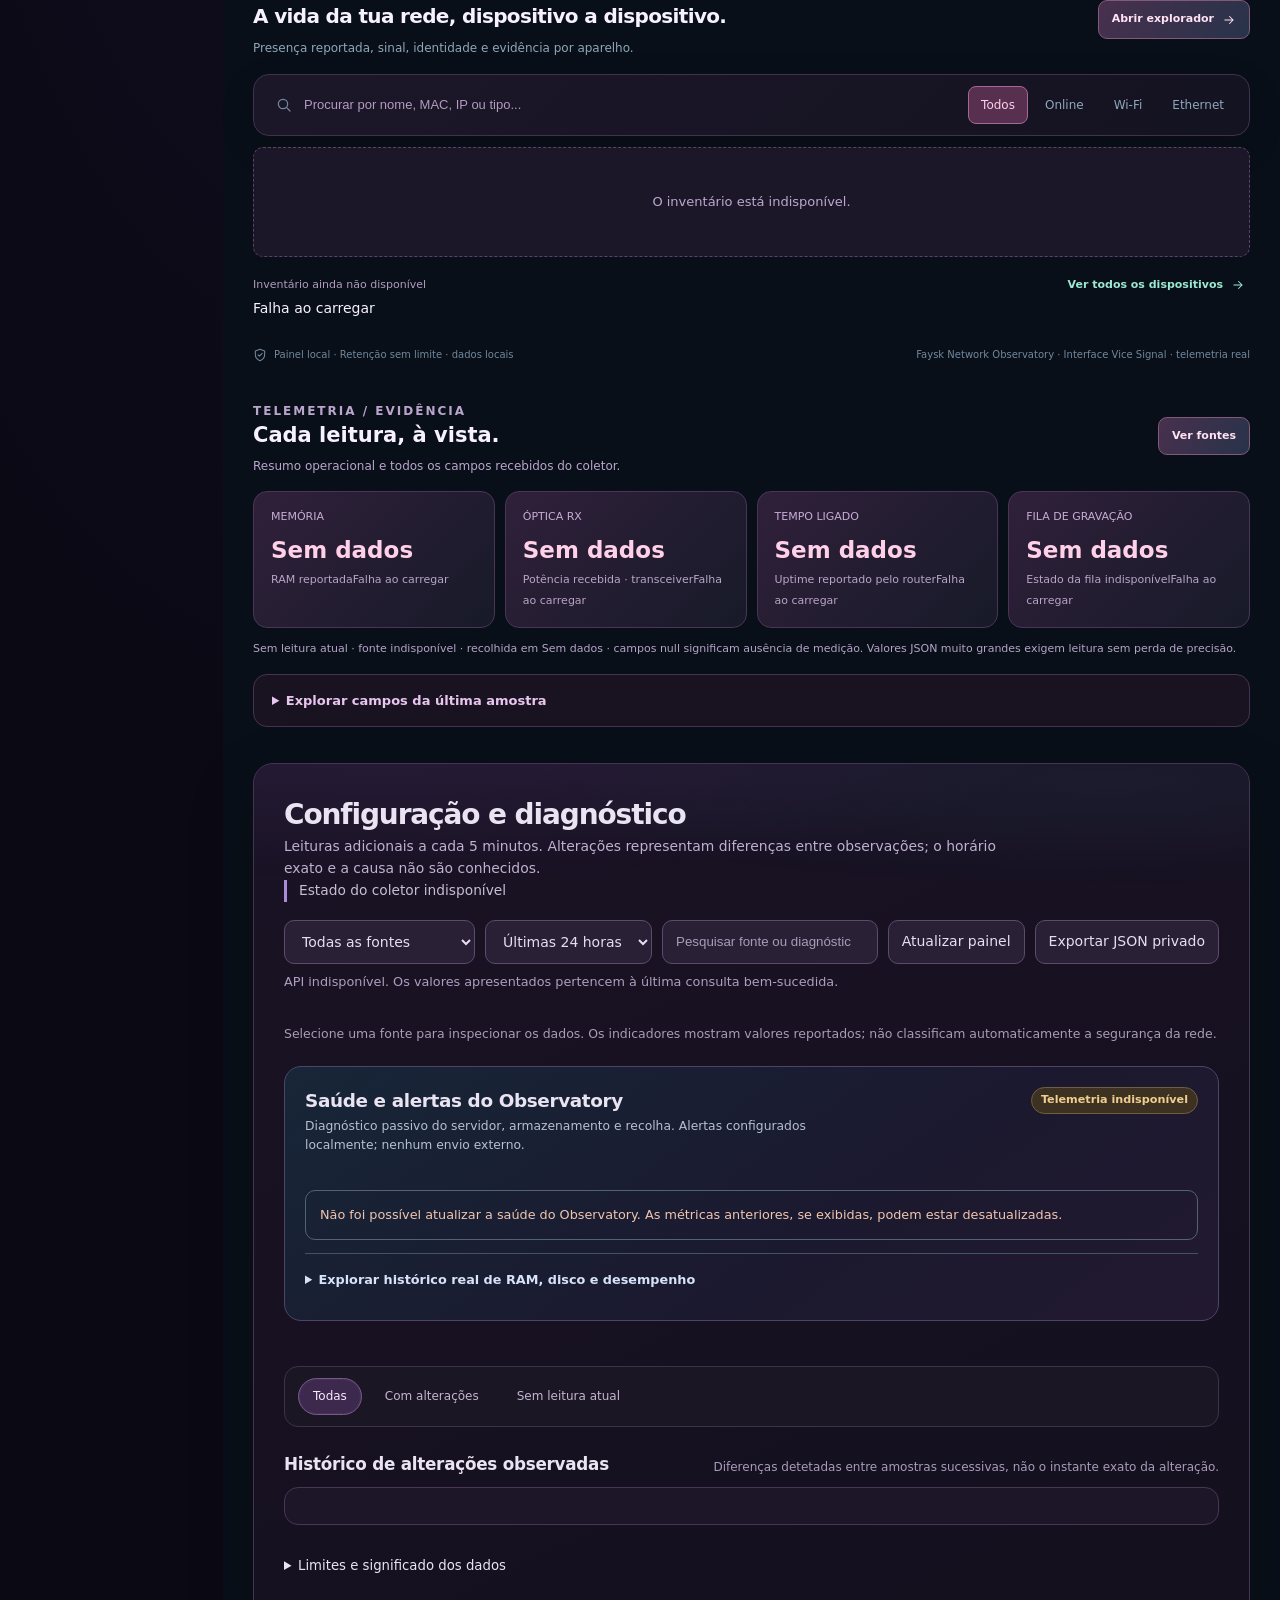
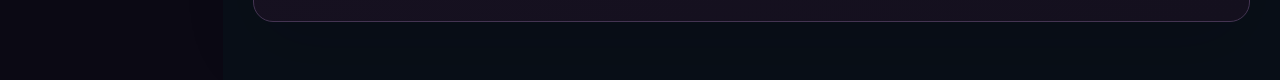
==== commit 46044ff3: "feat: cross-link all seven HomeLab projects in workspace selector" ====
--- a/app/static/index.html
+++ b/app/static/index.html
@@ -53,7 +53,7 @@
       <a href="#inicio" class="brand" aria-label="Faysk Observatory, início">
         <span class="brand-logo">f<span>✳</span></span><span class="brand-txt"><strong>faysk<span class="brand-period">.</span></strong><small>NETWORK OBSERVATORY</small></span>
       </a>
-      <section class="workspace-picker" aria-label="Workspace"><div class="workspace-label">WORKSPACE <span>03</span></div><details class="project-switch"><summary aria-label="Workspace: Router Huawei. Alterar projeto"><span class="project-icon" aria-hidden="true">R</span><span class="project-copy"><strong>Router Huawei</strong><small>Monitor da rede</small></span><span class="project-caret" aria-hidden="true">⌄</span></summary><nav class="project-options" aria-label="Projetos do servidor"><a href="/router/" aria-current="page"><span class="project-icon" aria-hidden="true">R</span><span class="project-copy"><strong>Router Huawei</strong><small>Monitor da rede</small></span><span class="project-check" aria-hidden="true">✓</span></a><a href="/s7/"><span class="project-icon" aria-hidden="true">S7</span><span class="project-copy"><strong>Galaxy S7 Edge</strong><small>SM-G935F · ARM64</small></span></a><a href="/valt/"><span class="project-icon" aria-hidden="true">V</span><span class="project-copy"><strong>Docs Vault</strong><small>Arquivo documental</small></span></a></nav></details></section>
+      <section class="workspace-picker" aria-label="Workspace"><div class="workspace-label">WORKSPACE <span>07</span></div><details class="project-switch"><summary aria-label="Projeto atual: Router Huawei. Alternar projeto"><span class="project-icon" aria-hidden="true">R</span><span class="project-copy"><strong>Router Huawei</strong><small>Monitor da rede · LAN PT</small></span><span class="project-caret" aria-hidden="true">⌄</span></summary><nav class="project-options" aria-label="Abrir outro projeto"><a href="/s7/"><span class="project-icon" aria-hidden="true">S7</span><span class="project-copy"><strong>Galaxy S7 Edge</strong><small>Android · LAN Portugal</small></span></a><a href="/valt/"><span class="project-icon" aria-hidden="true">V</span><span class="project-copy"><strong>Docs Vault</strong><small>Arquivo documental · LAN PT</small></span></a><a href="http://192.168.1.3:8783/s23/" target="_blank" rel="noopener noreferrer" title="Requer LAN Portugal ou VPN"><span class="project-icon" aria-hidden="true">S23</span><span class="project-copy"><strong>Galaxy S23+</strong><small>Android · LAN Portugal</small></span></a><a href="https://ssh-br.faysk.dev/monitor/"><span class="project-icon" aria-hidden="true">A</span><span class="project-copy"><strong>Acer Brasil</strong><small>Windows + Ubuntu WSL</small></span></a><a href="https://ssh-br.faysk.dev/router/"><span class="project-icon" aria-hidden="true">BR</span><span class="project-copy"><strong>Router Vivo</strong><small>Askey RTF8115VW · Brasil</small></span></a><a href="http://192.168.1.2:8770/" target="_blank" rel="noopener noreferrer" title="Requer LAN Portugal ou VPN"><span class="project-icon" aria-hidden="true">IoT</span><span class="project-copy"><strong>Casa IoT</strong><small>Automação · LAN Portugal</small></span></a><p class="workspace-hint">Links LAN Portugal requerem rede local ou VPN.</p></nav></details></section>
       <nav class="sidebar-nav" aria-label="Navegação principal">
         <div class="nav-heading">MONITORAMENTO</div>
         <a class="nav-item is-active" href="#inicio"><svg class="ic"><use href="#i-grid"/></svg><span>Visão geral</span></a>
--- a/app/static/observability.css
+++ b/app/static/observability.css
@@ -10,7 +10,7 @@
 .observation-panel button:disabled{opacity:.6;cursor:wait}
 .observation-panel :focus-visible{outline:2px solid #cfb1ff;outline-offset:3px}
 .observation-toolbar{display:flex;flex-wrap:wrap;gap:10px;margin:18px 0 8px}
-.observation-toolbar button,.observation-toolbar select,.observation-source-actions button,.observation-change button,
+.observation-toolbar button,.observation-toolbar select,.observation-toolbar input,.observation-source-actions button,.observation-change button,
 .observation-panel .observation-archive button{color:#e9dbf4;background:#2a2036;border:1px solid #5c4b6c;border-radius:10px;padding:10px 13px;min-height:44px;max-width:100%}
 .observation-toolbar button:hover,.observation-source-actions button:hover,.observation-change button:hover{border-color:#ba8ad7;background:#332441}
 .observation-collector{border-left:3px solid #ab8cdb;padding:0 0 0 12px;font-size:.86rem;color:#c8bed3}
@@ -124,3 +124,162 @@
 }
 @media(max-width:360px){.observation-overview{grid-template-columns:1fr}.observation-toolbar{grid-template-columns:1fr}}
 @media(prefers-reduced-motion:reduce){.observation-source{transition:none}}
+
+/* Context-first detail cards for each reported record; wide raw tables remain optional. */
+.observation-source-search{flex:1 1 200px;min-width:170px;color:#f3e3fa;background:#21182b;border:1px solid #574265;
+ border-radius:10px;padding:11px 13px;min-height:44px}
+.observation-source-search::placeholder{color:#a99bb8}
+.observation-search-empty{padding:24px;border:1px dashed #5c486d;border-radius:13px;text-align:center;color:#d0bddf}
+.observation-record-preview{grid-column:1/-1;min-width:0;padding:14px 16px;border:1px solid #44344f;border-radius:14px;background:#1a1424}
+.observation-record-grid{display:grid;grid-template-columns:repeat(auto-fit,minmax(min(100%,225px),1fr));gap:9px}
+.observation-record-card{min-width:0;padding:13px;border-radius:11px;background:#281e33;border:1px solid #42344e}
+.observation-record-title{font-size:.81rem;display:block;overflow-wrap:anywhere;color:#f3defe;margin-bottom:9px}
+.observation-record-fields{display:grid;grid-template-columns:minmax(80px,1fr) minmax(0,1.3fr);column-gap:7px;row-gap:5px;
+ margin:0;font-size:.7rem}
+.observation-record-fields dt{color:#ae9cbf;overflow-wrap:anywhere}
+.observation-record-fields dd{margin:0;color:#e8dbea;text-align:right;overflow-wrap:anywhere;font-variant-numeric:tabular-nums}
+.observation-record-preview>small{display:block;margin-top:12px;color:#b6a5c7}
+@media(max-width:540px){.observation-record-preview{padding:10px}.observation-record-grid{grid-template-columns:1fr 1fr;gap:6px}
+ .observation-record-card{padding:10px}.observation-record-fields{grid-template-columns:1fr}.observation-record-fields dd{text-align:left;margin-bottom:4px}
+ .observation-source-search{grid-column:1/-1;width:100%}}
+@media(max-width:400px){.observation-record-grid{grid-template-columns:1fr}}
+
+/* Phase 2 — guided investigation, genuinely historical plots and resilient state. */
+#routerObservability [hidden]{display:none!important}
+.observation-panel{position:relative;isolation:isolate;box-shadow:0 24px 70px rgba(5,4,13,.15)}
+.observation-panel::before{content:'';position:absolute;inset:0 0 auto;height:160px;border-radius:20px 20px 0 0;
+ background:radial-gradient(ellipse at 14% -20%,rgba(184,117,241,.10),transparent 55%),radial-gradient(ellipse at 86% 10%,rgba(77,155,197,.08),transparent 52%);pointer-events:none;z-index:-1}
+.observation-panel h2{font-weight:775;letter-spacing:-.04em}
+.observation-panel>p:first-of-type{max-width:82ch;color:#c0b1d0;font-size:.87rem}
+.observation-quickfilters{display:flex;align-items:center;flex-wrap:wrap;gap:8px;margin:3px 0 25px;padding:11px 13px;
+ border:1px solid #3e324b;background:#1b1624;border-radius:14px}
+.observation-filter-chip{min-height:37px;padding:8px 14px!important;border-radius:22px!important;font-size:.75rem!important;
+ background:transparent!important;color:#c5b5d3!important;border:1px solid transparent!important;transition:background .14s,border-color .14s,color .14s}
+.observation-filter-chip:hover{color:#f9edff!important;background:#2c203b!important}
+.observation-filter-chip[aria-pressed="true"]{color:#f8e9ff!important;background:#3e294e!important;border-color:#77598a!important;
+ box-shadow:inset 0 0 0 1px rgba(222,183,246,.05)}
+.observation-match-count{margin-left:auto;font-size:.72rem;color:#b6a4c6;white-space:nowrap;font-variant-numeric:tabular-nums}
+.observation-source-summary{position:relative;gap:14px}
+.observation-source-summary::after{content:'';position:absolute;left:0;bottom:0;width:0;height:2px;border-radius:2px;
+ background:linear-gradient(90deg,#a688d3,#69c3b8);transition:width .18s}
+.observation-source:hover>.observation-source-summary::after,.observation-source[open]>.observation-source-summary::after{width:100%}
+.observation-source[open]>.observation-source-summary{border-bottom:1px solid rgba(150,120,171,.18)}
+.observation-source-content{border-top:0}
+.observation-source[open]{box-shadow:0 17px 50px rgba(0,0,0,.21),inset 0 1px rgba(238,208,255,.025)}
+.observation-source-summary>.observation-source-flags{display:flex;flex-wrap:wrap;justify-content:flex-end;gap:5px}
+.observation-source-summary:before{width:23px;height:23px;line-height:23px;text-align:center;background:#392841;border-radius:8px}
+.observation-quick>.observation-metric{box-shadow:inset 0 1px rgba(255,255,255,.025)}
+.observation-source-actions{margin-top:17px;border-top:1px solid #40334e;padding-top:13px}
+.observation-source-actions button:first-child{background:linear-gradient(110deg,#563c6a,#3f335f);border-color:#9870b6;font-weight:675}
+.observation-source-actions button:first-child:hover{background:linear-gradient(110deg,#65467d,#514074)}
+.observation-trend{min-width:0;margin:16px 0 18px;border:1px solid #4c3a5e;border-radius:15px;
+ background:linear-gradient(160deg,#181d2e,#1a1627 70%);overflow:hidden}
+.observation-trend-inner{padding:20px}
+.observation-trend-header{display:flex;justify-content:space-between;align-items:center;gap:12px;margin-bottom:6px;flex-wrap:wrap}
+.observation-trend-header h4{font-size:1.05rem;letter-spacing:-.02em}
+.observation-trend-message{color:#beb1cd;font-size:.78rem;margin:8px 0}
+.observation-trend-range{font-size:.76rem;color:#9fb9ce}
+.observation-trend-select{display:flex;flex-direction:column;gap:7px;font-size:.75rem;color:#cbb9da;margin:14px 0 12px;max-width:350px}
+.observation-trend-select select{width:100%;color:#e7d8f3;border:1px solid #5f506c;border-radius:9px;
+ background:#292238;padding:9px 12px;min-height:40px}
+.observation-trend-visual{padding:12px 6px 4px;min-width:0;border:1px solid #323f55;border-radius:12px;background:#131b2a}
+.observation-trend-visual>p{color:#b2a9c5;font-size:.78rem;padding:10px 14px}
+.observation-trend-svg{width:100%;height:auto;display:block;min-height:130px;max-height:320px;overflow:visible}
+.observation-trend-gridline{stroke:#3e516b;stroke-width:1;stroke-dasharray:3 7}
+.observation-trend-axis{fill:#a9b6ca;font-size:12px;font-variant-numeric:tabular-nums}
+.observation-trend-line{stroke:#bfa0f2;stroke-width:2.65;stroke-linejoin:round;stroke-linecap:round;
+ vector-effect:non-scaling-stroke}
+.observation-trend-dot{fill:#7ce4d5;stroke:#1a2031;stroke-width:1.1}
+.observation-trend-caption{margin:0 0 4px!important;text-align:center;color:#aab4c4!important;font-size:.73rem!important}
+.observation-trend-empty{color:#acafc3;font-size:.81rem}
+.observation-archive-entry>summary{list-style:disc}
+@media(max-width:700px){
+ .observation-trend-inner{padding:14px}
+ .observation-quickfilters{padding:9px;gap:5px}
+ .observation-filter-chip{padding:8px 10px!important}
+ .observation-match-count{width:100%;margin:4px 0 0 3px}
+ .observation-trend-svg{max-height:280px}
+}
+@media(prefers-reduced-motion:reduce){
+ .observation-filter-chip,.observation-source-summary::after{transition:none}
+}
+
+/* Jump-first overview: five domain cards plus full overview, all backed by 28 sources. */
+.observation-category-nav{display:grid;grid-template-columns:repeat(6,minmax(0,1fr));gap:10px;margin:18px 0 19px}
+.observation-category-card{min-width:0;display:flex;flex-direction:column;align-items:stretch;text-align:left;gap:12px;
+ padding:14px!important;border:1px solid #453753!important;border-radius:14px!important;background:linear-gradient(150deg,#251a32,#1b1626)!important;
+ color:#f0defa!important;transition:transform .14s,border-color .14s,background .14s}
+.observation-category-card:hover{border-color:#9b79bb!important;transform:translateY(-2px)}
+.observation-category-card[aria-pressed="true"]{border-color:#b789d7!important;background:linear-gradient(150deg,#402a52,#251c35)!important;
+ box-shadow:0 0 0 1px rgba(213,162,242,.12),0 7px 19px rgba(0,0,0,.1)}
+.observation-category-top{display:flex;gap:8px;align-items:center;justify-content:space-between}
+.observation-category-top strong{font-size:.77rem;font-weight:750;overflow-wrap:anywhere}
+.observation-category-total{font-size:.72rem;font-weight:700;color:#ddbae9;font-variant-numeric:tabular-nums;white-space:nowrap}
+.observation-category-meter{height:6px;border-radius:12px;background:#3c2e4b;overflow:hidden}
+.observation-category-meter-fill{display:block;height:100%;border-radius:12px;background:linear-gradient(90deg,#9b89d6,#71d6c8)}
+.observation-category-card small{font-size:.67rem;color:#bcaac7;line-height:1.4}
+.observation-category-card[aria-pressed="true"] small{color:#e0c9eb}
+@media(max-width:1360px){.observation-category-nav{grid-template-columns:repeat(3,minmax(0,1fr))}}
+@media(max-width:700px){.observation-category-nav{grid-template-columns:repeat(2,minmax(0,1fr));gap:7px;margin-top:13px}
+.observation-category-card{padding:11px!important;gap:9px}
+.observation-category-card small{font-size:.63rem}}
+@media(prefers-reduced-motion:reduce){.observation-category-card{transition:none}.observation-category-card:hover{transform:none}}
+
+/* P2 operations center: calm, data-dense and readable on the S7's older browser. */
+.observation-operations{margin:18px 0 26px;padding:20px;border:1px solid #4e4566;border-radius:17px;
+ background:linear-gradient(145deg,#172638,#1b192f 58%,#221930);min-width:0}
+.observation-operations-header{display:flex;justify-content:space-between;gap:16px;align-items:flex-start;margin-bottom:18px}
+.observation-operations-header h3{font-size:1.15rem;margin:0 0 3px;letter-spacing:-.02em}
+.observation-operations-header p{max-width:70ch;color:#b6c0d2;font-size:.77rem;margin:0;line-height:1.55}
+.observation-operations-metrics{display:grid;grid-template-columns:repeat(3,minmax(0,1fr));gap:10px;margin-bottom:16px}
+.observation-operations-metrics .observation-metric{background:rgba(16,28,44,.6);border-color:#425269;min-height:112px}
+.observation-operations-metrics .observation-metric-value{color:#e8effc;font-variant-numeric:tabular-nums}
+.observation-operations-alerts{display:flex;flex-direction:column;gap:8px}
+.observation-alert-row{display:flex;gap:14px;align-items:start;padding:13px 16px;border:1px solid #405367;border-radius:11px;
+ background:rgba(27,36,52,.68);color:#e5e2ed}
+.observation-alert-row[data-severity=critical]{border-left:3px solid #e48690}
+.observation-alert-row[data-severity=warning]{border-left:3px solid #ddbc7a}
+.observation-alert-row[data-severity=info]{border-left:3px solid #8d9ddb}
+.observation-alert-row>div{min-width:0;display:flex;flex-direction:column;gap:4px}
+.observation-alert-row strong{font-size:.8rem}
+.observation-alert-row small{font-size:.75rem;color:#b9bfd0;line-height:1.5;overflow-wrap:anywhere}
+.observation-operations-empty,.observation-operations-warning{font-size:.8rem;line-height:1.6;margin:0;padding:14px;
+ color:#bbcee0;border:1px dashed #516279;border-radius:10px}
+.observation-operations-warning{border-style:solid;color:#f0c5af}
+.observation-operations-footer{padding:10px 3px 2px;color:#9facbd}
+.observation-operations-footer small{font-size:.7rem}
+.observation-operations-trend{border-top:1px solid #425367;margin-top:13px}
+.observation-operations-trend>summary{font-size:.8rem;font-weight:650;color:#d7e3fa;cursor:pointer;padding:16px 0 10px;min-height:46px}
+.observation-operations-trend-body>.observation-trend-inner{padding:10px 0}
+.observation-specialized{grid-column:1/-1;min-width:0;display:grid;grid-template-columns:1fr;gap:10px}
+.observation-boolean-panel,.observation-lease-panel,.observation-radio-layout,.observation-upnp-list{padding:16px;
+ border:1px solid #3c4156;border-radius:14px;background:rgba(22,30,44,.56);min-width:0}
+.observation-insight-heading{font-size:.83rem;font-weight:700;color:#d7e4f6;display:block;margin-bottom:13px}
+.observation-boolean-grid{display:grid;grid-template-columns:repeat(auto-fit,minmax(min(100%,175px),1fr));gap:8px}
+.observation-boolean-tile{border:1px solid #3e4d63;background:#202a3e;border-radius:11px;padding:12px;
+ display:flex;flex-direction:column;gap:10px;min-width:0}
+.observation-boolean-tile small{font-size:.7rem;color:#aebdd5;overflow-wrap:anywhere;line-height:1.4}
+.observation-boolean-value{align-self:flex-start;font-size:.72rem;padding:4px 9px;border-radius:6px;background:#394154;color:#d4ddeb}
+.observation-boolean-value[data-value=true]{color:#a8e4d2;background:#194238}
+.observation-boolean-value[data-value=false]{color:#ddd0e5;background:#44374e}
+.observation-inline-stats{display:grid;grid-template-columns:repeat(3,minmax(0,1fr));gap:8px}
+.observation-radio-grid{display:grid;grid-template-columns:repeat(auto-fit,minmax(min(100%,190px),1fr));gap:10px}
+.observation-radio-card{border:1px solid #4a5570;background:#242b42;border-radius:10px;padding:13px;
+ display:flex;flex-direction:column;gap:8px}
+.observation-radio-card strong{font-size:.86rem;color:#e6e5f9}
+.observation-radio-card small{color:#b9c6de;font-size:.74rem;line-height:1.55;overflow-wrap:anywhere}
+.observation-radio-layout>small,.observation-upnp-list>small{display:block;color:#aeb9d1;margin-top:10px;font-size:.71rem}
+.observation-upnp-row{display:grid;grid-template-columns:minmax(0,1fr) 24px minmax(0,1.3fr);gap:9px;
+ padding:11px 0;border-bottom:1px solid #3e435b;font-size:.78rem;color:#d9e5f0;overflow-wrap:anywhere}
+.observation-upnp-arrow{color:#77d1c4;text-align:center;font-weight:800}
+@media(max-width:880px){.observation-operations-metrics{grid-template-columns:repeat(2,minmax(0,1fr))}}
+@media(max-width:540px){.observation-operations{padding:13px;margin:12px 0 20px}
+ .observation-operations-header{flex-wrap:wrap;gap:8px}.observation-operations-metrics{gap:7px}
+ .observation-operations-metrics .observation-metric{padding:11px;min-height:99px}
+ .observation-operations-metrics .observation-metric-value{font-size:.88rem}
+ .observation-alert-row{flex-wrap:wrap;padding:10px;gap:7px}
+ .observation-boolean-panel,.observation-lease-panel,.observation-radio-layout,.observation-upnp-list{padding:11px}
+ .observation-boolean-grid{grid-template-columns:repeat(2,minmax(0,1fr));gap:6px}
+ .observation-inline-stats{grid-template-columns:1fr 1fr}
+}
+@media(max-width:360px){.observation-operations-metrics,.observation-inline-stats,.observation-boolean-grid{grid-template-columns:1fr}}
